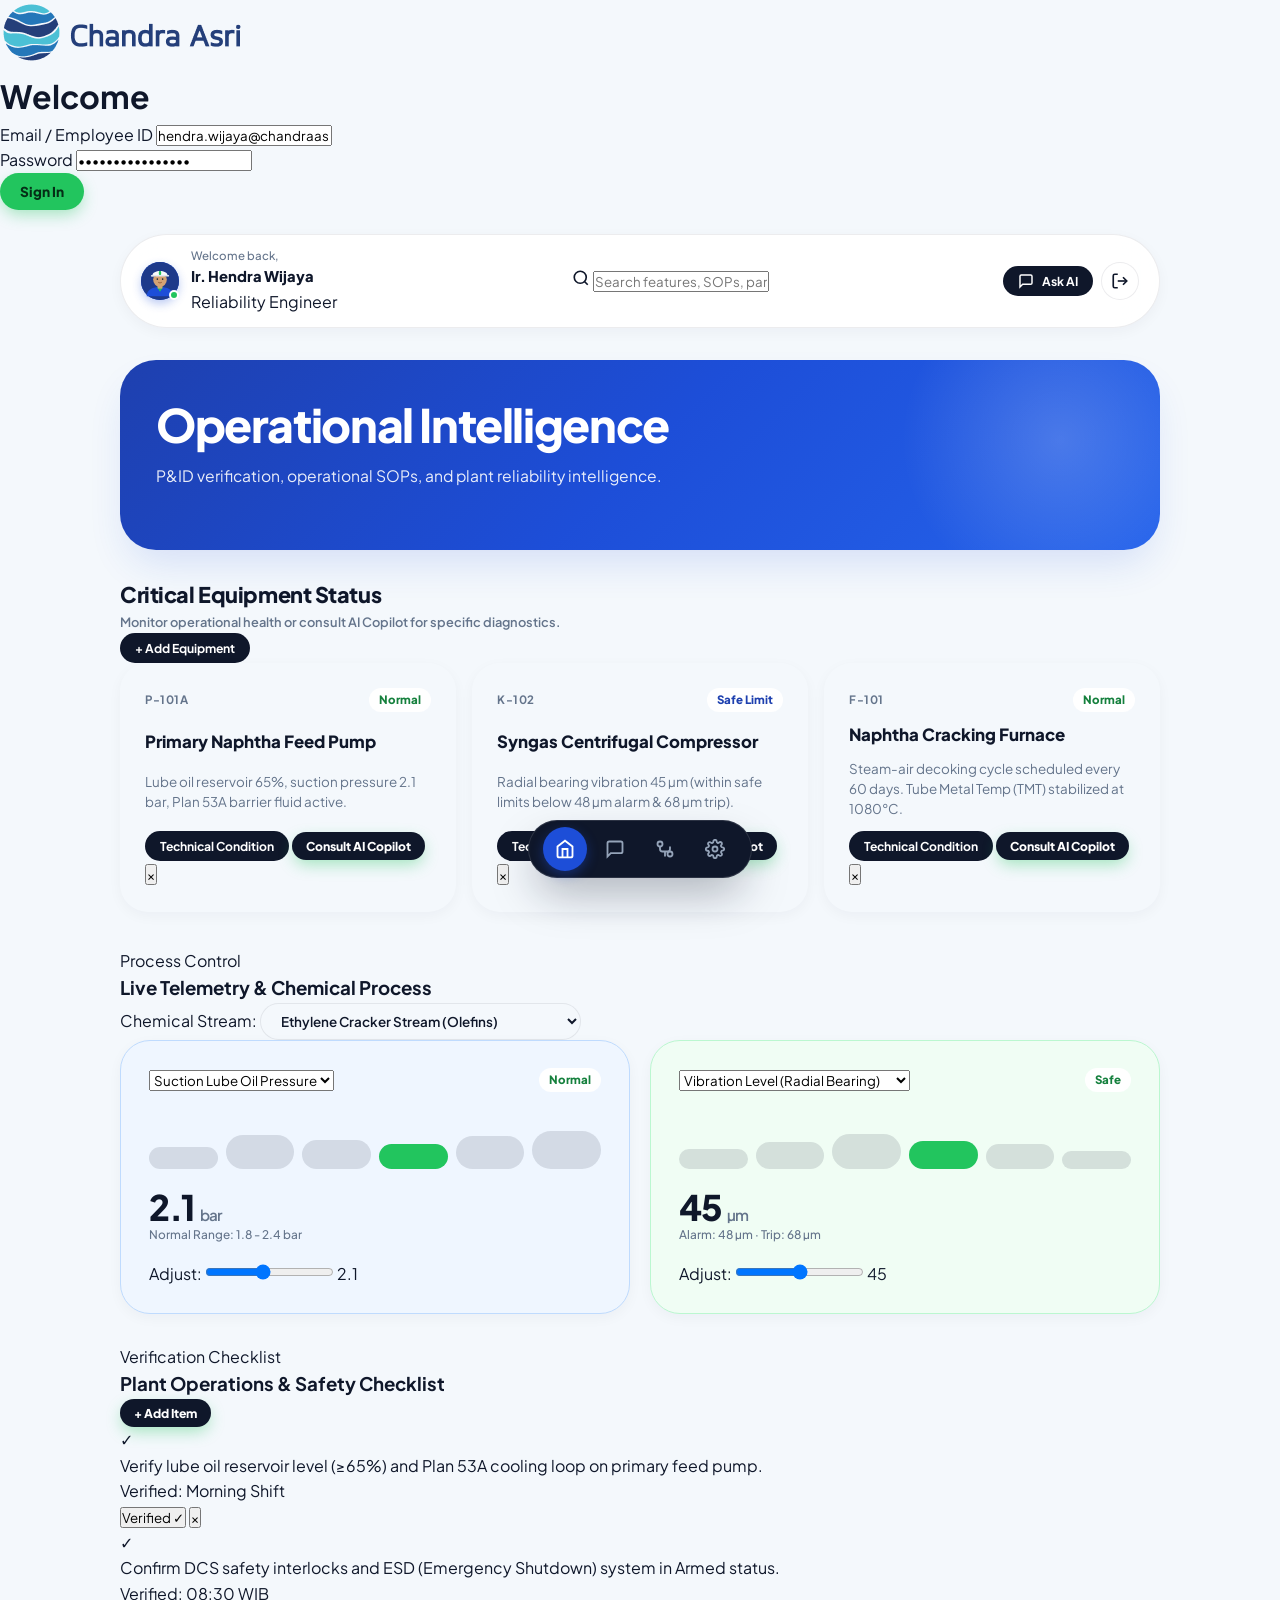
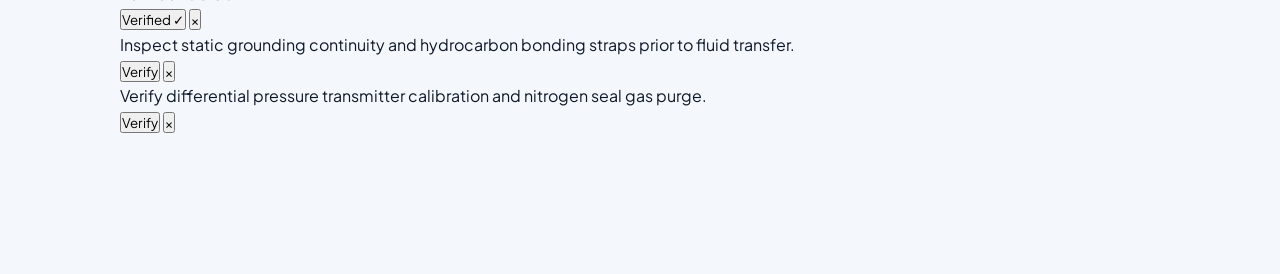
==== frontend/index.html @ 8f0ab144 "fix(ui): remove RAG badge from settings and update label to AI Engine" ====
<!DOCTYPE html>
<html lang="id">
<head>
  <meta charset="UTF-8">
  <meta name="viewport" content="width=device-width, initial-scale=1, viewport-fit=cover">
  <title>Chandra Asri KnowledgeHub — Plant Intelligence</title>
  
  <!-- Modern Clean Typography: Plus Jakarta Sans -->
  <link rel="preconnect" href="https://fonts.googleapis.com">
  <link rel="preconnect" href="https://fonts.gstatic.com" crossorigin>
  <link href="https://fonts.googleapis.com/css2?family=Plus+Jakarta+Sans:wght@300;400;500;600;700;800&display=swap" rel="stylesheet">
  
  <link rel="stylesheet" href="styles.css?v=20261008_v2">
</head>
<body>

  <!-- ==================================================================== -->
  <!-- 1. MINIMALIST LOGIN SCREEN (Putih Bersih dengan Aura Biru di Tengah) -->
  <!-- ==================================================================== -->
  <div id="loginScreen" class="auth-overlay-backdrop">
    <!-- Soft blue aura halo centered precisely behind the login card -->
    <div class="auth-blue-aura-halo" aria-hidden="true"></div>

    <div class="auth-card-minimal">
      
      <!-- Chandra Asri Official Brand Logo -->
      <div class="auth-header-minimal">
        <div class="auth-brand-logo-wrap">
          <img src="logo-chandra-asri.png" alt="Chandra Asri Group" class="auth-brand-logo">
        </div>
        <h1 class="auth-title" id="authTitleText">Welcome</h1>
      </div>

      <!-- Minimal Form -->
      <form id="loginForm" class="auth-form-minimal" onsubmit="handleLoginSubmit(event)">
        <div class="input-group-minimal">
          <label for="loginEmail" id="lblLoginEmail">Email / Employee ID</label>
          <input type="text" id="loginEmail" required value="hendra.wijaya@chandraasri.com" placeholder="name@chandraasri.com">
        </div>

        <div class="input-group-minimal">
          <label for="loginPassword" id="lblLoginPassword">Password</label>
          <input type="password" id="loginPassword" required value="ChandraAsri2026!" placeholder="••••••••">
        </div>

        <div class="auth-btn-single-row">
          <button type="submit" id="loginSubmitBtn" class="pill-btn accent-green auth-btn-single">
            <span id="lblLoginSubmitBtn">Sign In</span>
          </button>
        </div>
      </form>

    </div>
  </div>

  <!-- ==================================================================== -->
  <!-- 2. MAIN APPLICATION SHELL                                            -->
  <!-- ==================================================================== -->
  <div class="app-shell" id="appShell">

    <!-- Top App Bar (Sama panjang dengan konten, berisi Profil, Feature Search, & Logout) -->
    <header class="app-header">
      
      <!-- Sisi Kiri: Profil Pengguna (Bisa diklik untuk buka Settings) -->
      <div class="user-greeting-pill" id="profileHeaderTrigger" onclick="switchTab('settings')" title="Klik untuk mengedit profil di Settings">
        <div class="avatar-wrap" id="headerAvatarWrap">
          <img id="headerAvatarImg" src="" alt="Profile Avatar" class="header-avatar-img">
          <span class="online-indicator" title="Online"></span>
        </div>
        <div class="greeting-text">
          <span class="greeting-sub-small" id="headerGreetingSub">Welcome back,</span>
          <span class="greeting-name" id="headerUserName">Ir. Hendra Wijaya</span>
          <span class="greeting-role-tag" id="headerUserRole">Reliability Engineer</span>
        </div>
      </div>

      <!-- Sisi Tengah: Search Bar Fitur (Berfungsi untuk mencari fitur dan navigasi) -->
      <div class="header-feature-search-wrap">
        <div class="feature-search-input-box">
          <svg class="search-icon-svg" width="18" height="18" viewBox="0 0 24 24" fill="none" stroke="currentColor" stroke-width="2.2">
            <circle cx="11" cy="11" r="8"></circle><line x1="21" y1="21" x2="16.65" y2="16.65"></line>
          </svg>
          <input type="text" id="featureSearchInput" placeholder="Search features, SOPs, parameters, or asset tags..." autocomplete="off" oninput="handleFeatureSearch(this.value)">
          <button type="button" class="search-clear-btn" id="searchClearBtn" onclick="clearFeatureSearch()" style="display:none">&times;</button>
        </div>
        <!-- Dropdown Hasil Pencarian Fitur -->
        <div id="featureSearchResults" class="feature-search-dropdown" style="display: none;"></div>
      </div>

      <!-- Sisi Kanan: Quick Actions -->
      <div class="header-actions">
        <button class="pill-btn outline-dark micro-pill" onclick="switchTab('ai-copilot')" title="Open AI Copilot">
          <svg width="16" height="16" viewBox="0 0 24 24" fill="none" stroke="currentColor" stroke-width="2.2"><path d="M21 15a2 2 0 0 1-2 2H7l-4 4V5a2 2 0 0 1 2-2h14a2 2 0 0 1 2 2z"></path></svg>
          <span>Ask AI</span>
        </button>
        <button class="icon-circle-btn" id="headerLogoutBtn" title="Logout" onclick="handleUserLogout()">
          <svg width="18" height="18" viewBox="0 0 24 24" fill="none" stroke="currentColor" stroke-width="2.2"><path d="M9 21H5a2 2 0 0 1-2-2V5a2 2 0 0 1 2-2h4"></path><polyline points="16 17 21 12 16 7"></polyline><line x1="21" y1="12" x2="9" y2="12"></line></svg>
        </button>
      </div>

    </header>

    <!-- Main Content Area -->
    <main class="main-content">

      <!-- ================================================================ -->
      <!-- TAB 1: DASHBOARD (Clean Aesthetic, Fleksibel & Dinamis)           -->
      <!-- ================================================================ -->
      <section id="dashboard" class="screen active">
        
        <!-- Hero Banner Clean -->
        <div class="hero-blue-card">
          <h1 class="hero-headline" id="dashHeroHeadline">
            Operational Intelligence
          </h1>
          <p class="hero-caption" id="dashHeroCaption">
            P&amp;ID verification, operational SOPs, and plant reliability intelligence.
          </p>
        </div>

        <!-- 1. Critical Equipment Status (Bisa Dicek Kondisi, Ditambah, & Diubah) -->
        <div class="stacked-deck-section" id="criticalEquipmentSection">
          <div class="deck-header-row">
            <div>
              <h2 class="section-title" id="lblCriticalEquipTitle">Critical Equipment Status</h2>
              <p class="section-sub" id="lblCriticalEquipSub">Monitor operational health or consult AI Copilot for specific diagnostics.</p>
            </div>
            <button type="button" class="pill-btn outline-dark micro-pill" onclick="openAddEquipmentModal()">
              <span id="lblAddEquipBtn">+ Add Equipment</span>
            </button>
          </div>

          <!-- Dynamic Container for Equipment Cards -->
          <div class="stacked-cards-container" id="equipmentCardsContainer">
            <!-- Rendered dynamically by app.js -->
          </div>
        </div>

        <!-- 2. Telemetry Bento: Terkoneksi dengan Chemical Process & Bisa Diadjust -->
        <div class="telemetry-wrapper-card" id="telemetrySection">
          <div class="telemetry-top-bar">
            <div class="telemetry-title-block">
              <span class="telemetry-tag-pill" id="lblProcessControlTag">Process Control</span>
              <h3 class="telemetry-heading" id="lblTelemetryHeading">Live Telemetry &amp; Chemical Process</h3>
            </div>

            <!-- Chemical Process Stream Selector -->
            <div class="chemical-selector-wrap">
              <label for="chemicalStreamSelect" id="lblChemicalStreamSelect">Chemical Stream:</label>
              <select id="chemicalStreamSelect" class="styled-select-blue" onchange="changeChemicalStream(this.value)">
                <option value="ethylene" selected>Ethylene Cracker Stream (Olefins)</option>
                <option value="propylene">Propylene Polymerization Unit</option>
                <option value="pygas">Pyrolysis Gasoline (PyGas Hydrotreating)</option>
                <option value="butadiene">Mixed C4 / Butadiene Extraction</option>
              </select>
            </div>
          </div>

          <div class="two-bento-grid">
            <!-- Bento Box 1: Suction Lube / Parameter 1 (Bisa Diubah & Diadjust) -->
            <div class="bento-box bento-blue">
              <div class="bbox-header">
                <div class="bbox-title-wrap">
                  <select id="paramSelect1" class="param-switcher-select" onchange="switchTelemetryParam(1, this.value)">
                    <option value="suction_lube" selected>Suction Lube Oil Pressure</option>
                    <option value="feed_pressure">Feed Naphtha Pressure</option>
                    <option value="reactor_temp">Reactor Bed Temp</option>
                  </select>
                </div>
                <span class="status-pill green" id="paramStatus1">Normal</span>
              </div>

              <!-- Animated Micro Bar Chart -->
              <div class="mini-bar-chart" id="barChart1">
                <div class="mbar" style="height: 40%"></div>
                <div class="mbar" style="height: 60%"></div>
                <div class="mbar" style="height: 52%"></div>
                <div class="mbar active-green" id="activeBar1" style="height: 75%"></div>
                <div class="mbar" style="height: 58%"></div>
                <div class="mbar" style="height: 68%"></div>
              </div>

              <div class="bbox-bottom">
                <div class="bbox-val" id="paramValDisplay1">2.1 <span class="bbox-unit" id="paramUnit1">bar</span></div>
                <span class="bbox-note" id="paramNote1">Normal Tolerance: 1.8 - 2.4 bar</span>
              </div>

              <!-- Adjust Control Slider -->
              <div class="telemetry-adjust-row">
                <span class="adjust-label">Adjust:</span>
                <input type="range" id="paramSlider1" min="1.0" max="3.5" step="0.1" value="2.1" oninput="adjustTelemetryValue(1, this.value)">
                <span class="slider-val" id="sliderVal1">2.1</span>
              </div>
            </div>

            <!-- Bento Box 2: Vibration Level / Parameter 2 (Bisa Diubah & Diadjust) -->
            <div class="bento-box bento-green">
              <div class="bbox-header">
                <div class="bbox-title-wrap">
                  <select id="paramSelect2" class="param-switcher-select" onchange="switchTelemetryParam(2, this.value)">
                    <option value="vibration" selected>Vibration Level (Radial Bearing)</option>
                    <option value="delta_p">Column Differential Pressure (&Delta;P)</option>
                    <option value="bearing_temp">Thrust Bearing Temperature</option>
                  </select>
                </div>
                <span class="status-pill green" id="paramStatus2">Safe</span>
              </div>

              <!-- Animated Micro Bar Chart -->
              <div class="mini-bar-chart" id="barChart2">
                <div class="mbar" style="height: 35%"></div>
                <div class="mbar" style="height: 48%"></div>
                <div class="mbar" style="height: 62%"></div>
                <div class="mbar active-green" id="activeBar2" style="height: 66%"></div>
                <div class="mbar" style="height: 45%"></div>
                <div class="mbar" style="height: 32%"></div>
              </div>

              <div class="bbox-bottom">
                <div class="bbox-val" id="paramValDisplay2">45 <span class="bbox-unit" id="paramUnit2">&mu;m</span></div>
                <span class="bbox-note" id="paramNote2">Alarm: 48 &mu;m &middot; Trip: 68 &mu;m</span>
              </div>

              <!-- Adjust Control Slider -->
              <div class="telemetry-adjust-row">
                <span class="adjust-label">Adjust:</span>
                <input type="range" id="paramSlider2" min="10" max="80" step="1" value="45" oninput="adjustTelemetryValue(2, this.value)">
                <span class="slider-val" id="sliderVal2">45</span>
              </div>
            </div>
          </div>
        </div>

        <!-- 3. Checklist Verifikasi Operasi (Daftar yang Bisa Ditambah, Dikurangi, & Dicentang) -->
        <div class="checklist-module-card" id="checklistSection">
          <div class="cmc-header-row">
            <div>
              <span class="cmc-tag" id="lblChecklistTag">Verification Checklist</span>
              <h3 class="cmc-title" id="lblChecklistTitle">Plant Operations &amp; Safety Checklist</h3>
            </div>
            <button type="button" class="pill-btn accent-green micro-pill" onclick="openAddChecklistModal()">
              <span id="lblAddChecklistBtn">+ Add Item</span>
            </button>
          </div>

          <!-- Dynamic Checklist Items List -->
          <div class="checklist-items-table" id="checklistContainer">
            <!-- Rendered dynamically by app.js -->
          </div>
        </div>

      </section>

      <!-- ================================================================ -->
      <!-- TAB 2: UNIFIED COPILOT & DOCUMENT REPOSITORY (Upload & Ask AI)   -->
      <!-- ================================================================ -->
      <section id="ai-copilot" class="screen">
        
        <div class="unified-workspace-container">
          
          <!-- LEFT: UPLOAD & DOCUMENT LIST -->
          <div class="unified-docs-sidebar">
            <div class="sidebar-head">
              <div class="sidebar-title-row">
                <svg width="18" height="18" viewBox="0 0 24 24" fill="none" stroke="currentColor" stroke-width="2.2"><path d="M14 2H6a2 2 0 0 0-2 2v16a2 2 0 0 0 2 2h12a2 2 0 0 0 2-2V8z"></path><polyline points="14 2 14 8 20 8"></polyline></svg>
                <h3 id="lblDocsSidebarTitle">Technical Documents</h3>
              </div>
              <span class="docs-count-chip" id="docsSidebarCountBadge">0 Documents</span>
            </div>

            <!-- Upload Dropzone -->
            <div class="creative-dropzone-blue" id="docDropzone">
              <input type="file" id="docFileInput" style="display: none" accept=".pdf,.docx,.txt,.md,.csv,.pptx,.xlsx,.jpg,.jpeg,.png,.zip">
              <div class="dropzone-icon-circle">
                <svg width="20" height="20" viewBox="0 0 24 24" fill="none" stroke="currentColor" stroke-width="2.4"><path d="M21 15v4a2 2 0 0 1-2 2H5a2 2 0 0 1-2-2v-4"></path><polyline points="17 8 12 3 7 8"></polyline><line x1="12" y1="3" x2="12" y2="15"></line></svg>
              </div>
              <h4 id="lblUploadHeading">Upload Document</h4>
              <p>PDF, DOCX, TXT, CSV, XLSX</p>
              <button type="button" class="pill-btn outline-dark" id="selectFileBtn">Browse Files</button>
              <div id="uploadStatusBanner" style="display:none;margin-top:10px;font-size:0.82rem;padding:8px 12px;border-radius:10px;font-weight:600;"></div>
            </div>

            <!-- Filter Search -->
            <div class="docs-search-wrap">
              <input type="text" id="unifiedDocsSearchInput" placeholder="Search stored documents..." oninput="filterUnifiedDocsList()">
            </div>

            <!-- Document List -->
            <div class="unified-docs-list" id="unifiedDocsList">
              <div class="docs-loading-text" id="lblDocsLoadingText">Loading documents from repository...</div>
            </div>
          </div>

          <!-- RIGHT: AI COPILOT CHAT -->
          <div class="unified-chat-main">
            
            <div class="copilot-controls-row">
              <div class="asset-selector-group">
                <label for="assetTagSelect" id="lblEquipSelectTag">Equipment:</label>
                <select id="assetTagSelect" class="styled-select-blue">
                  <option value="" selected id="optNoEquip">No Equipment (Document Only Analysis)</option>
                  <option value="P-101A">P-101A &middot; Naphtha Feed Pump</option>
                  <option value="K-102">K-102 &middot; Syngas Compressor</option>
                  <option value="F-101">F-101 &middot; Cracking Furnace</option>
                  <option value="C-201">C-201 &middot; Splitter Column</option>
                  <option value="EX-304">EX-304 &middot; Heat Exchanger</option>
                  <option value="R-101">R-101 &middot; Reactor Vessel</option>
                  <option value="GEN-PLANT">General &middot; Plant Documentation</option>
                </select>
              </div>

              <!-- Tag grounding dipindahkan ke atas bar chat sebagai bar kecil abu-abu -->
            </div>

            <!-- Chat Stream -->
            <div class="chat-log-spacious" id="chatLog">
              <div class="chat-row bot-row">
                <div class="chat-bubble bot-bubble-spacious">
                  <div class="bot-header-meta">
                    <span class="bot-avatar-chip">Hootie Frutti AI</span>
                  </div>
                  <div class="bot-text-body" id="welcomeBotMsg">
                    Hello <b><span class="dynamic-user-name">Ir. Hendra Wijaya</span></b>. <b>Hootie Frutti AI</b> is ready to analyze engineering documentation, operational spreadsheets, and technical procedures with high precision. Select a grounded document on the left or enter any technical inquiry below.
                  </div>
                </div>
              </div>
            </div>

            <!-- Simbol Loading Kecil Minimalis (Tanpa teks dan tanpa warna-warni) -->
            <div id="criticalAiLoader" class="minimal-clean-loader" style="display:none">
              <div class="mini-spinner-dot"></div>
              <span id="criticalStageText" style="display:none"></span>
            </div>

            <!-- Quick Inquiries Bar -->
            <div class="quick-prompts-bar">
              <span class="qp-label">Quick:</span>
              <button type="button" class="quick-prompt-pill" onclick="executeQuickPrompt('P-101A', 'Verify startup sequence and Plan 53A pressure limits for Naphtha pump P-101A')">
                SOP Startup P-101A
              </button>
              <button type="button" class="quick-prompt-pill" onclick="executeQuickPrompt('K-102', 'What are the vibration limits for syngas compressor K-102 and mitigation steps?')">
                Vibration Limits K-102
              </button>
              <button type="button" class="quick-prompt-pill" onclick="executeQuickPrompt('F-101', 'Explain the decoking cycle schedule and tube temperature limits for furnace F-101')">
                Hotspot F-101
              </button>
              <button type="button" class="quick-prompt-pill" onclick="executeQuickPrompt('C-201', 'What is the standard procedure for high delta P surges on column C-201?')">
                Delta P C-201
              </button>
              <button type="button" class="quick-prompt-pill" id="latestDocQuickBtn" style="display:none" onclick="analyzeLatestUploadedDoc()">
                Latest Document
              </button>
            </div>

            <!-- Area Kirim Pesan dengan Bar Dokumen Abu-abu Kecil dan Tombol + di bar input -->
            <div class="copilot-input-zone">
              <!-- Bar kecil abu-abu nama dokumen (hanya tampil jika ada dokumen yang dipilih) -->
              <div class="active-grounding-tag" id="activeGroundingTag" style="display:none">
                <span id="activeGroundingText"></span>
                <button type="button" id="clearGroundingBtn" class="clear-grounding-pill" style="display:none" onclick="resetActiveGrounding()">&times;</button>
              </div>

              <!-- Compose Bar -->
              <form id="chatForm" class="copilot-compose-box">
                <!-- Dropdown + Tombol Fitur / Opsi Analisis di dalam bar -->
                <div class="copilot-plus-wrapper">
                  <button type="button" id="copilotPlusBtn" class="copilot-plus-btn" title="Options" onclick="toggleCopilotOptionsMenu(event)">
                    <svg width="18" height="18" viewBox="0 0 24 24" fill="none" stroke="currentColor" stroke-width="2.6" stroke-linecap="round"><line x1="12" y1="5" x2="12" y2="19"></line><line x1="5" y1="12" x2="19" y2="12"></line></svg>
                  </button>
                  <div id="copilotOptionsMenu" class="copilot-options-popup" style="display:none">
                    <label class="ai-popup-checkbox-label" title="Automatically mask personal data, IDs, phones, and bank accounts">
                      <input type="checkbox" id="checkSensitiveToggle" checked>
                      <span class="chk-text" id="lblCheckSensitive">Sensitive Data Protection</span>
                    </label>
                    <label class="ai-popup-checkbox-label" title="Deeply scan and synthesize entire document contents">
                      <input type="checkbox" id="deepAnalysisToggle" checked>
                      <span class="chk-text" id="lblDeepAnalysis">Deep Document Analysis</span>
                    </label>
                  </div>
                </div>

                <input type="text" id="chatInput" placeholder="Ask Hootie Frutti AI anything..." autocomplete="off">
                <button type="submit" id="sendChatBtn" class="pill-btn accent-green">
                  <span>Send</span>
                </button>
              </form>
            </div>

          </div>

        </div>

      </section>

      <!-- ================================================================ -->
      <!-- TAB 3: DATA FLOW (Interactive Visual Flowchart & Explanation)    -->
      <!-- ================================================================ -->
      <section id="data-flow" class="screen">
        <div class="section-clean-head">
          <h2 class="section-title" id="lblDataFlowTitle">Data Flow Pipeline</h2>
          <p class="section-sub" id="lblDataFlowSub">Real-time plant telemetry processing and RAG document grounding workflow.</p>
        </div>

        <!-- Interactive Flowchart Visual Canvas -->
        <div class="flowchart-visual-wrapper">
          
          <div class="flowchart-steps-grid">
            
            <!-- Step 1 -->
            <div class="flowchart-step-card active" onclick="showFlowchartDetail(1)">
              <div class="fsc-badge">01</div>
              <div class="fsc-icon">
                <svg width="22" height="22" viewBox="0 0 24 24" fill="none" stroke="currentColor" stroke-width="2.2"><path d="M14 2H6a2 2 0 0 0-2 2v16a2 2 0 0 0 2 2h12a2 2 0 0 0 2-2V8z"></path><polyline points="14 2 14 8 20 8"></polyline><line x1="12" y1="18" x2="12" y2="12"></line><line x1="9" y1="15" x2="15" y2="15"></line></svg>
              </div>
              <h4 class="fsc-title" id="fscTitle1">Multi-Source Ingestion</h4>
              <p class="fsc-desc" id="fscDesc1">Real-time DCS sensor telemetry, P&amp;ID sheets, SOPs, PDF, DOCX, and CSV.</p>
              <span class="fsc-status-pill" id="fscBadge1">Active Input</span>
            </div>

            <div class="flow-connector-arrow">
              <svg width="24" height="24" viewBox="0 0 24 24" fill="none" stroke="currentColor" stroke-width="2.4"><line x1="5" y1="12" x2="19" y2="12"></line><polyline points="12 5 19 12 12 19"></polyline></svg>
            </div>

            <!-- Step 2 -->
            <div class="flowchart-step-card" onclick="showFlowchartDetail(2)">
              <div class="fsc-badge">02</div>
              <div class="fsc-icon">
                <svg width="22" height="22" viewBox="0 0 24 24" fill="none" stroke="currentColor" stroke-width="2.2"><rect x="3" y="3" width="7" height="7"></rect><rect x="14" y="3" width="7" height="7"></rect><rect x="14" y="14" width="7" height="7"></rect><rect x="3" y="14" width="7" height="7"></rect></svg>
              </div>
              <h4 class="fsc-title" id="fscTitle2">Smart Chunking &amp; Index</h4>
              <p class="fsc-desc" id="fscDesc2">Semantic 500-token chunk extraction with 80-token overlap and vector store.</p>
              <span class="fsc-status-pill" id="fscBadge2">Local Embed</span>
            </div>

            <div class="flow-connector-arrow">
              <svg width="24" height="24" viewBox="0 0 24 24" fill="none" stroke="currentColor" stroke-width="2.4"><line x1="5" y1="12" x2="19" y2="12"></line><polyline points="12 5 19 12 12 19"></polyline></svg>
            </div>

            <!-- Step 3 -->
            <div class="flowchart-step-card" onclick="showFlowchartDetail(3)">
              <div class="fsc-badge">03</div>
              <div class="fsc-icon">
                <svg width="22" height="22" viewBox="0 0 24 24" fill="none" stroke="currentColor" stroke-width="2.2"><circle cx="11" cy="11" r="8"></circle><line x1="21" y1="21" x2="16.65" y2="16.65"></line></svg>
              </div>
              <h4 class="fsc-title" id="fscTitle3">Contextual Retrieval</h4>
              <p class="fsc-desc" id="fscDesc3">Hybrid BM25 + cosine similarity operator with asset equipment tag filter.</p>
              <span class="fsc-status-pill" id="fscBadge3">Top Chunks</span>
            </div>

            <div class="flow-connector-arrow">
              <svg width="24" height="24" viewBox="0 0 24 24" fill="none" stroke="currentColor" stroke-width="2.4"><line x1="5" y1="12" x2="19" y2="12"></line><polyline points="12 5 19 12 12 19"></polyline></svg>
            </div>

            <!-- Step 4 -->
            <div class="flowchart-step-card" onclick="showFlowchartDetail(4)">
              <div class="fsc-badge">04</div>
              <div class="fsc-icon">
                <svg width="22" height="22" viewBox="0 0 24 24" fill="none" stroke="currentColor" stroke-width="2.2"><path d="M21 16V8a2 2 0 0 0-1-1.73l-7-4a2 2 0 0 0-2 0l-7 4A2 2 0 0 0 3 8v8a2 2 0 0 0 1 1.73l7 4a2 2 0 0 0 2 0l7-4A2 2 0 0 0 21 16z"></path><polyline points="3.27 6.96 12 12.01 20.73 6.96"></polyline><line x1="12" y1="22.08" x2="12" y2="12"></line></svg>
              </div>
              <h4 class="fsc-title" id="fscTitle4">AI Synthesis &amp; Citation</h4>
              <p class="fsc-desc" id="fscDesc4">Petrochemical safety compliant technical solutions with original document page citations.</p>
              <span class="fsc-status-pill" id="fscBadge4">Structured Output</span>
            </div>

          </div>

          <!-- Flowchart Stage Explanation Box -->
          <div class="flowchart-explanation-box" id="flowchartExplanation">
            <h3 id="flowchartStageTitle">Stage 1: Multi-Source Ingestion</h3>
            <p id="flowchartStageContent">
              The system ingests real-time telemetry from Cilegon Plant DCS (suction pressure, reboiler temperature, turbine vibration) alongside technical documents uploaded by plant engineers (PDF, DOCX, TXT, CSV, and XLSX). Every document is indexed and checksum-validated for reliable operational retrieval.
            </p>
          </div>

        </div>
      </section>

      <!-- ================================================================ -->
      <!-- TAB 4: SETTINGS & PROFILE EDITOR                                 -->
      <!-- ================================================================ -->
      <section id="settings" class="screen">
        
        <!-- Settings Header Banner (Sama persis panjangnya dengan Top App Bar) -->
        <div class="hero-blue-card compact-hero">
          <div class="hero-top-meta">
            <span class="telemetry-tag-pill" id="lblSettingsBadge">Preferences &amp; Engine</span>
            <span class="status-pill green" id="geminiEngineStatusBadge">Neural Engine Active</span>
          </div>
          <h1 class="hero-headline" id="lblSettingsTitle">Employee Profile &amp; Preferences</h1>
          <p class="hero-caption" id="lblSettingsSub">Manage your operational identity, plant unit, interface language, and Google Gemini AI key configuration.</p>
        </div>

        <div class="settings-profile-container">
          <div class="settings-bento-grid">
            
            <!-- Bento Box 1: Employee Identity & Avatar -->
            <div class="settings-card">
              <div class="settings-card-head">
                <div class="settings-card-title" id="lblIdentityHeading">User Profile &amp; Avatar</div>
                <span class="settings-badge" id="lblRoleBadge">Engineering Staff</span>
              </div>

              <!-- Avatar Selection -->
              <div class="form-group-item">
                <label id="lblChoosePfp">Choose Profile Avatar (PFP):</label>
                <div class="avatar-selection-gallery" id="avatarGallery">
                  <div class="avatar-option-item active" data-avatar-id="avatar-1" onclick="selectAvatarPreset('avatar-1')">
                    <div class="avatar-thumb" id="thumbPreset1"></div>
                    <span>Engineer</span>
                  </div>
                  <div class="avatar-option-item" data-avatar-id="avatar-2" onclick="selectAvatarPreset('avatar-2')">
                    <div class="avatar-thumb" id="thumbPreset2"></div>
                    <span>Operations</span>
                  </div>
                  <div class="avatar-option-item" data-avatar-id="avatar-3" onclick="selectAvatarPreset('avatar-3')">
                    <div class="avatar-thumb" id="thumbPreset3"></div>
                    <span>Specialist</span>
                  </div>
                  <div class="avatar-option-item" data-avatar-id="avatar-4" onclick="selectAvatarPreset('avatar-4')">
                    <div class="avatar-thumb" id="thumbPreset4"></div>
                    <span>Manager</span>
                  </div>
                </div>

                <div class="custom-avatar-upload-row">
                  <input type="file" id="customAvatarInput" accept="image/*" style="display:none" onchange="handleCustomAvatarUpload(event)">
                  <button type="button" class="pill-btn outline-dark micro-pill" onclick="document.getElementById('customAvatarInput').click()">
                    <span id="lblUploadCustomPfp">Upload Custom Photo</span>
                  </button>
                </div>
              </div>

              <!-- Profile Form Inputs -->
              <div class="settings-form-grid">
                <div class="form-group-item">
                  <label for="profileNameInput" id="lblProfileName">Full Name</label>
                  <input type="text" id="profileNameInput" class="styled-input" value="Ir. Hendra Wijaya">
                </div>

                <div class="form-group-item">
                  <label for="profileRoleInput" id="lblProfileRole">Job Title / Role</label>
                  <input type="text" id="profileRoleInput" class="styled-input" value="Reliability Engineer">
                </div>

                <div class="form-group-item">
                  <label for="profileIdInput" id="lblProfileId">Employee ID</label>
                  <input type="text" id="profileIdInput" class="styled-input" value="CAP-ENG-8492">
                </div>

                <div class="form-group-item">
                  <label for="profilePlantSelect" id="lblProfilePlant">Plant Complex</label>
                  <select id="profilePlantSelect" class="styled-select-blue">
                    <option value="cilegon" selected>Cilegon Olefins Complex</option>
                    <option value="polyethylene">Cilegon Polyethylene Unit</option>
                    <option value="polypropylene">Cilegon Polypropylene Unit</option>
                    <option value="ca_edc">Chlor-Alkali &amp; EDC Complex</option>
                  </select>
                </div>
              </div>
            </div>

            <!-- Bento Box 2: System, Language & AI Reasoning Engine -->
            <div class="settings-card">
              <div class="settings-card-head">
                <div class="settings-card-title" id="lblSystemAiHeading">System &amp; AI Engine</div>
              </div>

              <!-- Interface Language Switcher -->
              <div class="form-group-item">
                <label id="lblLangSectionTitle">Interface Language</label>
                <div class="language-segmented-bar" role="radiogroup" aria-label="Language Selection">
                  <button type="button" id="langBtnEn" class="lang-toggle-btn active" onclick="setDashboardLanguage('en')">
                    <span class="lang-flag">🇺🇸</span>
                    <span class="lang-text">English (Default)</span>
                  </button>
                  <button type="button" id="langBtnId" class="lang-toggle-btn" onclick="setDashboardLanguage('id')">
                    <span class="lang-flag">🇮🇩</span>
                    <span class="lang-text">Bahasa Indonesia</span>
                  </button>
                </div>
              </div>

              <!-- AI Reasoning Engine Info (Server Managed, No Input Box) -->
              <div class="form-group-item" style="margin-top: 6px;">
                <label id="lblGeminiApiKeyTitle">AI Engine</label>
                <div class="engine-status-card-clean">
                  <div class="esc-header">
                    <div class="esc-model-title">
                      <svg width="18" height="18" viewBox="0 0 24 24" fill="none" stroke="currentColor" stroke-width="2.2" style="color:var(--blue-primary);"><path d="M12 2L2 7l10 5 10-5-10-5zM2 17l10 5 10-5M2 12l10 5 10-5"></path></svg>
                      <span style="font-weight: 800; color: var(--text-main);">Google Gemini 3.8 Flash</span>
                    </div>
                    <span id="geminiConnectionStatus" class="status-pill green">Connected &amp; Active</span>
                  </div>
                  <p id="lblGeminiHint" style="font-size: 0.8rem; color: var(--text-muted); margin-top: 6px; line-height: 1.45;">
                    API Key terkonfigurasi secara aman di sisi server (.env). Model penalaran aktif untuk analisis mendalam tanpa halusinasi.
                  </p>
                </div>
              </div>

              <!-- Actions Row -->
              <div class="settings-actions-row" style="margin-top: auto; padding-top: 16px;">
                <button type="button" class="pill-btn accent-green" id="saveProfileBtn" onclick="saveUserProfile()" style="width:100%; justify-content:center;">
                  <span id="lblSaveSettingsBtn">Save Profile &amp; Preferences</span>
                </button>
              </div>
            </div>

          </div>
        </div>
      </section>

    </main>

    <!-- Floating Bottom Dock Navigation (4 buttons: Home, Ask AI, Data Flow, Settings) -->
    <nav class="floating-bottom-dock" aria-label="Bottom Navigation">
      <!-- 1. Home / Dashboard -->
      <button class="dock-btn active" data-tab="dashboard" title="Dashboard" onclick="switchTab('dashboard')">
        <svg width="20" height="20" viewBox="0 0 24 24" fill="none" stroke="currentColor" stroke-width="2.2"><path d="M3 9l9-7 9 7v11a2 2 0 0 1-2 2H5a2 2 0 0 1-2-2z"></path><polyline points="9 22 9 12 15 12 15 22"></polyline></svg>
      </button>

      <!-- 2. Hootie Frutti AI & Upload Dokumen (Chat) -->
      <button class="dock-btn" data-tab="ai-copilot" title="Ask AI &amp; Documents" onclick="switchTab('ai-copilot')">
        <svg width="20" height="20" viewBox="0 0 24 24" fill="none" stroke="currentColor" stroke-width="2.2"><path d="M21 15a2 2 0 0 1-2 2H7l-4 4V5a2 2 0 0 1 2-2h14a2 2 0 0 1 2 2z"></path></svg>
      </button>

      <!-- 3. Data Flow (Flowchart) -->
      <button class="dock-btn" data-tab="data-flow" title="Data Flow Pipeline" onclick="switchTab('data-flow')">
        <svg width="20" height="20" viewBox="0 0 24 24" fill="none" stroke="currentColor" stroke-width="2.2"><circle cx="6" cy="6" r="3"></circle><circle cx="18" cy="18" r="3"></circle><path d="M6 9v3a3 3 0 0 0 3 3h6a3 3 0 0 0 3-3V9"></path><line x1="12" y1="15" x2="12" y2="21"></line></svg>
      </button>

      <!-- 4. Profile / Settings -->
      <button class="dock-btn" data-tab="settings" title="Profile &amp; Settings" onclick="switchTab('settings')">
        <svg width="20" height="20" viewBox="0 0 24 24" fill="none" stroke="currentColor" stroke-width="2.2"><circle cx="12" cy="12" r="3"></circle><path d="M19.4 15a1.65 1.65 0 0 0 .33 1.82l.06.06a2 2 0 0 1 0 2.83 2 2 0 0 1-2.83 0l-.06-.06a1.65 1.65 0 0 0-1.82-.33 1.65 1.65 0 0 0-1 1.51V21a2 2 0 0 1-2 2 2 2 0 0 1-2-2v-.09A1.65 1.65 0 0 0 9 19.4a1.65 1.65 0 0 0-1.82.33l-.06.06a2 2 0 0 1-2.83 0 2 2 0 0 1 0-2.83l.06-.06a1.65 1.65 0 0 0 .33-1.82 1.65 1.65 0 0 0-1.51-1H3a2 2 0 0 1-2-2 2 2 0 0 1 2-2h.09A1.65 1.65 0 0 0 4.6 9a1.65 1.65 0 0 0-.33-1.82l-.06-.06a2 2 0 0 1 0-2.83 2 2 0 0 1 2.83 0l.06.06a1.65 1.65 0 0 0 1.82.33H9a1.65 1.65 0 0 0 1-1.51V3a2 2 0 0 1 2-2 2 2 0 0 1 2 2v.09a1.65 1.65 0 0 0 1 1.51 1.65 1.65 0 0 0 1.82-.33l.06-.06a2 2 0 0 1 2.83 0 2 2 0 0 1 0 2.83l-.06.06a1.65 1.65 0 0 0-.33 1.82V9a1.65 1.65 0 0 0 1.51 1H21a2 2 0 0 1 2 2 2 2 0 0 1-2 2h-.09a1.65 1.65 0 0 0-1.51 1z"></path></svg>
      </button>
    </nav>

  </div>

  <!-- Modal: Detail Kondisi Equipment -->
  <div id="equipmentDetailModal" class="custom-modal-backdrop" style="display:none">
    <div class="custom-modal-card">
      <div class="cm-head">
        <h3 id="modalEquipTitle">Equipment Condition Detail</h3>
        <button type="button" class="modal-close-x" onclick="closeEquipmentDetailModal()">&times;</button>
      </div>
      <div class="cm-body" id="modalEquipBody">
        <!-- Content filled dynamically -->
      </div>
      <div class="cm-footer">
        <button type="button" class="pill-btn outline-dark" onclick="closeEquipmentDetailModal()">Close</button>
        <button type="button" class="pill-btn accent-green" id="modalAskCopilotBtn">
          <span>Consult AI Copilot</span>
        </button>
      </div>
    </div>
  </div>

  <!-- Modal: Tambah Equipment Baru -->
  <div id="addEquipmentModal" class="custom-modal-backdrop" style="display:none">
    <div class="custom-modal-card">
      <div class="cm-head">
        <h3 id="modalAddEquipTitle">Add New Equipment</h3>
        <button type="button" class="modal-close-x" onclick="closeAddEquipmentModal()">&times;</button>
      </div>
      <form onsubmit="handleSaveNewEquipment(event)" class="cm-body cm-form-grid">
        <div class="input-group-minimal">
          <label id="lblNewEquipTag">Tag ID (e.g., P-202B):</label>
          <input type="text" id="newEquipTag" required placeholder="P-202B">
        </div>
        <div class="input-group-minimal">
          <label id="lblNewEquipName">Equipment Name:</label>
          <input type="text" id="newEquipName" required placeholder="Secondary Feed Pump">
        </div>
        <div class="input-group-minimal">
          <label id="lblNewEquipStatus">Condition Status:</label>
          <select id="newEquipStatus" class="styled-select-blue">
            <option value="Normal">Normal</option>
            <option value="Safe Limit">Safe Limit</option>
            <option value="Warning">Warning</option>
            <option value="Critical">Critical</option>
          </select>
        </div>
        <div class="input-group-minimal">
          <label id="lblNewEquipDesc">Description / Key Parameters:</label>
          <input type="text" id="newEquipDesc" required placeholder="Pressure 3.2 bar, Temp 45C, Lube 70%">
        </div>
        <div class="cm-footer">
          <button type="button" class="pill-btn outline-dark" onclick="closeAddEquipmentModal()">Cancel</button>
          <button type="submit" class="pill-btn accent-green" id="lblSaveNewEquipBtn">Save Equipment</button>
        </div>
      </form>
    </div>
  </div>

  <!-- Modal: Tambah Item Checklist Baru -->
  <div id="addChecklistModal" class="custom-modal-backdrop" style="display:none">
    <div class="custom-modal-card">
      <div class="cm-head">
        <h3 id="modalAddChecklistTitle">Add Operational Checklist Item</h3>
        <button type="button" class="modal-close-x" onclick="closeAddChecklistModal()">&times;</button>
      </div>
      <form onsubmit="handleSaveNewChecklistItem(event)" class="cm-body">
        <div class="input-group-minimal">
          <label id="lblNewChecklistText">Verification Item Description:</label>
          <textarea id="newChecklistText" rows="3" required placeholder="e.g., Ensure Plan 53A barrier fluid reservoir level is verified..." class="styled-textarea"></textarea>
        </div>
        <div class="cm-footer">
          <button type="button" class="pill-btn outline-dark" onclick="closeAddChecklistModal()">Cancel</button>
          <button type="submit" class="pill-btn accent-green" id="lblSaveNewChecklistBtn">Add to Checklist</button>
        </div>
      </form>
    </div>
  </div>

  <!-- Toast Container -->
  <div id="toastContainer" class="toast-floating-container"></div>

  <script src="app.js?v=20261008_v2"></script>
</body>
</html>
---- frontend/styles.css ----
/* ==================================================================== */
/* CHANDRA ASRI KNOWLEDGEHUB — DOMINANT BLUE WITH FRESH GREEN ACCENTS  */
/* Spacious, Minimalist Bento, Creative Stacked Cards & Zero Emojis    */
/* ==================================================================== */

:root {
  /* Dominant Blue Palette */
  --blue-primary: #1D4ED8;       /* Royal Blue */
  --blue-dark: #0F172A;          /* Deep Obsidian Navy */
  --blue-navy: #1E3A8A;          /* Chandra Asri Deep Blue */
  --blue-card: #2563EB;          /* Vibrant Blue */
  --blue-tint-bg: #EFF6FF;       /* Soft Light Blue Card */
  --blue-tint-border: #BFDBFE;   /* Light Blue Border */
  --blue-text: #1E40AF;

  /* Fresh Green Accent (Tasteful & Balanced) */
  --green-accent: #22C55E;       /* Emerald / Lime Accent */
  --green-hover: #16A34A;
  --green-soft: #F0FDF4;         /* Soft Mint Card */
  --green-border: #BBF7D0;       /* Mint Border */
  --green-text: #15803D;

  /* Canvas & Neutral Tones */
  --canvas: #F4F8FC;             /* Light Cool Blue-White Canvas */
  --surface: #FFFFFF;
  --surface-trans: rgba(255, 255, 255, 0.92);

  --text-main: #0F172A;          /* Dark Crisp Ink */
  --text-muted: #64748B;         /* Slate Muted */
  --text-subtle: #94A3B8;        /* Subtle Meta */

  --border-soft: rgba(15, 23, 42, 0.08);
  --border-card: rgba(15, 23, 42, 0.06);
  --border-focus: rgba(29, 78, 216, 0.3);

  /* Unified Font */
  --font-base: 'Plus Jakarta Sans', system-ui, -apple-system, sans-serif;

  /* Shadows */
  --shadow-sm: 0 4px 14px rgba(15, 23, 42, 0.04);
  --shadow-md: 0 14px 30px -8px rgba(15, 23, 42, 0.08);
  --shadow-lg: 0 20px 40px -10px rgba(29, 78, 216, 0.16);
  --shadow-dock: 0 20px 45px -8px rgba(15, 23, 42, 0.35);

  box-sizing: border-box;
}

/* Reset */
*, *::before, *::after {
  box-sizing: border-box;
  margin: 0;
  padding: 0;
  font-family: var(--font-base);
}

body {
  background-color: var(--canvas);
  color: var(--text-main);
  min-height: 100vh;
  line-height: 1.6;
  overflow-x: hidden;
  position: relative;
  -webkit-font-smoothing: antialiased;
}

/* Ambient Blue & Green Glows */
.ambient-glows {
  position: fixed;
  inset: 0;
  pointer-events: none;
  z-index: 0;
  overflow: hidden;
}

.glow-orb {
  position: absolute;
  border-radius: 50%;
  filter: blur(100px);
  opacity: 0.35;
}

.orb-blue-1 {
  width: 500px;
  height: 500px;
  top: -120px;
  right: -80px;
  background: #3B82F6;
}

.orb-blue-2 {
  width: 450px;
  height: 450px;
  bottom: 10%;
  left: -100px;
  background: #1D4ED8;
  opacity: 0.25;
}

.orb-green {
  width: 380px;
  height: 380px;
  top: 45%;
  right: 10%;
  background: var(--green-accent);
  opacity: 0.2;
}

/* App Shell Structure */
.app-shell {
  position: relative;
  z-index: 1;
  max-width: 1080px;
  margin: 0 auto;
  padding: 24px 20px 140px;
}

/* ==================================================================== */
/* TOP APP BAR / HEADER                                                 */
/* ==================================================================== */
.app-header {
  display: flex;
  align-items: center;
  justify-content: space-between;
  gap: 16px;
  padding: 12px 20px;
  background: var(--surface-trans);
  backdrop-filter: blur(20px);
  -webkit-backdrop-filter: blur(20px);
  border: 1.5px solid var(--border-soft);
  border-radius: 999px;
  box-shadow: var(--shadow-sm);
  margin-bottom: 32px;
}

.user-greeting-pill {
  display: flex;
  align-items: center;
  gap: 12px;
}

.avatar-wrap {
  width: 38px;
  height: 38px;
  border-radius: 50%;
  background: var(--blue-primary);
  color: #fff;
  display: flex;
  align-items: center;
  justify-content: center;
  position: relative;
  font-weight: 800;
  font-size: 0.78rem;
  letter-spacing: 0.05em;
  box-shadow: 0 4px 10px rgba(29, 78, 216, 0.3);
}

.online-indicator {
  position: absolute;
  bottom: 0;
  right: 0;
  width: 10px;
  height: 10px;
  border-radius: 50%;
  background: var(--green-accent);
  border: 2px solid #fff;
}

.greeting-text {
  display: flex;
  flex-direction: column;
}

.greeting-sub-small {
  font-size: 0.72rem;
  font-weight: 500;
  color: var(--text-muted);
}

.greeting-name {
  font-size: 0.92rem;
  font-weight: 800;
  color: var(--text-main);
  letter-spacing: -0.01em;
}

/* Nav Pills */
.top-nav-pills {
  display: flex;
  align-items: center;
  gap: 6px;
}

.nav-pill {
  background: transparent;
  border: none;
  font-size: 0.84rem;
  font-weight: 600;
  color: var(--text-muted);
  padding: 8px 16px;
  border-radius: 999px;
  cursor: pointer;
  transition: all 0.2s ease;
}

.nav-pill:hover {
  color: var(--blue-primary);
  background: rgba(29, 78, 216, 0.06);
}

.nav-pill.active {
  background: var(--blue-dark);
  color: #fff;
  font-weight: 700;
  box-shadow: 0 4px 12px rgba(15, 23, 42, 0.15);
}

/* Header Action Buttons */
.header-actions {
  display: flex;
  align-items: center;
  gap: 8px;
}

.icon-circle-btn {
  width: 38px;
  height: 38px;
  border-radius: 50%;
  background: var(--surface);
  border: 1.5px solid var(--border-soft);
  color: var(--text-main);
  display: flex;
  align-items: center;
  justify-content: center;
  cursor: pointer;
  position: relative;
  transition: all 0.2s ease;
}

.icon-circle-btn:hover {
  border-color: var(--blue-primary);
  transform: translateY(-2px);
}

.icon-circle-btn.has-badge .notif-dot {
  position: absolute;
  top: 8px;
  right: 8px;
  width: 7px;
  height: 7px;
  border-radius: 50%;
  background: var(--green-accent);
}

/* Pill Button Styles */
.pill-btn {
  font-size: 0.85rem;
  font-weight: 700;
  padding: 10px 20px;
  border-radius: 999px;
  border: none;
  cursor: pointer;
  display: inline-flex;
  align-items: center;
  justify-content: center;
  gap: 8px;
  transition: all 0.2s cubic-bezier(0.16, 1, 0.3, 1);
}

.pill-btn.accent-green {
  background: var(--green-accent);
  color: #052E16;
  font-weight: 800;
  box-shadow: 0 6px 16px -2px rgba(34, 197, 94, 0.4);
}

.pill-btn.accent-green:hover {
  background: #16A34A;
  color: #fff;
  transform: translateY(-2px);
  box-shadow: 0 8px 20px -2px rgba(34, 197, 94, 0.5);
}

.pill-btn.accent-green-large {
  background: var(--green-accent);
  color: #052E16;
  font-size: 0.95rem;
  font-weight: 800;
  padding: 13px 26px;
  box-shadow: 0 8px 20px -2px rgba(34, 197, 94, 0.45);
}

.pill-btn.accent-green-large:hover {
  background: #16A34A;
  color: #fff;
  transform: translateY(-2px);
}

.pill-btn.outline-light {
  background: rgba(255, 255, 255, 0.15);
  border: 1.5px solid rgba(255, 255, 255, 0.35);
  color: #fff;
  padding: 12px 24px;
}

.pill-btn.outline-light:hover {
  background: rgba(255, 255, 255, 0.25);
  transform: translateY(-2px);
}

.pill-btn.outline-dark {
  background: var(--surface);
  border: 1.5px solid var(--border-soft);
  color: var(--text-main);
}

.pill-btn.outline-dark:hover {
  border-color: var(--blue-primary);
  color: var(--blue-primary);
}

.pill-btn.micro-pill {
  padding: 6px 14px;
  font-size: 0.76rem;
  background: var(--blue-dark);
  color: #fff;
}

.pill-btn.micro-pill:hover {
  background: var(--blue-primary);
}

/* ==================================================================== */
/* HERO BLUE BANNER (Dominant Royal Blue from Image 1)                  */
/* ==================================================================== */
.hero-blue-card {
  background: linear-gradient(135deg, #1E40AF 0%, #1D4ED8 50%, #2563EB 100%);
  border-radius: 36px;
  padding: 38px 36px;
  color: #fff;
  box-shadow: var(--shadow-lg);
  margin-bottom: 28px;
  position: relative;
  overflow: hidden;
}

.hero-blue-card.compact-hero {
  padding: 28px 32px;
  margin-bottom: 24px;
}

.hero-blue-card::after {
  content: "";
  position: absolute;
  width: 320px;
  height: 320px;
  border-radius: 50%;
  top: -80px;
  right: -60px;
  background: radial-gradient(circle, rgba(255, 255, 255, 0.18) 0%, transparent 70%);
  pointer-events: none;
}

.hero-top-meta {
  display: flex;
  align-items: center;
  justify-content: space-between;
  gap: 12px;
  margin-bottom: 16px;
  flex-wrap: wrap;
}

.shift-chip {
  font-size: 0.76rem;
  font-weight: 700;
  text-transform: uppercase;
  letter-spacing: 0.06em;
  background: rgba(255, 255, 255, 0.16);
  padding: 5px 14px;
  border-radius: 999px;
  backdrop-filter: blur(8px);
}

/* Speech Bubble Tag (Creative Shape from Image 1) */
.speech-bubble-tag {
  background: var(--green-accent);
  color: #052E16;
  font-size: 0.76rem;
  font-weight: 800;
  padding: 6px 16px;
  border-radius: 999px;
  box-shadow: 0 4px 12px rgba(34, 197, 94, 0.35);
  letter-spacing: 0.02em;
}

.hero-headline {
  font-size: clamp(2rem, 3.6vw, 2.9rem);
  font-weight: 800;
  letter-spacing: -0.03em;
  line-height: 1.15;
  margin-bottom: 12px;
  max-width: 720px;
}

.hero-caption {
  font-size: 0.98rem;
  font-weight: 400;
  opacity: 0.9;
  line-height: 1.6;
  max-width: 660px;
  margin-bottom: 24px;
}

.hero-actions-row {
  display: flex;
  align-items: center;
  gap: 12px;
  flex-wrap: wrap;
}

/* Plant Unit Selector */
.plant-unit-selector {
  display: flex;
  align-items: center;
  gap: 12px;
  margin-bottom: 30px;
  flex-wrap: wrap;
}

.selector-title {
  font-size: 0.82rem;
  font-weight: 700;
  color: var(--text-muted);
  text-transform: uppercase;
  letter-spacing: 0.05em;
}

.unit-pills-row {
  display: flex;
  gap: 8px;
  flex-wrap: wrap;
}

.unit-pill {
  font-size: 0.82rem;
  font-weight: 600;
  padding: 8px 18px;
  border-radius: 999px;
  border: 1.5px solid var(--border-soft);
  background: var(--surface);
  color: var(--text-muted);
  cursor: pointer;
  transition: all 0.2s ease;
}

.unit-pill:hover {
  color: var(--blue-primary);
  border-color: var(--blue-primary);
}

.unit-pill.active {
  background: var(--blue-dark);
  color: #fff;
  border-color: var(--blue-dark);
  font-weight: 700;
}

/* ==================================================================== */
/* LAYERED STACKED CARDS SECTION (Creative Shape from Image 1)         */
/* ==================================================================== */
.stacked-deck-section {
  margin-bottom: 36px;
}

.deck-header {
  display: flex;
  align-items: baseline;
  justify-content: space-between;
  margin-bottom: 16px;
}

.section-title {
  font-size: 1.35rem;
  font-weight: 800;
  letter-spacing: -0.02em;
  color: var(--text-main);
}

.section-sub {
  font-size: 0.8rem;
  font-weight: 600;
  color: var(--text-muted);
}

.stacked-cards-container {
  display: grid;
  grid-template-columns: repeat(3, 1fr);
  gap: 16px;
}

.deck-card {
  border-radius: 28px;
  padding: 24px;
  border: 1.5px solid transparent;
  display: flex;
  flex-direction: column;
  justify-content: space-between;
  gap: 12px;
  cursor: pointer;
  box-shadow: var(--shadow-sm);
  transition: all 0.25s cubic-bezier(0.16, 1, 0.3, 1);
}

.deck-card:hover {
  transform: translateY(-4px);
  box-shadow: var(--shadow-md);
}

.deck-card-green {
  background: var(--green-soft);
  border-color: var(--green-border);
}

.deck-card-blue {
  background: var(--blue-tint-bg);
  border-color: var(--blue-tint-border);
}

.deck-card-purple {
  background: #FAF5FF;
  border-color: #E9D5FF;
}

.deck-card-top {
  display: flex;
  align-items: center;
  justify-content: space-between;
}

.deck-tag {
  font-size: 0.72rem;
  font-weight: 700;
  text-transform: uppercase;
  letter-spacing: 0.05em;
  color: var(--text-muted);
}

.deck-badge {
  font-size: 0.72rem;
  font-weight: 800;
  padding: 3px 10px;
  border-radius: 999px;
  background: var(--surface);
}

.deck-badge.normal { color: var(--green-text); }
.deck-badge.safe { color: var(--blue-text); }
.deck-badge.optimal { color: #7C3AED; }

.deck-title {
  font-size: 1.05rem;
  font-weight: 800;
  color: var(--text-main);
  line-height: 1.35;
}

.deck-desc {
  font-size: 0.84rem;
  color: var(--text-muted);
  line-height: 1.5;
}

.deck-footer {
  display: flex;
  align-items: center;
  justify-content: space-between;
  font-size: 0.74rem;
  font-weight: 700;
  color: var(--text-muted);
  padding-top: 10px;
  border-top: 1px solid rgba(15, 23, 42, 0.06);
}

.deck-arrow {
  font-size: 1rem;
  color: var(--text-main);
}

/* ==================================================================== */
/* TWO BENTO SIDE-BY-SIDE CARDS (Spacious Image 2 Style)               */
/* ==================================================================== */
.two-bento-grid {
  display: grid;
  grid-template-columns: 1fr 1fr;
  gap: 20px;
  margin-bottom: 30px;
}

.bento-box {
  background: var(--surface);
  border-radius: 30px;
  padding: 26px 28px;
  border: 1.5px solid var(--border-soft);
  box-shadow: var(--shadow-sm);
  display: flex;
  flex-direction: column;
  justify-content: space-between;
  gap: 16px;
  transition: all 0.25s ease;
}

.bento-box:hover {
  transform: translateY(-3px);
  box-shadow: var(--shadow-md);
}

.bento-box.bento-blue {
  background: var(--blue-tint-bg);
  border-color: var(--blue-tint-border);
}

.bento-box.bento-green {
  background: var(--green-soft);
  border-color: var(--green-border);
}

.bbox-header {
  display: flex;
  align-items: center;
  justify-content: space-between;
}

.bbox-title {
  font-size: 0.92rem;
  font-weight: 700;
  color: var(--text-main);
}

.status-pill {
  font-size: 0.72rem;
  font-weight: 800;
  padding: 3px 10px;
  border-radius: 999px;
  background: var(--surface);
}

.status-pill.green {
  color: var(--green-text);
}

.mini-bar-chart {
  display: flex;
  align-items: flex-end;
  gap: 8px;
  height: 64px;
  padding: 4px 0;
}

.mbar {
  flex: 1;
  background: rgba(15, 23, 42, 0.12);
  border-radius: 999px;
  transition: height 0.4s ease;
}

.mbar.active-green {
  background: var(--green-accent);
}

.bbox-bottom {
  display: flex;
  flex-direction: column;
  gap: 2px;
}

.bbox-val {
  font-size: 2.2rem;
  font-weight: 800;
  letter-spacing: -0.03em;
  color: var(--text-main);
  line-height: 1;
}

.bbox-unit {
  font-size: 0.95rem;
  font-weight: 600;
  color: var(--text-muted);
}

.bbox-note {
  font-size: 0.74rem;
  font-weight: 500;
  color: var(--text-muted);
}

/* ==================================================================== */
/* SUMMARY HIGHLIGHT CARD (Mint / Green Accent from Image 2)            */
/* ==================================================================== */
.summary-highlight-card {
  background: var(--green-soft);
  border: 1.5px solid var(--green-border);
  border-radius: 32px;
  padding: 32px 34px;
  margin-bottom: 30px;
  box-shadow: var(--shadow-sm);
  display: flex;
  flex-direction: column;
  gap: 22px;
}

.shc-header {
  display: flex;
  flex-direction: column;
  gap: 4px;
}

.shc-pre {
  font-size: 0.76rem;
  font-weight: 700;
  text-transform: uppercase;
  letter-spacing: 0.05em;
  color: var(--green-text);
}

.shc-main {
  font-size: 2.3rem;
  font-weight: 800;
  letter-spacing: -0.03em;
  color: #064E3B;
  line-height: 1.1;
}

.shc-text {
  font-size: 0.92rem;
  font-weight: 400;
  color: #065F46;
  max-width: 720px;
  line-height: 1.55;
}

.shc-metrics-row {
  display: grid;
  grid-template-columns: repeat(3, 1fr);
  gap: 20px;
  padding-top: 18px;
  border-top: 1px solid rgba(6, 78, 59, 0.15);
}

.shc-metric-item {
  display: flex;
  flex-direction: column;
  gap: 3px;
}

.shc-m-label {
  font-size: 0.76rem;
  font-weight: 600;
  color: #047857;
}

.shc-m-val {
  font-size: 1.6rem;
  font-weight: 800;
  letter-spacing: -0.02em;
  color: #064E3B;
  line-height: 1.2;
}

.shc-m-sub {
  font-size: 0.74rem;
  color: #059669;
}

/* ==================================================================== */
/* PRE-STARTUP VERIFICATION CARD                                        */
/* ==================================================================== */
.pre-verification-card {
  background: var(--surface);
  border: 1.5px solid var(--border-soft);
  border-radius: 30px;
  padding: 26px 30px;
  box-shadow: var(--shadow-sm);
  margin-bottom: 30px;
  display: flex;
  flex-direction: column;
  gap: 14px;
}

.pvc-meta {
  display: flex;
  align-items: center;
  justify-content: space-between;
}

.pvc-tag {
  font-size: 0.74rem;
  font-weight: 700;
  text-transform: uppercase;
  letter-spacing: 0.05em;
  color: var(--text-muted);
}

.pvc-step {
  font-size: 0.74rem;
  font-weight: 600;
  color: var(--text-subtle);
}

.pvc-title {
  font-size: 1.05rem;
  font-weight: 700;
  color: var(--text-main);
  line-height: 1.5;
}

.pvc-buttons {
  display: flex;
  gap: 12px;
}

/* ==================================================================== */
/* ORGANIC NON-STIFF FLOWCHART (TAB 2: DATA & AUTH FLOW)                */
/* ==================================================================== */
.flowchart-spacious-panel {
  background: var(--surface);
  border: 1.5px solid var(--border-soft);
  border-radius: 36px;
  padding: 34px 28px;
  box-shadow: var(--shadow-sm);
  margin-bottom: 30px;
}

.flow-svg-canvas-wrap {
  position: relative;
  width: 100%;
  min-height: 320px;
  margin-bottom: 24px;
}

.organic-flow-svg {
  position: absolute;
  inset: 0;
  width: 100%;
  height: 100%;
  z-index: 1;
  pointer-events: none;
}

.flow-path-shadow {
  fill: none;
  stroke: rgba(15, 23, 42, 0.05);
  stroke-width: 10;
  stroke-linecap: round;
}

.flow-path-active {
  fill: none;
  stroke: url(#flowLineGrad);
  stroke-width: 4.5;
  stroke-linecap: round;
  stroke-dasharray: 10 10;
  animation: flowDash 15s linear infinite;
}

@keyframes flowDash {
  from { stroke-dashoffset: 300; }
  to { stroke-dashoffset: 0; }
}

.flow-nodes-wrapper {
  position: relative;
  z-index: 2;
  display: grid;
  grid-template-columns: repeat(auto-fit, minmax(170px, 1fr));
  gap: 14px;
  padding-top: 14px;
}

.organic-node-card {
  border-radius: 26px;
  padding: 22px 18px;
  display: flex;
  flex-direction: column;
  gap: 8px;
  box-shadow: var(--shadow-sm);
  cursor: pointer;
  transition: all 0.25s cubic-bezier(0.16, 1, 0.3, 1);
  position: relative;
  border: 1.5px solid transparent;
}

.organic-node-card:hover, .organic-node-card.active-node {
  transform: translateY(-6px) scale(1.02);
  box-shadow: var(--shadow-md);
}

.organic-node-card.tilt-left { transform: rotate(-2deg); }
.organic-node-card.tilt-right { transform: rotate(2deg); }
.organic-node-card.tilt-none { transform: rotate(0deg); }

.node-card-blue {
  background: var(--blue-tint-bg);
  border-color: var(--blue-tint-border);
}

.node-card-green {
  background: var(--green-soft);
  border-color: var(--green-border);
}

.node-number-pill {
  width: 28px;
  height: 28px;
  border-radius: 50%;
  background: var(--blue-dark);
  color: #fff;
  font-size: 0.76rem;
  font-weight: 800;
  display: flex;
  align-items: center;
  justify-content: center;
  margin-bottom: 2px;
}

.node-title {
  font-size: 0.95rem;
  font-weight: 800;
  color: var(--text-main);
  line-height: 1.25;
}

.node-body {
  font-size: 0.76rem;
  font-weight: 500;
  color: var(--text-muted);
  line-height: 1.45;
}

.node-pills {
  display: flex;
  flex-wrap: wrap;
  gap: 4px;
  margin-top: 6px;
}

.node-pills span {
  font-size: 0.65rem;
  font-weight: 700;
  background: rgba(255, 255, 255, 0.85);
  padding: 2px 8px;
  border-radius: 999px;
  color: var(--text-main);
}

.node-detail-drawer {
  background: var(--canvas);
  border-radius: 26px;
  padding: 24px;
  border: 1.5px solid var(--border-soft);
}

.drawer-header {
  display: flex;
  align-items: center;
  justify-content: space-between;
  gap: 16px;
  margin-bottom: 10px;
  flex-wrap: wrap;
}

.drawer-pill-badge {
  font-size: 0.72rem;
  font-weight: 700;
  text-transform: uppercase;
  color: var(--blue-primary);
  background: var(--surface);
  padding: 3px 12px;
  border-radius: 999px;
  display: inline-block;
  margin-bottom: 4px;
}

.drawer-header h3 {
  font-size: 1.15rem;
  font-weight: 800;
  color: var(--text-main);
}

.drawer-desc {
  font-size: 0.86rem;
  color: var(--text-muted);
  line-height: 1.6;
  margin-bottom: 12px;
}

.interactive-terminal-box {
  background: #0B132B;
  color: #A5F3FC;
  border-radius: 16px;
  padding: 16px;
  font-size: 0.78rem;
  line-height: 1.65;
  min-height: 70px;
  white-space: pre-wrap;
  word-break: break-word;
}

.term-comment {
  color: #64748B;
}

/* ==================================================================== */
/* AI COPILOT WORKSPACE (FIXED & FULLY FUNCTIONAL)                      */
/* ==================================================================== */
.copilot-workspace-panel {
  background: var(--surface);
  border: 1.5px solid var(--border-soft);
  border-radius: 36px;
  padding: 28px;
  box-shadow: var(--shadow-sm);
  display: flex;
  flex-direction: column;
  gap: 20px;
}

.live-status-chip {
  background: rgba(255, 255, 255, 0.16);
  color: #fff;
  font-size: 0.78rem;
  font-weight: 700;
  padding: 5px 14px;
  border-radius: 999px;
  display: inline-flex;
  align-items: center;
  gap: 8px;
  backdrop-filter: blur(8px);
}

.status-indicator-dot {
  width: 8px;
  height: 8px;
  border-radius: 50%;
  background: var(--green-accent);
  box-shadow: 0 0 10px var(--green-accent);
}

.copilot-controls-row {
  display: flex;
  align-items: center;
  justify-content: space-between;
  gap: 16px;
  padding-bottom: 16px;
  border-bottom: 1.5px solid var(--border-soft);
  flex-wrap: wrap;
}

.asset-selector-group {
  display: flex;
  align-items: center;
  gap: 10px;
  font-size: 0.85rem;
  font-weight: 700;
}

.styled-select-blue {
  font-size: 0.84rem;
  font-weight: 600;
  padding: 8px 16px;
  border-radius: 999px;
  border: 1.5px solid var(--border-soft);
  background: var(--canvas);
  color: var(--text-main);
  outline: none;
}

.grounding-badge {
  font-size: 0.78rem;
  font-weight: 700;
  color: var(--green-text);
  background: var(--green-soft);
  padding: 4px 12px;
  border-radius: 999px;
}

.chat-log-spacious {
  min-height: 400px;
  max-height: 540px;
  overflow-y: auto;
  display: flex;
  flex-direction: column;
  gap: 18px;
  padding: 8px 4px;
}

.chat-row {
  display: flex;
  width: 100%;
}

.chat-row.user-row {
  justify-content: flex-end;
}

.chat-bubble {
  max-width: 80%;
  border-radius: 24px;
  padding: 18px 22px;
  box-shadow: var(--shadow-sm);
}

.user-bubble-blue {
  background: var(--blue-primary);
  color: #fff;
  border-bottom-right-radius: 6px;
  max-width: 78%;
  border-radius: 22px;
  padding: 16px 20px;
}

.chat-bubble-tag {
  font-size: 0.72rem;
  font-weight: 600;
  opacity: 0.75;
  margin-bottom: 4px;
}

.chat-bubble-text {
  font-size: 0.92rem;
  line-height: 1.5;
}

.bot-bubble-spacious {
  background: var(--canvas);
  border: 1.5px solid var(--border-soft);
  color: var(--text-main);
  border-bottom-left-radius: 6px;
  max-width: 82%;
  border-radius: 22px;
  padding: 18px 22px;
}

.bot-header-meta {
  display: flex;
  align-items: center;
  gap: 8px;
  margin-bottom: 10px;
}

.bot-avatar-chip {
  font-size: 0.72rem;
  font-weight: 800;
  color: #fff;
  background: var(--blue-dark);
  padding: 2px 9px;
  border-radius: 999px;
}

.verified-pill {
  font-size: 0.72rem;
  font-weight: 700;
  color: var(--green-text);
  background: var(--green-soft);
  padding: 2px 9px;
  border-radius: 999px;
}

.bot-text-body {
  font-size: 0.91rem;
  line-height: 1.65;
}

.bot-citations-box {
  margin-top: 14px;
  padding-top: 12px;
  border-top: 1px dashed var(--border-soft);
}

.citations-header-title {
  font-size: 0.76rem;
  font-weight: 800;
  color: var(--text-muted);
  margin-bottom: 8px;
}

.citation-cards-row {
  display: grid;
  grid-template-columns: repeat(auto-fit, minmax(220px, 1fr));
  gap: 10px;
}

.citation-chip-card {
  background: var(--surface);
  border-radius: 14px;
  padding: 10px 14px;
  border: 1px solid var(--border-soft);
}

.cit-source {
  font-size: 0.78rem;
  font-weight: 700;
  color: var(--text-main);
  white-space: nowrap;
  overflow: hidden;
  text-overflow: ellipsis;
}

.cit-tags {
  display: flex;
  gap: 6px;
  font-size: 0.68rem;
  color: var(--text-muted);
  margin: 4px 0;
}

.conf-tag {
  color: var(--green-text);
  font-weight: 700;
}

.cit-snippet {
  font-size: 0.72rem;
  color: var(--text-muted);
  line-height: 1.4;
}

.quick-prompts-bar {
  display: flex;
  align-items: center;
  gap: 8px;
  overflow-x: auto;
  padding-bottom: 4px;
}

.qp-label {
  font-size: 0.76rem;
  font-weight: 700;
  color: var(--text-muted);
  white-space: nowrap;
}

.quick-prompt-pill {
  font-size: 0.78rem;
  font-weight: 600;
  padding: 7px 16px;
  border-radius: 999px;
  border: 1.5px solid var(--border-soft);
  background: var(--surface);
  color: var(--text-main);
  cursor: pointer;
  white-space: nowrap;
  transition: all 0.15s ease;
}

.quick-prompt-pill:hover {
  background: var(--green-soft);
  border-color: var(--green-border);
  color: var(--green-text);
}

.copilot-compose-box {
  display: flex;
  gap: 10px;
  background: var(--canvas);
  border: 1.5px solid var(--border-soft);
  border-radius: 999px;
  padding: 6px 8px 6px 20px;
}

.copilot-compose-box input {
  flex: 1;
  background: transparent;
  border: none;
  font-size: 0.92rem;
  color: var(--text-main);
  outline: none;
}

/* ==================================================================== */
/* ASSETS, DOCS, RCFA TABLES & CARDS                                    */
/* ==================================================================== */
.creative-dropzone-blue {
  background: var(--surface);
  border: 1.5px dashed var(--blue-primary);
  border-radius: 30px;
  padding: 32px 24px;
  text-align: center;
  display: flex;
  flex-direction: column;
  align-items: center;
  gap: 8px;
  margin-bottom: 24px;
}

.creative-dropzone-blue h3 {
  font-size: 1.15rem;
  font-weight: 800;
  color: var(--text-main);
}

.creative-dropzone-blue p {
  font-size: 0.85rem;
  color: var(--text-muted);
  max-width: 460px;
  margin-bottom: 8px;
}

.search-filter-card {
  margin-bottom: 20px;
}

.styled-search-input-blue {
  width: 100%;
  font-size: 0.9rem;
  padding: 13px 22px;
  border-radius: 999px;
  border: 1.5px solid var(--border-soft);
  background: var(--surface);
  color: var(--text-main);
  box-shadow: var(--shadow-sm);
  outline: none;
}

.styled-search-input-blue:focus {
  border-color: var(--blue-primary);
  box-shadow: 0 0 0 3px rgba(29, 78, 216, 0.15);
}

.table-creative-card {
  background: var(--surface);
  border-radius: 28px;
  padding: 14px;
  border: 1.5px solid var(--border-soft);
  box-shadow: var(--shadow-sm);
  overflow-x: auto;
}

.modern-table {
  width: 100%;
  border-collapse: collapse;
  text-align: left;
  font-size: 0.88rem;
}

.modern-table th {
  padding: 14px 18px;
  font-size: 0.74rem;
  font-weight: 800;
  text-transform: uppercase;
  letter-spacing: 0.05em;
  color: var(--text-muted);
  border-bottom: 1.5px solid var(--border-soft);
}

.modern-table td {
  padding: 16px 18px;
  border-bottom: 1px solid var(--border-soft);
  vertical-align: middle;
}

.tag-badge {
  font-size: 0.74rem;
  font-weight: 800;
  padding: 3px 10px;
  border-radius: 6px;
  display: inline-block;
}

.tag-badge.blue { background: var(--blue-tint-bg); color: var(--blue-text); }
.tag-badge.green { background: var(--green-soft); color: var(--green-text); }

.status-chip {
  font-size: 0.72rem;
  font-weight: 700;
  padding: 3px 10px;
  border-radius: 999px;
}

.status-chip.ok { background: var(--green-soft); color: var(--green-text); }
.status-chip.wait { background: #FEF3C7; color: #B45309; }

/* Failure Records Grid */
.failure-records-grid {
  display: grid;
  grid-template-columns: repeat(auto-fit, minmax(300px, 1fr));
  gap: 18px;
}

.failure-card-item {
  border-radius: 28px;
  padding: 24px;
  border: 1.5px solid var(--border-soft);
  box-shadow: var(--shadow-sm);
  display: flex;
  flex-direction: column;
  gap: 12px;
}

.failure-card-item.card-blue-soft {
  background: var(--blue-tint-bg);
  border-color: var(--blue-tint-border);
}

.failure-card-item.card-green-soft {
  background: var(--green-soft);
  border-color: var(--green-border);
}

.fc-header {
  display: flex;
  align-items: center;
  justify-content: space-between;
}

.fc-severity {
  font-size: 0.72rem;
  font-weight: 800;
  padding: 3px 10px;
  border-radius: 999px;
  background: var(--surface);
}

.fc-severity.crit { color: #BE123C; }
.fc-severity.wait { color: #B45309; }
.fc-severity.ok { color: var(--green-text); }

.fc-title {
  font-size: 1.05rem;
  font-weight: 800;
  color: var(--text-main);
  line-height: 1.35;
}

.fc-meta-row {
  display: flex;
  gap: 16px;
  font-size: 0.76rem;
  color: var(--text-muted);
}

.fc-root-cause, .fc-fix {
  font-size: 0.8rem;
  line-height: 1.5;
  color: var(--text-main);
}

/* ==================================================================== */
/* SETTINGS SCREEN                                                      */
/* ==================================================================== */
.settings-creative-card {
  background: var(--surface);
  border: 1.5px solid var(--border-soft);
  border-radius: 34px;
  padding: 30px;
  box-shadow: var(--shadow-sm);
  max-width: 660px;
  display: flex;
  flex-direction: column;
  gap: 20px;
}

.form-group-item {
  display: flex;
  flex-direction: column;
  gap: 6px;
}

.form-group-item label {
  font-size: 0.86rem;
  font-weight: 700;
  color: var(--text-main);
}

.styled-input {
  font-size: 0.88rem;
  padding: 12px 18px;
  border-radius: 14px;
  border: 1.5px solid var(--border-soft);
  background: var(--canvas);
  color: var(--text-main);
  outline: none;
}

.form-hint {
  font-size: 0.74rem;
  color: var(--text-muted);
}

.cute-toggle-pills {
  display: flex;
  gap: 6px;
  flex-wrap: wrap;
}

.toggle-pill {
  font-size: 0.82rem;
  font-weight: 600;
  padding: 8px 16px;
  border-radius: 999px;
  border: 1.5px solid var(--border-soft);
  background: var(--canvas);
  color: var(--text-muted);
  cursor: pointer;
}

.toggle-pill.active {
  background: var(--blue-dark);
  color: #fff;
  border-color: var(--blue-dark);
  font-weight: 700;
}

.styled-range {
  accent-color: var(--blue-primary);
  width: 100%;
}

.range-labels {
  display: flex;
  justify-content: space-between;
  font-size: 0.76rem;
  color: var(--text-muted);
}

/* ==================================================================== */
/* SUBTLE FOOTER                                                        */
/* ==================================================================== */
.app-subtle-footer {
  display: flex;
  align-items: center;
  justify-content: center;
  gap: 10px;
  margin-top: 48px;
  padding: 18px 10px;
  font-size: 0.75rem;
  color: var(--text-subtle);
  border-top: 1px dashed var(--border-soft);
  text-align: center;
  flex-wrap: wrap;
}

.subtle-divider {
  color: var(--text-subtle);
  opacity: 0.5;
}

.subtle-link-btn {
  background: transparent;
  border: none;
  font-size: 0.75rem;
  font-weight: 600;
  color: var(--text-muted);
  cursor: pointer;
  text-decoration: underline;
  text-decoration-color: transparent;
  transition: all 0.2s ease;
  padding: 2px 4px;
}

.subtle-link-btn:hover {
  color: var(--blue-primary);
  text-decoration-color: var(--blue-primary);
}

/* ==================================================================== */
/* MINIMALIST FLOATING BOTTOM DOCK                                      */
/* ==================================================================== */
.floating-bottom-dock {
  position: fixed;
  bottom: 22px;
  left: 50%;
  transform: translateX(-50%);
  background: var(--blue-dark);
  border: 1.5px solid rgba(255, 255, 255, 0.12);
  border-radius: 999px;
  padding: 6px 14px;
  display: flex;
  align-items: center;
  gap: 6px;
  box-shadow: var(--shadow-dock);
  z-index: 999;
}

.dock-btn {
  background: transparent;
  border: none;
  color: #94A3B8;
  width: 44px;
  height: 44px;
  border-radius: 50%;
  display: flex;
  align-items: center;
  justify-content: center;
  cursor: pointer;
  transition: all 0.2s cubic-bezier(0.16, 1, 0.3, 1);
}

.dock-btn:hover {
  color: #fff;
  background: rgba(255, 255, 255, 0.1);
}

.dock-btn.active {
  color: #fff;
  background: var(--blue-primary);
  box-shadow: 0 4px 12px rgba(29, 78, 216, 0.4);
}

.dock-center-pill {
  width: 46px;
  height: 46px;
  border-radius: 50%;
  background: var(--green-accent);
  border: none;
  color: #052E16;
  display: flex;
  align-items: center;
  justify-content: center;
  cursor: pointer;
  transition: all 0.2s ease;
  margin: 0 4px;
  box-shadow: 0 4px 14px rgba(34, 197, 94, 0.4);
}

.dock-center-pill:hover {
  transform: scale(1.08);
  background: #16A34A;
  color: #fff;
}

/* Tab Screens visibility */
.screen {
  display: none;
  animation: fadeInScreen 0.25s cubic-bezier(0.16, 1, 0.3, 1);
}

.screen.active {
  display: block;
}

@keyframes fadeInScreen {
  from { opacity: 0; transform: translateY(8px); }
  to { opacity: 1; transform: translateY(0); }
}

/* Responsive Adaptations */
@media (max-width: 900px) {
  .top-nav-pills {
    display: none;
  }
  .stacked-cards-container {
    grid-template-columns: 1fr;
  }
  .two-bento-grid {
    grid-template-columns: 1fr;
  }
  .shc-metrics-row {
    grid-template-columns: 1fr;
  }
}

/* Modal Overlay & Consent Gate */
.modal-overlay {
  position: fixed;
  top: 0;
  left: 0;
  right: 0;
  bottom: 0;
  background: rgba(15, 23, 42, 0.6);
  backdrop-filter: blur(8px);
  z-index: 9999;
  display: flex;
  align-items: center;
  justify-content: center;
  padding: 20px;
}

.modal-card {
  background: var(--surface);
  border: 1px solid var(--border-soft);
  border-radius: 28px;
  max-width: 540px;
  width: 100%;
  padding: 32px;
  box-shadow: 0 25px 50px -12px rgba(0, 0, 0, 0.25);
  display: flex;
  flex-direction: column;
  gap: 20px;
  animation: modalPop 0.2s cubic-bezier(0.16, 1, 0.3, 1);
}

@keyframes modalPop {
  from { opacity: 0; transform: scale(0.95) translateY(10px); }
  to { opacity: 1; transform: scale(1) translateY(0); }
}

.modal-badge-shield {
  display: inline-block;
  font-size: 0.75rem;
  font-weight: 700;
  text-transform: uppercase;
  color: #1E40AF;
  background: #DBEAFE;
  padding: 4px 12px;
  border-radius: 999px;
  margin-bottom: 8px;
}

.modal-header h2 {
  font-size: 1.25rem;
  font-weight: 800;
  color: var(--text-main);
  margin: 0;
}

.modal-lead-text {
  font-size: 0.9rem;
  color: var(--text-muted);
  line-height: 1.5;
  margin-bottom: 12px;
}

.pii-alert-box {
  background: #FEF3C7;
  border: 1px solid #FCD34D;
  border-radius: 16px;
  padding: 14px 18px;
  color: #92400E;
  font-size: 0.88rem;
  display: flex;
  flex-direction: column;
  gap: 6px;
}

.modal-options-list {
  display: flex;
  flex-direction: column;
  gap: 10px;
  margin-top: 14px;
}

.consent-option-item {
  display: flex;
  align-items: center;
  gap: 10px;
  font-size: 0.88rem;
  font-weight: 500;
  color: var(--text-main);
  cursor: pointer;
}

.modal-footer {
  display: flex;
  justify-content: flex-end;
  gap: 12px;
  margin-top: 8px;
}

.creative-dropzone-blue.drag-over {
  background: #EFF6FF !important;
  border-color: #2563EB !important;
  transform: scale(1.01);
}
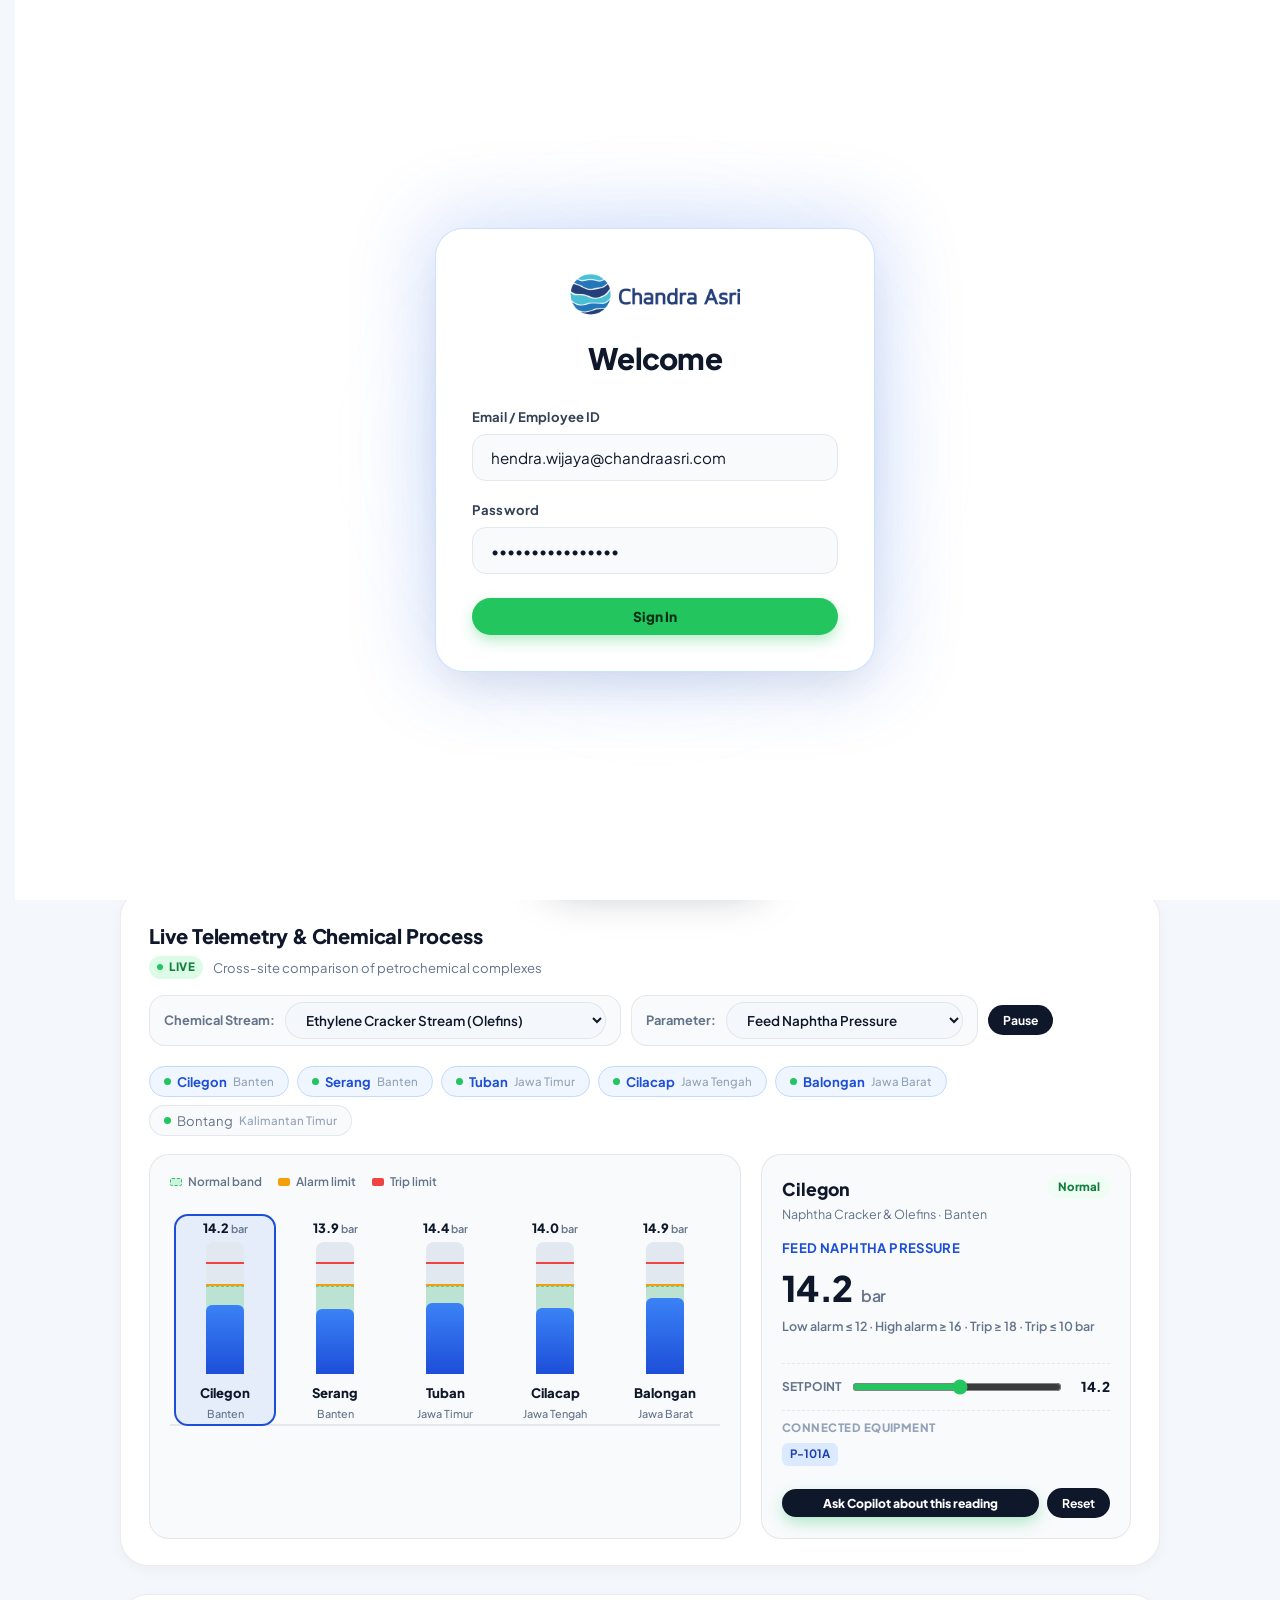
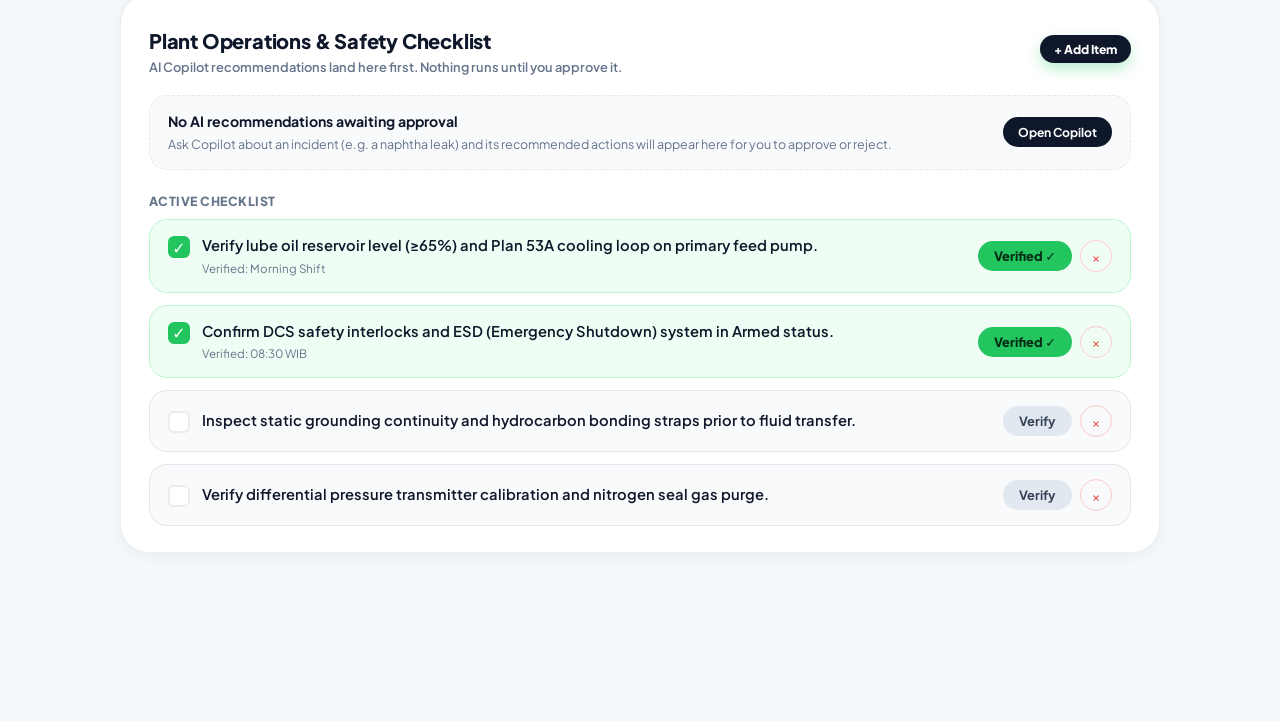
==== commit ddea1ab9: "feat: connect critical equipment, multi-site live telemetry, AI Copilot, and verified safety checkli" ====
--- a/frontend/index.html
+++ b/frontend/index.html
@@ -118,12 +118,39 @@
           </p>
         </div>
 
-        <!-- 1. Critical Equipment Status (Bisa Dicek Kondisi, Ditambah, & Diubah) -->
+        <!-- Operations Link: Equipment -> Telemetry -> AI Copilot -> Safety Checklist (saling terhubung) -->
+        <nav class="ops-link-strip" id="opsLinkStrip" aria-label="Connected operations flow">
+          <button type="button" class="ops-node" id="opsNodeEquip" onclick="scrollToDashSection('criticalEquipmentSection')">
+            <span class="ops-node-dot blue"></span>
+            <span class="ops-node-label" id="lblOpsEquip">Equipment</span>
+            <span class="ops-node-metric" id="opsMetricEquip">-</span>
+          </button>
+          <span class="ops-link-arrow" aria-hidden="true"></span>
+          <button type="button" class="ops-node" id="opsNodeTele" onclick="scrollToDashSection('telemetrySection')">
+            <span class="ops-node-dot green live-pulse"></span>
+            <span class="ops-node-label" id="lblOpsTele">Live Telemetry</span>
+            <span class="ops-node-metric" id="opsMetricTele">-</span>
+          </button>
+          <span class="ops-link-arrow" aria-hidden="true"></span>
+          <button type="button" class="ops-node" id="opsNodeAi" onclick="switchTab('ai-copilot')">
+            <span class="ops-node-dot violet"></span>
+            <span class="ops-node-label" id="lblOpsAi">AI Copilot</span>
+            <span class="ops-node-metric" id="opsMetricAi">-</span>
+          </button>
+          <span class="ops-link-arrow" aria-hidden="true"></span>
+          <button type="button" class="ops-node" id="opsNodeChk" onclick="scrollToDashSection('checklistSection')">
+            <span class="ops-node-dot amber"></span>
+            <span class="ops-node-label" id="lblOpsChk">Safety Checklist</span>
+            <span class="ops-node-metric" id="opsMetricChk">-</span>
+          </button>
+        </nav>
+
+        <!-- 1. Critical Equipment Status (terhubung ke telemetri live per site) -->
         <div class="stacked-deck-section" id="criticalEquipmentSection">
           <div class="deck-header-row">
             <div>
               <h2 class="section-title" id="lblCriticalEquipTitle">Critical Equipment Status</h2>
-              <p class="section-sub" id="lblCriticalEquipSub">Monitor operational health or consult AI Copilot for specific diagnostics.</p>
+              <p class="section-sub" id="lblCriticalEquipSub">Status follows live telemetry. Abnormal readings can be escalated straight to AI Copilot.</p>
             </div>
             <button type="button" class="pill-btn outline-dark micro-pill" onclick="openAddEquipmentModal()">
               <span id="lblAddEquipBtn">+ Add Equipment</span>
@@ -136,114 +163,83 @@
           </div>
         </div>
 
-        <!-- 2. Telemetry Bento: Terkoneksi dengan Chemical Process & Bisa Diadjust -->
+        <!-- 2. Live Telemetry & Chemical Process: perbandingan antar site petrokimia, bisa diadjust -->
         <div class="telemetry-wrapper-card" id="telemetrySection">
           <div class="telemetry-top-bar">
             <div class="telemetry-title-block">
-              <span class="telemetry-tag-pill" id="lblProcessControlTag">Process Control</span>
               <h3 class="telemetry-heading" id="lblTelemetryHeading">Live Telemetry &amp; Chemical Process</h3>
-            </div>
-
-            <!-- Chemical Process Stream Selector -->
-            <div class="chemical-selector-wrap">
-              <label for="chemicalStreamSelect" id="lblChemicalStreamSelect">Chemical Stream:</label>
-              <select id="chemicalStreamSelect" class="styled-select-blue" onchange="changeChemicalStream(this.value)">
-                <option value="ethylene" selected>Ethylene Cracker Stream (Olefins)</option>
-                <option value="propylene">Propylene Polymerization Unit</option>
-                <option value="pygas">Pyrolysis Gasoline (PyGas Hydrotreating)</option>
-                <option value="butadiene">Mixed C4 / Butadiene Extraction</option>
-              </select>
-            </div>
-          </div>
-
-          <div class="two-bento-grid">
-            <!-- Bento Box 1: Suction Lube / Parameter 1 (Bisa Diubah & Diadjust) -->
-            <div class="bento-box bento-blue">
-              <div class="bbox-header">
-                <div class="bbox-title-wrap">
-                  <select id="paramSelect1" class="param-switcher-select" onchange="switchTelemetryParam(1, this.value)">
-                    <option value="suction_lube" selected>Suction Lube Oil Pressure</option>
-                    <option value="feed_pressure">Feed Naphtha Pressure</option>
-                    <option value="reactor_temp">Reactor Bed Temp</option>
-                  </select>
-                </div>
-                <span class="status-pill green" id="paramStatus1">Normal</span>
-              </div>
-
-              <!-- Animated Micro Bar Chart -->
-              <div class="mini-bar-chart" id="barChart1">
-                <div class="mbar" style="height: 40%"></div>
-                <div class="mbar" style="height: 60%"></div>
-                <div class="mbar" style="height: 52%"></div>
-                <div class="mbar active-green" id="activeBar1" style="height: 75%"></div>
-                <div class="mbar" style="height: 58%"></div>
-                <div class="mbar" style="height: 68%"></div>
-              </div>
-
-              <div class="bbox-bottom">
-                <div class="bbox-val" id="paramValDisplay1">2.1 <span class="bbox-unit" id="paramUnit1">bar</span></div>
-                <span class="bbox-note" id="paramNote1">Normal Tolerance: 1.8 - 2.4 bar</span>
-              </div>
-
-              <!-- Adjust Control Slider -->
-              <div class="telemetry-adjust-row">
-                <span class="adjust-label">Adjust:</span>
-                <input type="range" id="paramSlider1" min="1.0" max="3.5" step="0.1" value="2.1" oninput="adjustTelemetryValue(1, this.value)">
-                <span class="slider-val" id="sliderVal1">2.1</span>
-              </div>
-            </div>
-
-            <!-- Bento Box 2: Vibration Level / Parameter 2 (Bisa Diubah & Diadjust) -->
-            <div class="bento-box bento-green">
-              <div class="bbox-header">
-                <div class="bbox-title-wrap">
-                  <select id="paramSelect2" class="param-switcher-select" onchange="switchTelemetryParam(2, this.value)">
-                    <option value="vibration" selected>Vibration Level (Radial Bearing)</option>
-                    <option value="delta_p">Column Differential Pressure (&Delta;P)</option>
-                    <option value="bearing_temp">Thrust Bearing Temperature</option>
-                  </select>
-                </div>
-                <span class="status-pill green" id="paramStatus2">Safe</span>
-              </div>
-
-              <!-- Animated Micro Bar Chart -->
-              <div class="mini-bar-chart" id="barChart2">
-                <div class="mbar" style="height: 35%"></div>
-                <div class="mbar" style="height: 48%"></div>
-                <div class="mbar" style="height: 62%"></div>
-                <div class="mbar active-green" id="activeBar2" style="height: 66%"></div>
-                <div class="mbar" style="height: 45%"></div>
-                <div class="mbar" style="height: 32%"></div>
-              </div>
-
-              <div class="bbox-bottom">
-                <div class="bbox-val" id="paramValDisplay2">45 <span class="bbox-unit" id="paramUnit2">&mu;m</span></div>
-                <span class="bbox-note" id="paramNote2">Alarm: 48 &mu;m &middot; Trip: 68 &mu;m</span>
-              </div>
-
-              <!-- Adjust Control Slider -->
-              <div class="telemetry-adjust-row">
-                <span class="adjust-label">Adjust:</span>
-                <input type="range" id="paramSlider2" min="10" max="80" step="1" value="45" oninput="adjustTelemetryValue(2, this.value)">
-                <span class="slider-val" id="sliderVal2">45</span>
-              </div>
-            </div>
-          </div>
-        </div>
-
-        <!-- 3. Checklist Verifikasi Operasi (Daftar yang Bisa Ditambah, Dikurangi, & Dicentang) -->
+              <p class="telemetry-subline">
+                <span class="live-indicator" id="telemetryLiveIndicator"><span class="live-dot"></span><span id="lblLiveState">LIVE</span></span>
+                <span id="lblTelemetrySub">Cross-site comparison of petrochemical complexes</span>
+              </p>
+            </div>
+
+            <div class="telemetry-controls">
+              <div class="chemical-selector-wrap">
+                <label for="chemicalStreamSelect" id="lblChemicalStreamSelect">Chemical Stream:</label>
+                <select id="chemicalStreamSelect" class="styled-select-blue" onchange="changeChemicalStream(this.value)">
+                  <option value="ethylene" selected>Ethylene Cracker Stream (Olefins)</option>
+                  <option value="propylene">Propylene Polymerization Unit</option>
+                  <option value="pygas">Pyrolysis Gasoline (PyGas Hydrotreating)</option>
+                  <option value="butadiene">Mixed C4 / Butadiene Extraction</option>
+                </select>
+              </div>
+              <div class="chemical-selector-wrap">
+                <label for="telemetryParamSelect" id="lblParamSelect">Parameter:</label>
+                <select id="telemetryParamSelect" class="styled-select-blue" onchange="changeTelemetryParam(this.value)">
+                  <!-- Rendered dynamically by app.js -->
+                </select>
+              </div>
+              <button type="button" class="pill-btn outline-dark micro-pill" id="toggleLiveBtn" onclick="toggleLiveTelemetry()">
+                <span id="lblToggleLive">Pause</span>
+              </button>
+            </div>
+          </div>
+
+          <!-- Site toggles: pilih site petrokimia yang ditampilkan -->
+          <div class="site-chips-row" id="siteChipsRow">
+            <!-- Rendered dynamically by app.js -->
+          </div>
+
+          <div class="telemetry-grid">
+            <!-- Multi-site bar chart -->
+            <div class="site-chart-card">
+              <div class="site-chart-legend">
+                <span><i class="lg-swatch band"></i><span id="lblLegendNormal">Normal band</span></span>
+                <span><i class="lg-swatch alarm"></i><span id="lblLegendAlarm">Alarm limit</span></span>
+                <span><i class="lg-swatch trip"></i><span id="lblLegendTrip">Trip limit</span></span>
+              </div>
+              <div class="site-bar-chart" id="siteBarChart" role="list">
+                <!-- Rendered dynamically by app.js -->
+              </div>
+            </div>
+
+            <!-- Selected site detail & adjust -->
+            <div class="site-detail-panel" id="siteDetailPanel">
+              <!-- Rendered dynamically by app.js -->
+            </div>
+          </div>
+        </div>
+
+        <!-- 3. Plant Operations & Safety Checklist: menerima saran AI, diverifikasi user dulu -->
         <div class="checklist-module-card" id="checklistSection">
           <div class="cmc-header-row">
             <div>
-              <span class="cmc-tag" id="lblChecklistTag">Verification Checklist</span>
               <h3 class="cmc-title" id="lblChecklistTitle">Plant Operations &amp; Safety Checklist</h3>
+              <p class="section-sub" id="lblChecklistSub">AI Copilot recommendations land here first. Nothing runs until you approve it.</p>
             </div>
             <button type="button" class="pill-btn accent-green micro-pill" onclick="openAddChecklistModal()">
               <span id="lblAddChecklistBtn">+ Add Item</span>
             </button>
           </div>
 
-          <!-- Dynamic Checklist Items List -->
+          <!-- AI Suggestions waiting for user approval -->
+          <div class="ai-pending-zone" id="aiPendingZone">
+            <!-- Rendered dynamically by app.js -->
+          </div>
+
+          <!-- Dynamic Checklist Items List (approved / manual) -->
+          <div class="chk-section-label" id="lblActiveChecklist">Active Checklist</div>
           <div class="checklist-items-table" id="checklistContainer">
             <!-- Rendered dynamically by app.js -->
           </div>
@@ -482,10 +478,6 @@
         
         <!-- Settings Header Banner (Sama persis panjangnya dengan Top App Bar) -->
         <div class="hero-blue-card compact-hero">
-          <div class="hero-top-meta">
-            <span class="telemetry-tag-pill" id="lblSettingsBadge">Preferences &amp; Engine</span>
-            <span class="status-pill green" id="geminiEngineStatusBadge">Neural Engine Active</span>
-          </div>
           <h1 class="hero-headline" id="lblSettingsTitle">Employee Profile &amp; Preferences</h1>
           <p class="hero-caption" id="lblSettingsSub">Manage your operational identity, plant unit, interface language, and Google Gemini AI key configuration.</p>
         </div>
@@ -497,7 +489,6 @@
             <div class="settings-card">
               <div class="settings-card-head">
                 <div class="settings-card-title" id="lblIdentityHeading">User Profile &amp; Avatar</div>
-                <span class="settings-badge" id="lblRoleBadge">Engineering Staff</span>
               </div>
 
               <!-- Avatar Selection -->
@@ -589,7 +580,6 @@
                       <svg width="18" height="18" viewBox="0 0 24 24" fill="none" stroke="currentColor" stroke-width="2.2" style="color:var(--blue-primary);"><path d="M12 2L2 7l10 5 10-5-10-5zM2 17l10 5 10-5M2 12l10 5 10-5"></path></svg>
                       <span style="font-weight: 800; color: var(--text-main);">Google Gemini 3.8 Flash</span>
                     </div>
-                    <span id="geminiConnectionStatus" class="status-pill green">Connected &amp; Active</span>
                   </div>
                   <p id="lblGeminiHint" style="font-size: 0.8rem; color: var(--text-muted); margin-top: 6px; line-height: 1.45;">
                     API Key terkonfigurasi secara aman di sisi server (.env). Model penalaran aktif untuk analisis mendalam tanpa halusinasi.
@@ -672,12 +662,15 @@
           <input type="text" id="newEquipName" required placeholder="Secondary Feed Pump">
         </div>
         <div class="input-group-minimal">
-          <label id="lblNewEquipStatus">Condition Status:</label>
-          <select id="newEquipStatus" class="styled-select-blue">
-            <option value="Normal">Normal</option>
-            <option value="Safe Limit">Safe Limit</option>
-            <option value="Warning">Warning</option>
-            <option value="Critical">Critical</option>
+          <label id="lblNewEquipSite" for="newEquipSite">Plant Site:</label>
+          <select id="newEquipSite" class="styled-select-blue">
+            <!-- Rendered dynamically by app.js -->
+          </select>
+        </div>
+        <div class="input-group-minimal">
+          <label id="lblNewEquipParam" for="newEquipParam">Linked Telemetry Parameter:</label>
+          <select id="newEquipParam" class="styled-select-blue">
+            <!-- Rendered dynamically by app.js -->
           </select>
         </div>
         <div class="input-group-minimal">
--- a/frontend/styles.css
+++ b/frontend/styles.css
@@ -53,6 +53,11 @@
   font-family: var(--font-base);
 }
 
+html {
+  overflow-y: scroll !important;
+  scrollbar-gutter: stable both-edges !important;
+}
+
 body {
   background-color: var(--canvas);
   color: var(--text-main);
@@ -105,32 +110,321 @@
   opacity: 0.2;
 }
 
-/* App Shell Structure */
+/* ==================================================================== */
+/* 0. AUTHENTICATION / MINIMALIST LOGIN SCREEN                          */
+/* Putih Bersih dengan Aura Biru Lembut (Tidak Gelap/Kaku)              */
+/* ==================================================================== */
+/* ==================================================================== */
+/* 0. AUTHENTICATION / MINIMALIST LOGIN SCREEN                          */
+/* Pure White Canvas dengan Aura Biru di Tengah Kotak Saja              */
+/* ==================================================================== */
+.auth-overlay-backdrop {
+  position: fixed;
+  inset: 0;
+  z-index: 99999;
+  display: flex;
+  align-items: center;
+  justify-content: center;
+  background: #FFFFFF !important;
+  padding: 24px;
+  transition: opacity 0.3s ease, visibility 0.3s ease;
+  overflow: hidden;
+}
+
+/* Aura biru lembut tepat di tengah mengelilingi kotak bar card login */
+.auth-blue-aura-halo {
+  position: absolute;
+  top: 50%;
+  left: 50%;
+  transform: translate(-50%, -50%);
+  width: 520px;
+  height: 520px;
+  background: radial-gradient(circle, rgba(37, 99, 235, 0.22) 0%, rgba(59, 130, 246, 0.10) 40%, rgba(219, 234, 254, 0.04) 65%, transparent 75%);
+  border-radius: 50%;
+  pointer-events: none;
+  filter: blur(40px);
+  z-index: 1;
+}
+
+.auth-card-minimal {
+  position: relative;
+  z-index: 2;
+  width: 100%;
+  max-width: 440px;
+  background: #FFFFFF;
+  border-radius: 28px;
+  padding: 42px 36px 36px;
+  box-shadow: 0 0 75px 15px rgba(37, 99, 235, 0.18), 0 20px 45px -10px rgba(15, 23, 42, 0.08);
+  border: 1.5px solid rgba(191, 219, 254, 0.8);
+  animation: authCardEntrance 0.35s cubic-bezier(0.16, 1, 0.3, 1) forwards;
+  text-align: center;
+}
+
+@keyframes authCardEntrance {
+  from {
+    opacity: 0;
+    transform: scale(0.96) translateY(12px);
+  }
+  to {
+    opacity: 1;
+    transform: scale(1) translateY(0);
+  }
+}
+
+.auth-header-minimal {
+  margin-bottom: 24px;
+}
+
+.auth-brand-logo-wrap {
+  display: flex;
+  justify-content: center;
+  align-items: center;
+  margin-bottom: 18px;
+}
+
+.auth-brand-logo {
+  max-width: 175px;
+  height: auto;
+  max-height: 56px;
+  object-fit: contain;
+  display: block;
+}
+
+.auth-title {
+  font-size: 1.85rem;
+  font-weight: 800;
+  color: #0F172A;
+  letter-spacing: -0.025em;
+  margin-bottom: 0;
+}
+
+.auth-form-minimal {
+  display: flex;
+  flex-direction: column;
+  gap: 18px;
+  text-align: left;
+}
+
+.input-group-minimal {
+  display: flex;
+  flex-direction: column;
+  gap: 7px;
+}
+
+.input-group-minimal label {
+  font-size: 0.82rem;
+  font-weight: 700;
+  color: #334155;
+  letter-spacing: 0.01em;
+}
+
+.input-group-minimal input, .styled-textarea {
+  width: 100%;
+  padding: 13px 18px;
+  border-radius: 14px;
+  border: 1.5px solid #E2E8F0;
+  background: #F8FAFC;
+  font-size: 0.95rem;
+  font-family: var(--font-base);
+  color: #0F172A;
+  transition: all 0.2s ease;
+  outline: none;
+}
+
+.input-group-minimal input:focus, .styled-textarea:focus {
+  border-color: #2563EB;
+  background: #FFFFFF;
+  box-shadow: 0 0 0 4px rgba(37, 99, 235, 0.12);
+}
+
+.auth-btn-single-row {
+  margin-top: 6px;
+}
+
+.auth-btn-single {
+  width: 100%;
+  padding: 14px 20px;
+  background: var(--green-accent);
+  color: #052E16;
+  border: none;
+  font-weight: 800;
+  border-radius: 999px;
+  cursor: pointer;
+  box-shadow: 0 8px 18px -2px rgba(34, 197, 94, 0.38);
+  transition: all 0.2s ease;
+  font-size: 1rem;
+}
+
+.auth-btn-single:hover {
+  background: #16A34A;
+  color: #FFFFFF;
+  transform: translateY(-2px);
+  box-shadow: 0 10px 24px -2px rgba(34, 197, 94, 0.52);
+}
+
+/* ==================================================================== */
+/* SCREEN VISIBILITY (TAB SWITCHING)                                   */
+/* ==================================================================== */
+.screen {
+  display: none;
+  animation: screenFadeIn 0.3s cubic-bezier(0.16, 1, 0.3, 1) forwards;
+}
+
+.screen.active {
+  display: block;
+}
+
+@keyframes screenFadeIn {
+  from {
+    opacity: 0;
+    transform: translateY(8px);
+  }
+  to {
+    opacity: 1;
+    transform: translateY(0);
+  }
+}
+
+/* App Shell Structure - Konsisten & Rapi */
 .app-shell {
   position: relative;
   z-index: 1;
   max-width: 1080px;
+  width: 100%;
   margin: 0 auto;
   padding: 24px 20px 140px;
 }
 
 /* ==================================================================== */
-/* TOP APP BAR / HEADER                                                 */
+/* TOP APP BAR / HEADER (Sama Panjang dengan Konten & Simetris)          */
 /* ==================================================================== */
 .app-header {
   display: flex;
   align-items: center;
   justify-content: space-between;
   gap: 16px;
-  padding: 12px 20px;
+  width: 100%;
+  max-width: 1080px;
+  padding: 10px 18px;
   background: var(--surface-trans);
   backdrop-filter: blur(20px);
   -webkit-backdrop-filter: blur(20px);
   border: 1.5px solid var(--border-soft);
   border-radius: 999px;
   box-shadow: var(--shadow-sm);
-  margin-bottom: 32px;
-}
+  margin-bottom: 28px;
+}
+
+/* Feature Search Bar in Header */
+.header-feature-search-wrap {
+  flex: 1;
+  max-width: 480px;
+  position: relative;
+  margin: 0 8px;
+}
+
+.feature-search-input-box {
+  display: flex;
+  align-items: center;
+  background: #F1F5F9;
+  border: 1.5px solid transparent;
+  border-radius: 999px;
+  padding: 6px 14px;
+  gap: 8px;
+  transition: all 0.2s ease;
+}
+
+.feature-search-input-box:focus-within {
+  background: #FFFFFF;
+  border-color: var(--blue-primary);
+  box-shadow: 0 0 0 3px rgba(37, 99, 235, 0.12);
+}
+
+.search-icon-svg {
+  color: var(--text-muted);
+  flex-shrink: 0;
+}
+
+.feature-search-input-box input {
+  width: 100%;
+  background: transparent;
+  border: none;
+  font-size: 0.85rem;
+  font-family: var(--font-base);
+  color: var(--text-main);
+  outline: none;
+}
+
+.search-clear-btn {
+  background: transparent;
+  border: none;
+  font-size: 1.1rem;
+  color: var(--text-muted);
+  cursor: pointer;
+  padding: 0 4px;
+}
+
+/* Feature Search Dropdown Suggestions */
+.feature-search-dropdown {
+  position: absolute;
+  top: calc(100% + 8px);
+  left: 0;
+  right: 0;
+  background: #FFFFFF;
+  border: 1.5px solid var(--border-soft);
+  border-radius: 18px;
+  box-shadow: 0 16px 36px -4px rgba(15, 23, 42, 0.15);
+  max-height: 320px;
+  overflow-y: auto;
+  z-index: 1000;
+  padding: 8px;
+  animation: modalPop 0.2s ease;
+}
+
+.feature-search-item {
+  display: flex;
+  align-items: center;
+  gap: 12px;
+  padding: 10px 14px;
+  border-radius: 12px;
+  cursor: pointer;
+  transition: all 0.15s ease;
+}
+
+.feature-search-item:hover {
+  background: #EFF6FF;
+  transform: translateX(2px);
+}
+
+.fsi-icon {
+  width: 32px;
+  height: 32px;
+  border-radius: 8px;
+  background: #EFF6FF;
+  color: var(--blue-primary);
+  display: flex;
+  align-items: center;
+  justify-content: center;
+  flex-shrink: 0;
+}
+
+.fsi-info {
+  display: flex;
+  flex-direction: column;
+}
+
+.fsi-title {
+  font-size: 0.86rem;
+  font-weight: 700;
+  color: var(--text-main);
+}
+
+.fsi-desc {
+  font-size: 0.74rem;
+  color: var(--text-muted);
+}
+
+
 
 .user-greeting-pill {
   display: flex;
@@ -645,6 +939,17 @@
 
 .status-pill.green {
   color: var(--green-text);
+  background: #F0FDF4;
+}
+
+.status-pill.blue {
+  color: var(--blue-primary);
+  background: #EFF6FF;
+}
+
+.hero-blue-card .status-pill {
+  background: rgba(255, 255, 255, 0.95);
+  box-shadow: 0 2px 8px rgba(0, 0, 0, 0.1);
 }
 
 .mini-bar-chart {
@@ -1155,12 +1460,7 @@
 }
 
 .verified-pill {
-  font-size: 0.72rem;
-  font-weight: 700;
-  color: var(--green-text);
-  background: var(--green-soft);
-  padding: 2px 9px;
-  border-radius: 999px;
+  display: none !important;
 }
 
 .bot-text-body {
@@ -1256,22 +1556,166 @@
   color: var(--green-text);
 }
 
+/* ==================================================================== */
+/* MINIMAL CLEAN LOADER (Simbol loading kecil tanpa tulisan & warna)     */
+/* ==================================================================== */
+.minimal-clean-loader {
+  display: flex;
+  align-items: center;
+  gap: 8px;
+  padding: 6px 12px;
+  animation: fadeIn 0.2s ease-out;
+}
+
+.mini-spinner-dot {
+  width: 18px;
+  height: 18px;
+  border: 2.2px solid #E2E8F0;
+  border-top-color: #64748B;
+  border-radius: 50%;
+  animation: miniSpin 0.7s linear infinite;
+  box-sizing: border-box;
+}
+
+@keyframes miniSpin {
+  to { transform: rotate(360deg); }
+}
+
+/* ==================================================================== */
+/* COPILOT INPUT ZONE & TOMBOL + OPSI ANALISIS                          */
+/* ==================================================================== */
+.copilot-input-zone {
+  display: flex;
+  flex-direction: column;
+  gap: 8px;
+  margin-top: 4px;
+}
+
 .copilot-compose-box {
   display: flex;
+  align-items: center;
   gap: 10px;
   background: var(--canvas);
   border: 1.5px solid var(--border-soft);
   border-radius: 999px;
-  padding: 6px 8px 6px 20px;
-}
-
-.copilot-compose-box input {
+  padding: 6px 8px 6px 10px;
+  box-shadow: 0 2px 8px -2px rgba(15, 23, 42, 0.05);
+  transition: border-color 0.2s ease, box-shadow 0.2s ease;
+  position: relative;
+}
+
+.copilot-compose-box:focus-within {
+  border-color: var(--blue-primary);
+  box-shadow: 0 0 0 3px rgba(37, 99, 235, 0.12);
+  background: #FFFFFF;
+}
+
+.copilot-plus-wrapper {
+  position: relative;
+  display: flex;
+  align-items: center;
+}
+
+.copilot-plus-btn {
+  width: 32px;
+  height: 32px;
+  border-radius: 50%;
+  background: #EFF6FF;
+  border: 1.5px solid rgba(59, 130, 246, 0.2);
+  color: var(--blue-primary);
+  display: flex;
+  align-items: center;
+  justify-content: center;
+  cursor: pointer;
+  padding: 0;
+  transition: all 0.2s cubic-bezier(0.16, 1, 0.3, 1);
+  flex-shrink: 0;
+}
+
+.copilot-plus-btn:hover {
+  background: var(--blue-primary);
+  color: #FFFFFF;
+  border-color: var(--blue-primary);
+  transform: scale(1.06);
+}
+
+.copilot-plus-btn.active-open {
+  transform: rotate(45deg);
+  background: #FEE2E2;
+  color: #DC2626;
+  border-color: rgba(220, 38, 38, 0.3);
+}
+
+.copilot-options-popup {
+  position: absolute;
+  bottom: calc(100% + 14px);
+  left: 0;
+  background: #FFFFFF;
+  border: 1.5px solid var(--border-soft);
+  border-radius: 18px;
+  padding: 10px;
+  display: flex;
+  flex-direction: column;
+  gap: 4px;
+  box-shadow: 0 14px 35px -6px rgba(15, 23, 42, 0.16), 0 4px 10px -2px rgba(0, 0, 0, 0.06);
+  z-index: 999;
+  min-width: 230px;
+  animation: modalPop 0.2s cubic-bezier(0.16, 1, 0.3, 1);
+}
+
+.ai-popup-checkbox-label {
+  display: grid !important;
+  grid-template-columns: 18px 1fr !important;
+  align-items: center !important;
+  column-gap: 10px !important;
+  cursor: pointer;
+  padding: 8px 12px;
+  border-radius: 10px;
+  transition: all 0.15s ease;
+  width: 100%;
+  box-sizing: border-box;
+  margin: 0;
+  user-select: none;
+}
+
+.ai-popup-checkbox-label:hover {
+  background: #F1F5F9;
+  color: var(--blue-primary);
+}
+
+.ai-popup-checkbox-label input[type="checkbox"] {
+  appearance: auto !important;
+  -webkit-appearance: auto !important;
+  accent-color: var(--green-accent) !important;
+  width: 16px !important;
+  height: 16px !important;
+  min-width: 16px !important;
+  max-width: 16px !important;
+  flex: none !important;
+  margin: 0 !important;
+  padding: 0 !important;
+  cursor: pointer;
+  justify-self: center;
+  align-self: center;
+}
+
+.ai-popup-checkbox-label .chk-text {
+  font-size: 0.8rem;
+  font-weight: 600;
+  color: var(--text-main);
+  line-height: 1.2;
+  white-space: nowrap;
+}
+
+.copilot-compose-box > input,
+.copilot-compose-box input#chatInput {
   flex: 1;
   background: transparent;
   border: none;
   font-size: 0.92rem;
   color: var(--text-main);
   outline: none;
+  padding-left: 4px;
 }
 
 /* ==================================================================== */
@@ -1564,44 +2008,59 @@
 /* MINIMALIST FLOATING BOTTOM DOCK                                      */
 /* ==================================================================== */
 .floating-bottom-dock {
-  position: fixed;
-  bottom: 22px;
-  left: 50%;
-  transform: translateX(-50%);
+  position: fixed !important;
+  bottom: 24px !important;
+  left: 0 !important;
+  right: 0 !important;
+  margin-left: auto !important;
+  margin-right: auto !important;
+  width: max-content !important;
+  max-width: calc(100vw - 32px) !important;
+  transform: none !important;
   background: var(--blue-dark);
-  border: 1.5px solid rgba(255, 255, 255, 0.12);
+  border: 1.5px solid rgba(255, 255, 255, 0.14);
   border-radius: 999px;
   padding: 6px 14px;
   display: flex;
   align-items: center;
-  gap: 6px;
+  gap: 8px;
   box-shadow: var(--shadow-dock);
-  z-index: 999;
+  z-index: 99999;
+  pointer-events: auto;
+  box-sizing: border-box;
 }
 
 .dock-btn {
   background: transparent;
   border: none;
   color: #94A3B8;
-  width: 44px;
-  height: 44px;
+  width: 44px !important;
+  height: 44px !important;
+  min-width: 44px !important;
+  max-width: 44px !important;
   border-radius: 50%;
   display: flex;
   align-items: center;
   justify-content: center;
   cursor: pointer;
-  transition: all 0.2s cubic-bezier(0.16, 1, 0.3, 1);
+  flex-shrink: 0 !important;
+  transition: background 0.18s ease, color 0.18s ease;
+  user-select: none;
+  box-sizing: border-box !important;
+  transform: none !important;
 }
 
 .dock-btn:hover {
   color: #fff;
-  background: rgba(255, 255, 255, 0.1);
+  background: rgba(255, 255, 255, 0.12);
+  transform: none !important;
 }
 
 .dock-btn.active {
   color: #fff;
   background: var(--blue-primary);
   box-shadow: 0 4px 12px rgba(29, 78, 216, 0.4);
+  transform: none !important;
 }
 
 .dock-center-pill {
@@ -1759,3 +2218,2205 @@
   border-color: #2563EB !important;
   transform: scale(1.01);
 }
+
+
+
+
+
+/* ==================================================================== */
+/* 3. INTERACTIVE PROFILE HEADER BAR                                    */
+/* ==================================================================== */
+.user-greeting-pill {
+  cursor: pointer;
+  padding: 6px 16px 6px 8px;
+  border-radius: 999px;
+  background: var(--surface);
+  border: 1.5px solid var(--border-soft);
+  box-shadow: var(--shadow-sm);
+  transition: all 0.2s cubic-bezier(0.16, 1, 0.3, 1);
+  display: flex;
+  align-items: center;
+  gap: 12px;
+}
+
+.user-greeting-pill:hover {
+  border-color: var(--blue-primary);
+  background: #F8FAFC;
+  transform: translateY(-2px);
+  box-shadow: 0 8px 20px rgba(29, 78, 216, 0.12);
+}
+
+.avatar-wrap {
+  width: 44px;
+  height: 44px;
+  border-radius: 50%;
+  position: relative;
+  flex-shrink: 0;
+  box-shadow: 0 4px 10px rgba(0, 0, 0, 0.12);
+  background: #E2E8F0;
+  overflow: visible;
+}
+
+.header-avatar-img {
+  width: 100%;
+  height: 100%;
+  border-radius: 50%;
+  object-fit: cover;
+  display: block;
+}
+
+.greeting-text {
+  display: flex;
+  flex-direction: column;
+}
+
+.greeting-sub-small {
+  font-size: 0.68rem;
+  font-weight: 600;
+  text-transform: uppercase;
+  letter-spacing: 0.06em;
+  color: var(--text-muted);
+  line-height: 1.2;
+}
+
+.greeting-name {
+  font-size: 0.94rem;
+  font-weight: 800;
+  color: var(--text-main);
+  letter-spacing: -0.01em;
+  line-height: 1.2;
+}
+
+.greeting-role-tag {
+  font-size: 0.72rem;
+  font-weight: 600;
+  color: var(--green-text);
+  margin-top: 1px;
+}
+
+/* ==================================================================== */
+/* 4. UNIFIED WORKSPACE (COPILOT & DOCUMENTS SIDE-BY-SIDE)              */
+/* ==================================================================== */
+.unified-workspace-container {
+  display: grid;
+  grid-template-columns: 380px 1fr;
+  gap: 24px;
+  align-items: stretch;
+}
+
+@media (max-width: 1024px) {
+  .unified-workspace-container {
+    grid-template-columns: 1fr;
+  }
+}
+
+.unified-docs-sidebar {
+  background: var(--surface);
+  border: 1px solid var(--border-soft);
+  border-radius: 28px;
+  padding: 24px;
+  box-shadow: var(--shadow-sm);
+  display: flex;
+  flex-direction: column;
+  gap: 14px;
+  height: 720px;
+  max-height: 720px;
+  box-sizing: border-box;
+}
+
+.sidebar-head {
+  display: flex;
+  align-items: center;
+  justify-content: space-between;
+  flex-shrink: 0;
+}
+
+.sidebar-title-row {
+  display: flex;
+  align-items: center;
+  gap: 10px;
+  color: var(--text-main);
+}
+
+.sidebar-title-row h3 {
+  font-size: 1.05rem;
+  font-weight: 800;
+  margin: 0;
+}
+
+.docs-count-chip {
+  font-size: 0.74rem;
+  font-weight: 700;
+  background: #EFF6FF;
+  color: var(--blue-primary);
+  border: 1px solid #BFDBFE;
+  padding: 3px 10px;
+  border-radius: 999px;
+}
+
+.dropzone-icon-circle {
+  width: 38px;
+  height: 38px;
+  border-radius: 50%;
+  background: #DBEAFE;
+  color: #1E40AF;
+  display: flex;
+  align-items: center;
+  justify-content: center;
+  margin: 0 auto 6px;
+}
+
+.creative-dropzone-blue {
+  background: #F8FAFC;
+  border: 2px dashed #BFDBFE;
+  border-radius: 20px;
+  padding: 16px 14px;
+  text-align: center;
+  transition: all 0.2s ease;
+  flex-shrink: 0;
+}
+
+.creative-dropzone-blue:hover {
+  border-color: var(--blue-primary);
+  background: #EFF6FF;
+}
+
+.creative-dropzone-blue h4 {
+  font-size: 0.88rem;
+  font-weight: 800;
+  color: var(--text-main);
+  margin-bottom: 2px;
+}
+
+.creative-dropzone-blue p {
+  font-size: 0.72rem;
+  color: var(--text-muted);
+  margin-bottom: 8px;
+}
+
+.creative-dropzone-blue .pill-btn {
+  padding: 5px 14px;
+  font-size: 0.78rem;
+}
+
+.docs-search-wrap {
+  flex-shrink: 0;
+}
+
+.docs-search-wrap input {
+  width: 100%;
+  background: #F1F5F9;
+  border: 1.5px solid transparent;
+  padding: 9px 14px;
+  border-radius: 12px;
+  font-size: 0.82rem;
+  outline: none;
+  transition: all 0.2s ease;
+  box-sizing: border-box;
+}
+
+.docs-search-wrap input:focus {
+  background: #fff;
+  border-color: var(--blue-primary);
+  box-shadow: 0 0 0 3px rgba(37, 99, 235, 0.1);
+}
+
+.unified-docs-list {
+  display: flex;
+  flex-direction: column;
+  gap: 10px;
+  flex: 1;
+  min-height: 0;
+  overflow-y: auto;
+  padding-right: 4px;
+}
+
+.see-more-docs-wrap {
+  display: flex;
+  justify-content: center;
+  padding: 8px 0 2px 0;
+  flex-shrink: 0;
+}
+
+.see-more-docs-btn {
+  display: inline-flex;
+  align-items: center;
+  gap: 6px;
+  background: #F1F5F9;
+  border: 1px solid var(--border-soft);
+  color: var(--text-main);
+  padding: 7px 16px;
+  border-radius: 999px;
+  font-size: 0.78rem;
+  font-weight: 700;
+  cursor: pointer;
+  transition: all 0.2s ease;
+}
+
+.see-more-docs-btn:hover {
+  background: #DBEAFE;
+  border-color: #93C5FD;
+  color: var(--blue-primary);
+  transform: translateY(-1px);
+}
+
+.unified-doc-card {
+  background: #F8FAFC;
+  border: 1px solid var(--border-soft);
+  border-radius: 16px;
+  padding: 12px 14px;
+  display: flex;
+  flex-direction: column;
+  gap: 8px;
+  transition: all 0.2s ease;
+}
+
+.unified-doc-card:hover {
+  border-color: var(--blue-primary);
+  background: #EFF6FF;
+  transform: translateY(-2px);
+  box-shadow: 0 4px 12px rgba(15, 23, 42, 0.05);
+}
+
+.unified-doc-card.active-grounded {
+  border-color: var(--green-accent);
+  background: #F0FDF4;
+  box-shadow: 0 4px 14px rgba(34, 197, 94, 0.15);
+}
+
+.udc-top-row {
+  display: flex;
+  align-items: center;
+  justify-content: space-between;
+  gap: 8px;
+}
+
+.udc-filename {
+  font-size: 0.84rem;
+  font-weight: 700;
+  color: var(--text-main);
+  white-space: nowrap;
+  overflow: hidden;
+  text-overflow: ellipsis;
+  max-width: 220px;
+}
+
+.udc-meta-row {
+  display: flex;
+  align-items: center;
+  justify-content: space-between;
+  font-size: 0.74rem;
+  color: var(--text-muted);
+}
+
+.udc-chunk-badge {
+  background: #E2E8F0;
+  color: #334155;
+  padding: 2px 8px;
+  border-radius: 6px;
+  font-weight: 600;
+}
+
+.udc-action-btn {
+  font-size: 0.75rem;
+  font-weight: 700;
+  padding: 5px 12px;
+  border-radius: 999px;
+  background: var(--blue-dark);
+  color: #fff;
+  border: none;
+  cursor: pointer;
+  transition: all 0.2s ease;
+}
+
+.udc-action-btn:hover {
+  background: var(--blue-primary);
+  transform: translateY(-1px);
+}
+
+.unified-chat-main {
+  background: var(--surface);
+  border: 1px solid var(--border-soft);
+  border-radius: 28px;
+  padding: 24px;
+  box-shadow: var(--shadow-sm);
+  display: flex;
+  flex-direction: column;
+  gap: 16px;
+  height: 720px;
+  max-height: 720px;
+  box-sizing: border-box;
+}
+
+.unified-chat-main .copilot-controls-row {
+  flex-shrink: 0;
+}
+
+.unified-chat-main .chat-log-spacious {
+  flex: 1;
+  min-height: 0;
+  max-height: none;
+  overflow-y: auto;
+}
+
+.unified-chat-main .unified-chat-bottom-bar {
+  flex-shrink: 0;
+}
+
+.active-grounding-tag {
+  display: inline-flex;
+  align-items: center;
+  gap: 6px;
+  background: #F1F5F9;
+  border: 1px solid #E2E8F0;
+  padding: 3px 10px;
+  border-radius: 999px;
+  font-size: 0.72rem;
+  font-weight: 600;
+  color: #64748B;
+  align-self: flex-start;
+  margin-bottom: 4px;
+}
+
+.grounding-dot {
+  display: none !important;
+}
+
+.clear-grounding-pill {
+  background: #E2E8F0;
+  border: none;
+  font-size: 0.75rem;
+  font-weight: 800;
+  color: #64748B;
+  padding: 0 5px;
+  border-radius: 50%;
+  cursor: pointer;
+  line-height: 1;
+}
+
+.clear-grounding-pill:hover {
+  background: #CBD5E1;
+  color: #1E293B;
+}
+
+/* ==================================================================== */
+/* 5. CRITICAL THINKING AI LOADER HUD                                   */
+/* ==================================================================== */
+.critical-loader-box {
+  background: linear-gradient(135deg, #0F172A 0%, #1E3A8A 100%);
+  border: 1.5px solid rgba(59, 130, 246, 0.4);
+  border-radius: 20px;
+  padding: 20px;
+  color: #fff;
+  margin: 10px 0;
+  box-shadow: 0 10px 30px rgba(15, 23, 42, 0.25);
+  animation: modalPop 0.2s ease;
+}
+
+.critical-loader-head {
+  display: flex;
+  align-items: center;
+  gap: 14px;
+  margin-bottom: 16px;
+}
+
+.critical-hud-spinner {
+  position: relative;
+  width: 36px;
+  height: 36px;
+  flex-shrink: 0;
+}
+
+.spinner-ring {
+  position: absolute;
+  inset: 0;
+  border-radius: 50%;
+  border: 3px solid rgba(34, 197, 94, 0.2);
+  border-top-color: #22C55E;
+  animation: ringSpin 1s infinite linear;
+}
+
+.spinner-dot {
+  position: absolute;
+  top: 50%;
+  left: 50%;
+  transform: translate(-50%, -50%);
+  width: 8px;
+  height: 8px;
+  border-radius: 50%;
+  background: #38BDF8;
+  box-shadow: 0 0 10px #38BDF8;
+}
+
+@keyframes ringSpin {
+  100% { transform: rotate(360deg); }
+}
+
+.critical-loader-title {
+  font-size: 0.95rem;
+  font-weight: 800;
+  color: #F8FAFC;
+}
+
+.critical-loader-stage-text {
+  font-size: 0.8rem;
+  color: #86EFAC;
+  font-weight: 600;
+  margin-top: 2px;
+}
+
+.critical-steps-list {
+  display: flex;
+  flex-direction: column;
+  gap: 8px;
+  padding-left: 6px;
+  border-left: 2px solid rgba(255, 255, 255, 0.12);
+  margin-left: 18px;
+}
+
+.critical-step-row {
+  display: flex;
+  align-items: center;
+  gap: 10px;
+  font-size: 0.8rem;
+  color: #94A3B8;
+  transition: all 0.2s ease;
+}
+
+.critical-step-row.active {
+  color: #F8FAFC;
+  font-weight: 700;
+}
+
+.critical-step-row.done {
+  color: #86EFAC;
+}
+
+.critical-step-row.done .step-check {
+  color: #22C55E;
+}
+
+/* ==================================================================== */
+/* 6. SETTINGS PROFILE EDITOR & AVATARS                                 */
+/* ==================================================================== */
+.settings-grid-split {
+  display: grid;
+  grid-template-columns: 1fr 1fr;
+  gap: 24px;
+}
+
+@media (max-width: 900px) {
+  .settings-grid-split {
+    grid-template-columns: 1fr;
+  }
+}
+
+.settings-card-heading {
+  display: flex;
+  align-items: center;
+  gap: 10px;
+  font-size: 1.1rem;
+  font-weight: 800;
+  color: var(--text-main);
+  margin-bottom: 20px;
+}
+
+.avatar-selection-gallery {
+  display: grid;
+  grid-template-columns: repeat(4, 1fr);
+  gap: 12px;
+  margin-bottom: 12px;
+}
+
+@media (max-width: 600px) {
+  .avatar-selection-gallery {
+    grid-template-columns: repeat(2, 1fr);
+  }
+}
+
+.avatar-option-item {
+  display: flex;
+  flex-direction: column;
+  align-items: center;
+  gap: 6px;
+  background: #F8FAFC;
+  border: 2px solid var(--border-soft);
+  border-radius: 16px;
+  padding: 10px 8px;
+  cursor: pointer;
+  transition: all 0.2s ease;
+  text-align: center;
+}
+
+.avatar-option-item:hover {
+  border-color: var(--blue-primary);
+  background: #EFF6FF;
+}
+
+.avatar-option-item.active {
+  border-color: var(--green-accent);
+  background: #F0FDF4;
+  box-shadow: 0 4px 14px rgba(34, 197, 94, 0.2);
+}
+
+.avatar-thumb {
+  width: 50px;
+  height: 50px;
+  border-radius: 50%;
+  overflow: hidden;
+  background: #E2E8F0;
+  display: flex;
+  align-items: center;
+  justify-content: center;
+}
+
+.avatar-thumb svg, .avatar-thumb img {
+  width: 100%;
+  height: 100%;
+  object-fit: cover;
+}
+
+.avatar-option-item span {
+  font-size: 0.72rem;
+  font-weight: 700;
+  color: var(--text-main);
+}
+
+.custom-avatar-upload-row {
+  display: flex;
+  align-items: center;
+  gap: 12px;
+  margin-top: 8px;
+}
+
+.security-status-card {
+  background: #F8FAFC;
+  border: 1px solid var(--border-soft);
+  border-radius: 20px;
+  padding: 20px;
+}
+
+.ssc-top {
+  display: flex;
+  align-items: center;
+  justify-content: space-between;
+  margin-bottom: 8px;
+}
+
+.ssc-title {
+  font-size: 0.95rem;
+  font-weight: 800;
+  color: var(--text-main);
+}
+
+.ssc-desc {
+  font-size: 0.82rem;
+  color: var(--text-muted);
+  line-height: 1.5;
+  margin-bottom: 12px;
+}
+
+.ssc-date-row {
+  display: flex;
+  align-items: center;
+  gap: 8px;
+  font-size: 0.82rem;
+  color: var(--text-main);
+}
+
+/* ==================================================================== */
+/* 7. TOAST NOTIFICATIONS & CLEANUP                                     */
+/* ==================================================================== */
+.toast-floating-container {
+  position: fixed;
+  top: 24px;
+  right: 24px;
+  z-index: 999999;
+  display: flex;
+  flex-direction: column;
+  gap: 10px;
+  pointer-events: none;
+}
+
+.toast-msg {
+  background: #0F172A;
+  color: #fff;
+  border: 1px solid rgba(255, 255, 255, 0.15);
+  box-shadow: 0 10px 30px rgba(0, 0, 0, 0.35);
+  border-radius: 14px;
+  padding: 12px 20px;
+  font-size: 0.88rem;
+  font-weight: 600;
+  display: flex;
+  align-items: center;
+  gap: 10px;
+  animation: toastSlide 0.3s cubic-bezier(0.16, 1, 0.3, 1);
+  pointer-events: auto;
+}
+
+.toast-msg.success { border-color: #22C55E; }
+.toast-msg.error { border-color: #EF4444; }
+
+@keyframes toastSlide {
+  from { opacity: 0; transform: translateY(-16px); }
+  to { opacity: 1; transform: translateY(0); }
+}
+
+.section-clean-head {
+  margin-bottom: 24px;
+}
+
+.section-clean-head .section-title {
+  font-size: 1.6rem;
+  font-weight: 800;
+  letter-spacing: -0.02em;
+  color: var(--text-main);
+  margin-bottom: 4px;
+}
+
+.section-clean-head .section-sub {
+  font-size: 0.9rem;
+  color: var(--text-muted);
+}
+
+/* ==================================================================== */
+/* 8. CRITICAL EQUIPMENT DECK & ACTIONS                                 */
+/* ==================================================================== */
+.deck-header-row {
+  display: flex;
+  align-items: center;
+  justify-content: space-between;
+  margin-bottom: 20px;
+  flex-wrap: wrap;
+  gap: 12px;
+}
+
+.deck-card {
+  background: var(--surface);
+  border: 1.5px solid var(--border-soft);
+  border-radius: 24px;
+  padding: 24px;
+  box-shadow: var(--shadow-sm);
+  display: flex;
+  flex-direction: column;
+  gap: 14px;
+  transition: all 0.25s cubic-bezier(0.16, 1, 0.3, 1);
+  position: relative;
+  cursor: pointer;
+}
+
+.deck-card:hover {
+  transform: translateY(-3px);
+  border-color: var(--blue-primary);
+  box-shadow: var(--shadow-md);
+}
+
+.deck-card-top {
+  display: flex;
+  align-items: center;
+  justify-content: space-between;
+  gap: 8px;
+}
+
+.deck-tag {
+  font-size: 0.76rem;
+  font-weight: 700;
+  color: var(--blue-primary);
+  background: #EFF6FF;
+  padding: 4px 12px;
+  border-radius: 999px;
+  letter-spacing: 0.02em;
+}
+
+.deck-badge {
+  font-size: 0.72rem;
+  font-weight: 800;
+  padding: 4px 10px;
+  border-radius: 999px;
+  text-transform: uppercase;
+}
+
+.deck-badge.normal, .deck-badge.safe {
+  background: #DCFCE7;
+  color: #166534;
+}
+
+.deck-badge.warning {
+  background: #FEF9C3;
+  color: #854D0E;
+}
+
+.deck-badge.critical {
+  background: #FEE2E2;
+  color: #991B1B;
+}
+
+.deck-title {
+  font-size: 1.15rem;
+  font-weight: 800;
+  color: var(--text-main);
+  letter-spacing: -0.01em;
+}
+
+.deck-desc {
+  font-size: 0.86rem;
+  color: var(--text-muted);
+  line-height: 1.5;
+}
+
+.deck-actions-btn-group {
+  display: flex;
+  align-items: center;
+  gap: 8px;
+  margin-top: auto;
+  padding-top: 10px;
+  border-top: 1px solid var(--border-soft);
+}
+
+.deck-actions-btn-group button {
+  flex: 1;
+}
+
+.deck-del-btn {
+  background: transparent;
+  border: 1px solid #FECACA;
+  color: #EF4444;
+  border-radius: 999px;
+  width: 32px;
+  height: 32px;
+  display: flex;
+  align-items: center;
+  justify-content: center;
+  cursor: pointer;
+  font-size: 0.85rem;
+  transition: all 0.2s ease;
+  flex: none !important;
+}
+
+.deck-del-btn:hover {
+  background: #FEE2E2;
+}
+
+/* ==================================================================== */
+/* 9. TELEMETRY WRAPPER & CHEMICAL CONTROL                             */
+/* ==================================================================== */
+.telemetry-wrapper-card {
+  background: var(--surface);
+  border: 1.5px solid var(--border-soft);
+  border-radius: 28px;
+  padding: 26px 28px;
+  box-shadow: var(--shadow-sm);
+  margin-bottom: 28px;
+}
+
+.telemetry-top-bar {
+  display: flex;
+  align-items: center;
+  justify-content: space-between;
+  margin-bottom: 20px;
+  flex-wrap: wrap;
+  gap: 16px;
+}
+
+.telemetry-tag-pill {
+  font-size: 0.72rem;
+  font-weight: 800;
+  background: #EFF6FF;
+  color: var(--blue-primary);
+  padding: 3px 10px;
+  border-radius: 999px;
+  text-transform: uppercase;
+  letter-spacing: 0.04em;
+}
+
+.telemetry-heading {
+  font-size: 1.25rem;
+  font-weight: 800;
+  color: var(--text-main);
+  letter-spacing: -0.01em;
+  margin-top: 4px;
+}
+
+.chemical-selector-wrap {
+  display: flex;
+  align-items: center;
+  gap: 10px;
+  background: #F8FAFC;
+  border: 1px solid var(--border-soft);
+  padding: 6px 14px;
+  border-radius: 16px;
+}
+
+.chemical-selector-wrap label {
+  font-size: 0.8rem;
+  font-weight: 700;
+  color: var(--text-muted);
+}
+
+.param-switcher-select {
+  background: transparent;
+  border: none;
+  font-size: 0.95rem;
+  font-weight: 800;
+  color: var(--text-main);
+  cursor: pointer;
+  outline: none;
+  padding-right: 6px;
+}
+
+.param-switcher-select:hover {
+  color: var(--blue-primary);
+}
+
+.telemetry-adjust-row {
+  display: flex;
+  align-items: center;
+  gap: 10px;
+  margin-top: 14px;
+  padding-top: 12px;
+  border-top: 1px dashed var(--border-soft);
+}
+
+.adjust-label {
+  font-size: 0.75rem;
+  font-weight: 700;
+  color: var(--text-muted);
+  text-transform: uppercase;
+}
+
+.telemetry-adjust-row input[type="range"] {
+  flex: 1;
+  accent-color: var(--green-accent);
+  cursor: pointer;
+}
+
+.slider-val {
+  font-size: 0.85rem;
+  font-weight: 800;
+  color: var(--text-main);
+  min-width: 38px;
+  text-align: right;
+}
+
+/* ==================================================================== */
+/* 10. DYNAMIC CHECKLIST MODULE                                         */
+/* ==================================================================== */
+.checklist-module-card {
+  background: var(--surface);
+  border: 1.5px solid var(--border-soft);
+  border-radius: 28px;
+  padding: 26px 28px;
+  box-shadow: var(--shadow-sm);
+  margin-bottom: 28px;
+}
+
+.cmc-header-row {
+  display: flex;
+  align-items: center;
+  justify-content: space-between;
+  margin-bottom: 18px;
+  flex-wrap: wrap;
+  gap: 12px;
+}
+
+.cmc-tag {
+  font-size: 0.72rem;
+  font-weight: 800;
+  background: #F0FDF4;
+  color: var(--green-text);
+  padding: 3px 10px;
+  border-radius: 999px;
+  text-transform: uppercase;
+}
+
+.cmc-title {
+  font-size: 1.25rem;
+  font-weight: 800;
+  color: var(--text-main);
+  letter-spacing: -0.01em;
+  margin-top: 4px;
+}
+
+.checklist-items-table {
+  display: flex;
+  flex-direction: column;
+  gap: 12px;
+}
+
+.checklist-item-row {
+  display: flex;
+  align-items: center;
+  justify-content: space-between;
+  background: #F8FAFC;
+  border: 1.5px solid var(--border-soft);
+  border-radius: 18px;
+  padding: 14px 18px;
+  gap: 16px;
+  transition: all 0.2s ease;
+}
+
+.checklist-item-row:hover {
+  border-color: rgba(37, 99, 235, 0.3);
+  background: #EFF6FF;
+}
+
+.checklist-item-row.is-verified {
+  border-color: #BBF7D0;
+  background: #F0FDF4;
+}
+
+.cir-left {
+  display: flex;
+  align-items: flex-start;
+  gap: 12px;
+  flex: 1;
+}
+
+.cir-checkbox-indicator {
+  width: 22px;
+  height: 22px;
+  border-radius: 6px;
+  border: 2px solid var(--border-soft);
+  display: flex;
+  align-items: center;
+  justify-content: center;
+  background: #fff;
+  color: #fff;
+  flex-shrink: 0;
+  margin-top: 2px;
+  transition: all 0.2s ease;
+}
+
+.checklist-item-row.is-verified .cir-checkbox-indicator {
+  background: var(--green-accent);
+  border-color: var(--green-accent);
+}
+
+.cir-text {
+  font-size: 0.92rem;
+  font-weight: 600;
+  color: var(--text-main);
+  line-height: 1.5;
+}
+
+.cir-meta-time {
+  display: block;
+  font-size: 0.72rem;
+  color: var(--text-muted);
+  margin-top: 3px;
+}
+
+.cir-actions {
+  display: flex;
+  align-items: center;
+  gap: 8px;
+  flex-shrink: 0;
+}
+
+.checklist-check-btn {
+  font-size: 0.8rem;
+  font-weight: 700;
+  padding: 7px 16px;
+  border-radius: 999px;
+  border: none;
+  cursor: pointer;
+  transition: all 0.2s ease;
+}
+
+.checklist-check-btn.unverified {
+  background: #E2E8F0;
+  color: #334155;
+}
+
+.checklist-check-btn.unverified:hover {
+  background: var(--green-accent);
+  color: #052E16;
+}
+
+.checklist-check-btn.verified {
+  background: var(--green-accent);
+  color: #052E16;
+  font-weight: 800;
+}
+
+.checklist-delete-btn {
+  background: transparent;
+  border: 1px solid #FECACA;
+  color: #EF4444;
+  width: 32px;
+  height: 32px;
+  border-radius: 50%;
+  display: flex;
+  align-items: center;
+  justify-content: center;
+  cursor: pointer;
+  transition: all 0.2s ease;
+}
+
+.checklist-delete-btn:hover {
+  background: #FEE2E2;
+}
+
+/* ==================================================================== */
+/* 11. DATA FLOW VISUAL FLOWCHART CANVAS                                */
+/* ==================================================================== */
+.flowchart-visual-wrapper {
+  display: flex;
+  flex-direction: column;
+  gap: 24px;
+}
+
+.flowchart-steps-grid {
+  display: grid;
+  grid-template-columns: 1fr auto 1fr auto 1fr auto 1fr;
+  align-items: center;
+  gap: 10px;
+}
+
+@media (max-width: 900px) {
+  .flowchart-steps-grid {
+    grid-template-columns: 1fr;
+    gap: 16px;
+  }
+  .flow-connector-arrow {
+    transform: rotate(90deg);
+    margin: 0 auto;
+  }
+}
+
+.flowchart-step-card {
+  background: var(--surface);
+  border: 1.5px solid var(--border-soft);
+  border-radius: 22px;
+  padding: 22px 18px;
+  box-shadow: var(--shadow-sm);
+  display: flex;
+  flex-direction: column;
+  gap: 10px;
+  position: relative;
+  cursor: pointer;
+  transition: all 0.2s ease;
+}
+
+.flowchart-step-card:hover, .flowchart-step-card.active {
+  border-color: var(--blue-primary);
+  background: #F0F7FF;
+  transform: translateY(-3px);
+  box-shadow: var(--shadow-md);
+}
+
+.fsc-badge {
+  width: 28px;
+  height: 28px;
+  border-radius: 8px;
+  background: #EFF6FF;
+  color: var(--blue-primary);
+  font-weight: 800;
+  font-size: 0.8rem;
+  display: flex;
+  align-items: center;
+  justify-content: center;
+}
+
+.fsc-icon {
+  color: var(--blue-primary);
+}
+
+.fsc-title {
+  font-size: 0.98rem;
+  font-weight: 800;
+  color: var(--text-main);
+  letter-spacing: -0.01em;
+}
+
+.fsc-desc {
+  font-size: 0.78rem;
+  color: var(--text-muted);
+  line-height: 1.45;
+}
+
+.fsc-status-pill {
+  font-size: 0.68rem;
+  font-weight: 800;
+  padding: 3px 8px;
+  border-radius: 999px;
+  background: #DCFCE7;
+  color: #15803D;
+  align-self: flex-start;
+  text-transform: uppercase;
+}
+
+.flow-connector-arrow {
+  color: #94A3B8;
+  display: flex;
+  align-items: center;
+  justify-content: center;
+}
+
+.flowchart-explanation-box {
+  background: var(--surface);
+  border: 1.5px solid var(--border-soft);
+  border-left: 5px solid var(--blue-primary);
+  border-radius: 20px;
+  padding: 22px 26px;
+  box-shadow: var(--shadow-sm);
+}
+
+.flowchart-explanation-box h3 {
+  font-size: 1.15rem;
+  font-weight: 800;
+  color: var(--text-main);
+  margin-bottom: 8px;
+}
+
+.flowchart-explanation-box p {
+  font-size: 0.92rem;
+  color: var(--text-muted);
+  line-height: 1.6;
+}
+
+/* ==================================================================== */
+/* 12. CLEAN PROFILE SETTINGS BENTO GRID (FLUSH WITH APP HEADER)        */
+/* ==================================================================== */
+.settings-profile-container {
+  width: 100%;
+  max-width: 1080px;
+  margin: 0 auto;
+  box-sizing: border-box;
+}
+
+.settings-bento-grid {
+  display: grid;
+  grid-template-columns: 1.15fr 0.85fr;
+  gap: 24px;
+  width: 100%;
+  box-sizing: border-box;
+}
+
+@media (max-width: 900px) {
+  .settings-bento-grid {
+    grid-template-columns: 1fr;
+  }
+}
+
+.settings-card {
+  background: #FFFFFF;
+  border: 1.5px solid var(--border-soft);
+  border-radius: 32px;
+  padding: 32px 36px;
+  box-shadow: var(--shadow-sm);
+  box-sizing: border-box;
+  display: flex;
+  flex-direction: column;
+  gap: 20px;
+  position: relative;
+}
+
+@media (max-width: 768px) {
+  .settings-card {
+    padding: 24px 20px;
+    border-radius: 24px;
+  }
+}
+
+.settings-card-head {
+  display: flex;
+  align-items: center;
+  justify-content: space-between;
+  gap: 12px;
+  padding-bottom: 16px;
+  border-bottom: 1px solid var(--border-card);
+}
+
+.settings-card-title {
+  font-size: 1.05rem;
+  font-weight: 800;
+  color: var(--text-main);
+  letter-spacing: -0.01em;
+}
+
+.settings-badge {
+  font-size: 0.72rem;
+  font-weight: 700;
+  padding: 4px 12px;
+  border-radius: 999px;
+  background: var(--blue-tint-bg);
+  color: var(--blue-primary);
+  border: 1px solid var(--blue-tint-border);
+}
+
+.settings-badge.green {
+  background: var(--green-soft);
+  color: var(--green-text);
+  border-color: var(--green-border);
+}
+
+.settings-form-grid {
+  display: grid;
+  grid-template-columns: 1fr 1fr;
+  gap: 18px;
+  margin-top: 4px;
+}
+
+@media (max-width: 650px) {
+  .settings-form-grid {
+    grid-template-columns: 1fr;
+  }
+}
+
+.settings-actions-row {
+  margin-top: auto;
+  display: flex;
+  justify-content: flex-end;
+}
+
+/* ==================================================================== */
+/* 13. CUSTOM INTERACTIVE MODALS                                        */
+/* ==================================================================== */
+.custom-modal-backdrop {
+  position: fixed;
+  inset: 0;
+  z-index: 999999;
+  background: rgba(15, 23, 42, 0.45);
+  backdrop-filter: blur(8px);
+  -webkit-backdrop-filter: blur(8px);
+  display: flex;
+  align-items: center;
+  justify-content: center;
+  padding: 20px;
+  animation: fadeIn 0.2s ease;
+}
+
+.custom-modal-card {
+  background: #FFFFFF;
+  border-radius: 26px;
+  max-width: 520px;
+  width: 100%;
+  box-shadow: 0 25px 60px -15px rgba(15, 23, 42, 0.25);
+  border: 1.5px solid var(--border-soft);
+  overflow: hidden;
+  animation: modalPop 0.25s cubic-bezier(0.16, 1, 0.3, 1);
+}
+
+.cm-head {
+  display: flex;
+  align-items: center;
+  justify-content: space-between;
+  padding: 20px 24px;
+  border-bottom: 1px solid var(--border-soft);
+}
+
+.cm-head h3 {
+  font-size: 1.15rem;
+  font-weight: 800;
+  color: var(--text-main);
+}
+
+.modal-close-x {
+  background: transparent;
+  border: none;
+  font-size: 1.4rem;
+  color: var(--text-muted);
+  cursor: pointer;
+  line-height: 1;
+}
+
+.cm-body {
+  padding: 24px;
+  display: flex;
+  flex-direction: column;
+  gap: 16px;
+}
+
+.cm-form-grid {
+  display: flex;
+  flex-direction: column;
+  gap: 16px;
+}
+
+.cm-footer {
+  display: flex;
+  align-items: center;
+  justify-content: flex-end;
+  gap: 10px;
+  padding: 16px 24px;
+  background: #F8FAFC;
+  border-top: 1px solid var(--border-soft);
+}
+
+.cm-param-item {
+  display: flex;
+  justify-content: space-between;
+  align-items: center;
+  padding: 10px 14px;
+  background: #F8FAFC;
+  border-radius: 12px;
+  font-size: 0.88rem;
+}
+
+.cm-param-item b {
+  color: var(--text-main);
+}
+
+/* ==================================================================== */
+/* 14. LANGUAGE SWITCHER SEGMENTED CONTROL (Settings)                   */
+/* ==================================================================== */
+.language-switch-group {
+  display: flex;
+  flex-direction: column;
+  gap: 8px;
+}
+
+.language-segmented-bar {
+  display: flex;
+  align-items: center;
+  gap: 8px;
+  background: var(--canvas, #F8FAFC);
+  border: 1.5px solid var(--border-soft, #E2E8F0);
+  border-radius: 16px;
+  padding: 6px;
+  max-width: 480px;
+  width: 100%;
+  box-sizing: border-box;
+  box-shadow: inset 0 1px 3px rgba(15, 23, 42, 0.04);
+}
+
+.lang-toggle-btn {
+  flex: 1;
+  display: flex;
+  align-items: center;
+  justify-content: center;
+  gap: 10px;
+  padding: 11px 18px;
+  border-radius: 12px;
+  border: 1.5px solid transparent;
+  background: transparent;
+  color: var(--text-muted, #64748B);
+  font-size: 0.88rem;
+  font-weight: 600;
+  cursor: pointer;
+  transition: all 0.22s cubic-bezier(0.16, 1, 0.3, 1);
+  user-select: none;
+  box-sizing: border-box;
+}
+
+.lang-toggle-btn:hover {
+  background: rgba(255, 255, 255, 0.7);
+  color: var(--text-main, #0F172A);
+}
+
+.lang-toggle-btn.active {
+  background: #FFFFFF;
+  color: var(--blue-primary, #1D4ED8);
+  border-color: rgba(29, 78, 216, 0.25);
+  font-weight: 700;
+  box-shadow: 0 4px 14px -2px rgba(29, 78, 216, 0.12), 0 2px 5px rgba(0, 0, 0, 0.04);
+}
+
+.lang-flag {
+  font-size: 1.15rem;
+  line-height: 1;
+  display: inline-block;
+  transform: translateY(-0.5px);
+}
+
+.lang-text {
+  font-size: 0.88rem;
+  line-height: 1.2;
+}
+
+@media (max-width: 480px) {
+  .language-segmented-bar {
+    flex-direction: column;
+    max-width: 100%;
+  }
+  .lang-toggle-btn {
+    width: 100%;
+    justify-content: flex-start;
+  }
+}
+
+/* Engine Status Card in Settings */
+.engine-status-card-clean {
+  background: var(--canvas, #F8FAFC);
+  border: 1.5px solid var(--border-soft, #E2E8F0);
+  border-radius: 18px;
+  padding: 16px 20px;
+  display: flex;
+  flex-direction: column;
+  gap: 6px;
+  box-sizing: border-box;
+}
+
+.esc-header {
+  display: flex;
+  align-items: center;
+  justify-content: space-between;
+  gap: 12px;
+}
+
+.esc-model-title {
+  display: flex;
+  align-items: center;
+  gap: 10px;
+  font-size: 0.94rem;
+}
+
+
+
+
+/* ==================================================================== */
+/* 12. CONNECTED OPERATIONS & MULTI-SITE TELEMETRY STYLES               */
+/* ==================================================================== */
+
+/* --- Ops Link Strip (Equipment -> Telemetry -> AI -> Checklist) --- */
+.ops-link-strip {
+  display: flex;
+  align-items: center;
+  justify-content: space-between;
+  background: var(--surface);
+  border: 1.5px solid var(--border-soft);
+  border-radius: 20px;
+  padding: 10px 16px;
+  margin-bottom: 24px;
+  box-shadow: var(--shadow-sm);
+  gap: 8px;
+  overflow-x: auto;
+}
+
+.ops-node {
+  display: inline-flex;
+  align-items: center;
+  gap: 8px;
+  background: transparent;
+  border: 1px solid transparent;
+  border-radius: 999px;
+  padding: 6px 14px;
+  cursor: pointer;
+  font-family: var(--font-base);
+  font-size: 0.84rem;
+  color: var(--text-main);
+  transition: all 0.2s ease;
+  white-space: nowrap;
+}
+
+.ops-node:hover {
+  background: var(--blue-tint-bg);
+  border-color: var(--blue-tint-border);
+}
+
+.ops-node.has-alert {
+  border-color: #FECACA;
+  background: #FEF2F2;
+  color: #991B1B;
+}
+
+.ops-node.has-pending {
+  border-color: #FEF08A;
+  background: #FEFCE8;
+  color: #854D0E;
+}
+
+.ops-node-dot {
+  width: 8px;
+  height: 8px;
+  border-radius: 50%;
+  flex-shrink: 0;
+}
+.ops-node-dot.blue { background: var(--blue-primary); }
+.ops-node-dot.green { background: var(--green-accent); }
+.ops-node-dot.violet { background: #8B5CF6; }
+.ops-node-dot.amber { background: #F59E0B; }
+
+.live-pulse {
+  animation: pulseDot 2s infinite ease-in-out;
+}
+
+@keyframes pulseDot {
+  0% { box-shadow: 0 0 0 0 rgba(34, 197, 94, 0.55); }
+  70% { box-shadow: 0 0 0 7px rgba(34, 197, 94, 0); }
+  100% { box-shadow: 0 0 0 0 rgba(34, 197, 94, 0); }
+}
+
+.ops-node-label {
+  font-weight: 800;
+  letter-spacing: -0.01em;
+}
+
+.ops-node-metric {
+  font-size: 0.76rem;
+  color: var(--text-muted);
+  font-weight: 600;
+  background: rgba(15, 23, 42, 0.04);
+  padding: 2px 8px;
+  border-radius: 999px;
+}
+
+.ops-link-arrow {
+  width: 18px;
+  height: 2px;
+  background: var(--border-soft);
+  position: relative;
+  flex-shrink: 0;
+}
+.ops-link-arrow::after {
+  content: '';
+  position: absolute;
+  right: 0;
+  top: -3px;
+  border: 4px solid transparent;
+  border-left-color: var(--text-subtle);
+}
+
+/* --- Deck Card Additions --- */
+.deck-card.status-warning {
+  border-color: #FCD34D;
+  background: #FFFDF5;
+}
+.deck-card.status-critical {
+  border-color: #FCA5A5;
+  background: #FFF8F8;
+}
+
+.deck-site-line {
+  display: flex;
+  align-items: center;
+  gap: 6px;
+  font-size: 0.78rem;
+  font-weight: 600;
+  color: var(--text-muted);
+}
+.deck-site-line svg {
+  color: var(--blue-primary);
+  flex-shrink: 0;
+}
+
+.deck-live-row {
+  display: inline-flex;
+  align-items: center;
+  gap: 8px;
+  font-size: 0.8rem;
+  font-weight: 700;
+  color: var(--text-main);
+  background: #F1F5F9;
+  border-radius: 10px;
+  padding: 5px 10px;
+  width: fit-content;
+}
+.deck-live-row .live-dot {
+  width: 7px;
+  height: 7px;
+  border-radius: 50%;
+  background: var(--green-accent);
+  box-shadow: 0 0 6px rgba(34, 197, 94, 0.7);
+}
+.deck-live-row.is-offline .live-dot {
+  background: var(--text-subtle);
+  box-shadow: none;
+}
+
+.deck-alert-btn {
+  display: flex;
+  align-items: center;
+  gap: 8px;
+  background: #FEE2E2;
+  border: 1px solid #FCA5A5;
+  color: #991B1B;
+  border-radius: 12px;
+  padding: 8px 12px;
+  font-size: 0.78rem;
+  font-weight: 800;
+  cursor: pointer;
+  transition: all 0.2s ease;
+  font-family: var(--font-base);
+}
+.deck-alert-btn:hover {
+  background: #FCA5A5;
+  color: #7F1D1D;
+}
+.deck-alert-btn svg {
+  color: #DC2626;
+  flex-shrink: 0;
+}
+
+/* --- Telemetry Controls & Subline --- */
+.telemetry-subline {
+  display: flex;
+  align-items: center;
+  gap: 10px;
+  font-size: 0.82rem;
+  color: var(--text-muted);
+  margin-top: 4px;
+}
+
+.live-indicator {
+  display: inline-flex;
+  align-items: center;
+  gap: 6px;
+  font-size: 0.72rem;
+  font-weight: 800;
+  letter-spacing: 0.05em;
+  color: var(--green-text);
+  background: #DCFCE7;
+  padding: 2px 8px;
+  border-radius: 999px;
+}
+.live-indicator .live-dot {
+  width: 6px;
+  height: 6px;
+  border-radius: 50%;
+  background: var(--green-accent);
+}
+.live-indicator.paused {
+  color: #64748B;
+  background: #E2E8F0;
+}
+.live-indicator.paused .live-dot {
+  background: #94A3B8;
+}
+
+.telemetry-controls {
+  display: flex;
+  align-items: center;
+  gap: 10px;
+  flex-wrap: wrap;
+}
+
+/* --- Multi-site Chips --- */
+.site-chips-row {
+  display: flex;
+  align-items: center;
+  gap: 8px;
+  margin-bottom: 18px;
+  flex-wrap: wrap;
+}
+
+.site-chip {
+  display: inline-flex;
+  align-items: center;
+  gap: 6px;
+  background: #F8FAFC;
+  border: 1px solid var(--border-soft);
+  border-radius: 999px;
+  padding: 6px 14px;
+  font-family: var(--font-base);
+  font-size: 0.82rem;
+  cursor: pointer;
+  color: var(--text-muted);
+  transition: all 0.2s ease;
+}
+.site-chip:hover {
+  border-color: var(--blue-primary);
+  color: var(--text-main);
+}
+.site-chip.on {
+  background: #EFF6FF;
+  border-color: var(--blue-tint-border);
+  color: var(--blue-primary);
+  font-weight: 700;
+}
+.site-chip .chip-dot {
+  width: 7px;
+  height: 7px;
+  border-radius: 50%;
+  background: var(--green-accent);
+}
+.site-chip .chip-dot.st-warning { background: #F59E0B; }
+.site-chip .chip-dot.st-critical { background: #EF4444; }
+.site-chip .chip-region {
+  font-size: 0.72rem;
+  color: var(--text-subtle);
+  font-weight: 500;
+}
+
+/* --- Telemetry Grid & Cross-site Bar Chart --- */
+.telemetry-grid {
+  display: grid;
+  grid-template-columns: 1.6fr 1fr;
+  gap: 20px;
+  align-items: stretch;
+}
+
+.site-chart-card {
+  background: #F8FAFC;
+  border: 1.5px solid var(--border-soft);
+  border-radius: 20px;
+  padding: 18px 20px;
+  display: flex;
+  flex-direction: column;
+  gap: 14px;
+}
+
+.site-chart-legend {
+  display: flex;
+  align-items: center;
+  gap: 16px;
+  font-size: 0.74rem;
+  color: var(--text-muted);
+  font-weight: 600;
+  flex-wrap: wrap;
+}
+.site-chart-legend span {
+  display: inline-flex;
+  align-items: center;
+  gap: 6px;
+}
+.lg-swatch {
+  width: 12px;
+  height: 8px;
+  border-radius: 2px;
+  display: inline-block;
+}
+.lg-swatch.band { background: rgba(34, 197, 94, 0.18); border: 1px dashed var(--green-accent); }
+.lg-swatch.alarm { background: #F59E0B; }
+.lg-swatch.trip { background: #EF4444; }
+
+.site-bar-chart {
+  display: flex;
+  align-items: flex-end;
+  justify-content: space-around;
+  gap: 12px;
+  height: 220px;
+  padding: 10px 6px 0 6px;
+  border-bottom: 2px solid var(--border-soft);
+}
+
+.site-chart-empty {
+  display: flex;
+  align-items: center;
+  justify-content: center;
+  height: 100%;
+  color: var(--text-muted);
+  font-size: 0.85rem;
+}
+
+.site-col {
+  flex: 1;
+  display: flex;
+  flex-direction: column;
+  align-items: center;
+  gap: 6px;
+  background: transparent;
+  border: none;
+  cursor: pointer;
+  padding: 4px;
+  border-radius: 12px;
+  transition: all 0.2s ease;
+  font-family: var(--font-base);
+  height: 100%;
+}
+.site-col:hover {
+  background: rgba(37, 99, 235, 0.05);
+}
+.site-col.selected {
+  background: rgba(37, 99, 235, 0.09);
+  outline: 2px solid var(--blue-primary);
+}
+
+.site-val {
+  font-size: 0.8rem;
+  font-weight: 800;
+  color: var(--text-main);
+  white-space: nowrap;
+}
+.site-val small {
+  font-size: 0.68rem;
+  color: var(--text-muted);
+  margin-left: 2px;
+  font-weight: 600;
+}
+.site-val.st-warning { color: #B45309; }
+.site-val.st-critical { color: #B91C1C; }
+
+.site-bar-track {
+  width: 100%;
+  max-width: 38px;
+  flex: 1;
+  background: #E2E8F0;
+  border-radius: 8px 8px 0 0;
+  position: relative;
+  display: flex;
+  align-items: flex-end;
+  overflow: hidden;
+}
+
+.site-band {
+  position: absolute;
+  left: 0;
+  right: 0;
+  background: rgba(34, 197, 94, 0.2);
+  border-top: 1px dashed rgba(34, 197, 94, 0.6);
+  border-bottom: 1px dashed rgba(34, 197, 94, 0.6);
+  pointer-events: none;
+  z-index: 1;
+}
+
+.site-limit {
+  position: absolute;
+  left: 0;
+  right: 0;
+  height: 2px;
+  z-index: 2;
+  pointer-events: none;
+}
+.site-limit.alarm { background: #F59E0B; }
+.site-limit.trip { background: #EF4444; }
+
+.site-bar-fill {
+  width: 100%;
+  background: linear-gradient(180deg, #3B82F6 0%, #1D4ED8 100%);
+  border-radius: 6px 6px 0 0;
+  transition: height 0.35s cubic-bezier(0.16, 1, 0.3, 1), background 0.3s ease;
+  position: relative;
+  z-index: 3;
+}
+.site-bar-fill.st-warning {
+  background: linear-gradient(180deg, #FBBF24 0%, #D97706 100%);
+}
+.site-bar-fill.st-critical {
+  background: linear-gradient(180deg, #F87171 0%, #DC2626 100%);
+}
+
+.site-name {
+  font-size: 0.82rem;
+  font-weight: 800;
+  color: var(--text-main);
+  margin-top: 4px;
+}
+.site-region {
+  font-size: 0.68rem;
+  color: var(--text-muted);
+  font-weight: 500;
+}
+
+/* --- Selected Site Detail Panel --- */
+.site-detail-panel {
+  background: #F8FAFC;
+  border: 1.5px solid var(--border-soft);
+  border-radius: 20px;
+  padding: 20px;
+  display: flex;
+  flex-direction: column;
+  gap: 12px;
+}
+
+.sdp-head {
+  display: flex;
+  align-items: flex-start;
+  justify-content: space-between;
+  gap: 10px;
+}
+.sdp-site {
+  font-size: 1.1rem;
+  font-weight: 800;
+  color: var(--text-main);
+}
+.sdp-complex {
+  font-size: 0.78rem;
+  color: var(--text-muted);
+  margin-top: 2px;
+}
+
+.sdp-param {
+  font-size: 0.82rem;
+  font-weight: 700;
+  color: var(--blue-primary);
+  text-transform: uppercase;
+  letter-spacing: 0.03em;
+}
+
+.sdp-value {
+  font-size: 2.2rem;
+  font-weight: 900;
+  color: var(--text-main);
+  letter-spacing: -0.02em;
+  line-height: 1;
+}
+.sdp-value small {
+  font-size: 1rem;
+  font-weight: 600;
+  color: var(--text-muted);
+  margin-left: 4px;
+}
+
+.sdp-limits {
+  font-size: 0.78rem;
+  color: var(--text-muted);
+  font-weight: 600;
+}
+
+.sdp-linked {
+  display: flex;
+  flex-direction: column;
+  gap: 6px;
+  padding-top: 8px;
+  border-top: 1px dashed var(--border-soft);
+}
+.sdp-linked-label {
+  font-size: 0.72rem;
+  font-weight: 800;
+  text-transform: uppercase;
+  color: var(--text-subtle);
+  letter-spacing: 0.04em;
+}
+.sdp-linked-list {
+  display: flex;
+  align-items: center;
+  gap: 6px;
+  flex-wrap: wrap;
+}
+.sdp-hint {
+  font-size: 0.75rem;
+  color: var(--text-muted);
+  font-style: italic;
+}
+
+.sdp-actions {
+  display: flex;
+  align-items: center;
+  gap: 8px;
+  margin-top: auto;
+  padding-top: 10px;
+}
+.sdp-actions button:first-child {
+  flex: 1;
+}
+
+/* --- Context Chips --- */
+.chk-context-chips {
+  display: inline-flex;
+  align-items: center;
+  gap: 6px;
+  flex-wrap: wrap;
+  margin-top: 4px;
+}
+
+.ctx-chip {
+  font-size: 0.72rem;
+  font-weight: 700;
+  background: #E2E8F0;
+  color: #334155;
+  padding: 2px 8px;
+  border-radius: 6px;
+}
+.ctx-chip.strong {
+  background: #DBEAFE;
+  color: #1E40AF;
+}
+.ctx-chip.ai {
+  background: #F3E8FF;
+  color: #6B21A8;
+}
+
+/* --- Checklist AI Pending Zone --- */
+.ai-pending-zone {
+  display: flex;
+  flex-direction: column;
+  gap: 14px;
+  margin-bottom: 22px;
+}
+
+.ai-pending-empty {
+  display: flex;
+  align-items: center;
+  justify-content: space-between;
+  background: #F8FAFC;
+  border: 1.5px dashed var(--border-soft);
+  border-radius: 18px;
+  padding: 14px 18px;
+  gap: 14px;
+  flex-wrap: wrap;
+}
+.ai-pending-empty b {
+  display: block;
+  font-size: 0.88rem;
+  color: var(--text-main);
+}
+.ai-pending-empty span {
+  display: block;
+  font-size: 0.78rem;
+  color: var(--text-muted);
+  margin-top: 2px;
+}
+
+.ai-batch-card {
+  background: #FAF5FF;
+  border: 1.5px solid #E9D5FF;
+  border-radius: 20px;
+  padding: 18px 20px;
+  display: flex;
+  flex-direction: column;
+  gap: 12px;
+}
+
+.ai-batch-head {
+  display: flex;
+  align-items: flex-start;
+  justify-content: space-between;
+  gap: 12px;
+  flex-wrap: wrap;
+}
+
+.ai-batch-kicker {
+  font-size: 0.72rem;
+  font-weight: 800;
+  text-transform: uppercase;
+  color: #7E22CE;
+  letter-spacing: 0.04em;
+}
+
+.ai-batch-query {
+  font-size: 0.95rem;
+  font-weight: 800;
+  color: var(--text-main);
+  margin: 3px 0;
+}
+
+.ai-batch-actions {
+  display: flex;
+  align-items: center;
+  gap: 8px;
+}
+
+.chk-approve-btn {
+  background: var(--green-accent);
+  color: #052E16;
+  border: none;
+  font-family: var(--font-base);
+  font-size: 0.78rem;
+  font-weight: 800;
+  padding: 6px 14px;
+  border-radius: 999px;
+  cursor: pointer;
+  transition: all 0.2s ease;
+}
+.chk-approve-btn:hover {
+  background: var(--green-hover);
+  color: #fff;
+}
+.chk-approve-btn.small {
+  padding: 4px 10px;
+  font-size: 0.74rem;
+}
+
+.chk-reject-btn {
+  background: transparent;
+  border: 1px solid #CBD5E1;
+  color: #64748B;
+  font-family: var(--font-base);
+  font-size: 0.78rem;
+  font-weight: 700;
+  padding: 6px 14px;
+  border-radius: 999px;
+  cursor: pointer;
+  transition: all 0.2s ease;
+}
+.chk-reject-btn:hover {
+  border-color: #EF4444;
+  color: #EF4444;
+  background: #FEF2F2;
+}
+.chk-reject-btn.small {
+  padding: 4px 10px;
+  font-size: 0.74rem;
+}
+
+.ai-step-list {
+  display: flex;
+  flex-direction: column;
+  gap: 8px;
+  margin: 0;
+  padding: 0;
+  list-style: none;
+}
+
+.ai-step-row {
+  display: flex;
+  align-items: center;
+  justify-content: space-between;
+  background: var(--surface);
+  border: 1px solid #E9D5FF;
+  border-radius: 12px;
+  padding: 10px 14px;
+  gap: 12px;
+}
+
+.ai-step-num {
+  width: 22px;
+  height: 22px;
+  border-radius: 50%;
+  background: #F3E8FF;
+  color: #7E22CE;
+  font-size: 0.74rem;
+  font-weight: 800;
+  display: flex;
+  align-items: center;
+  justify-content: center;
+  flex-shrink: 0;
+}
+
+.ai-step-text {
+  flex: 1;
+  font-size: 0.88rem;
+  font-weight: 600;
+  color: var(--text-main);
+  line-height: 1.45;
+}
+
+.ai-step-actions {
+  display: flex;
+  align-items: center;
+  gap: 6px;
+  flex-shrink: 0;
+}
+
+.chk-section-label {
+  font-size: 0.78rem;
+  font-weight: 800;
+  text-transform: uppercase;
+  letter-spacing: 0.04em;
+  color: var(--text-muted);
+  margin-bottom: 8px;
+}
+
+.chk-empty {
+  text-align: center;
+  padding: 24px;
+  color: var(--text-muted);
+  font-size: 0.88rem;
+}
+
+/* --- Chat Handoff Card in Bot Bubble --- */
+.ai-handoff-box {
+  display: flex;
+  align-items: center;
+  justify-content: space-between;
+  background: #F0FDF4;
+  border: 1.5px solid #BBF7D0;
+  border-radius: 14px;
+  padding: 10px 14px;
+  margin-top: 14px;
+  gap: 12px;
+  flex-wrap: wrap;
+}
+
+.ai-handoff-text {
+  font-size: 0.84rem;
+  color: #14532D;
+  font-weight: 600;
+  line-height: 1.4;
+  flex: 1;
+}
+.ai-handoff-text b {
+  color: #15803D;
+}
+
+/* --- Responsive Adjustments --- */
+@media (max-width: 900px) {
+  .telemetry-grid {
+    grid-template-columns: 1fr;
+  }
+  .ops-link-strip {
+    justify-content: flex-start;
+  }
+}
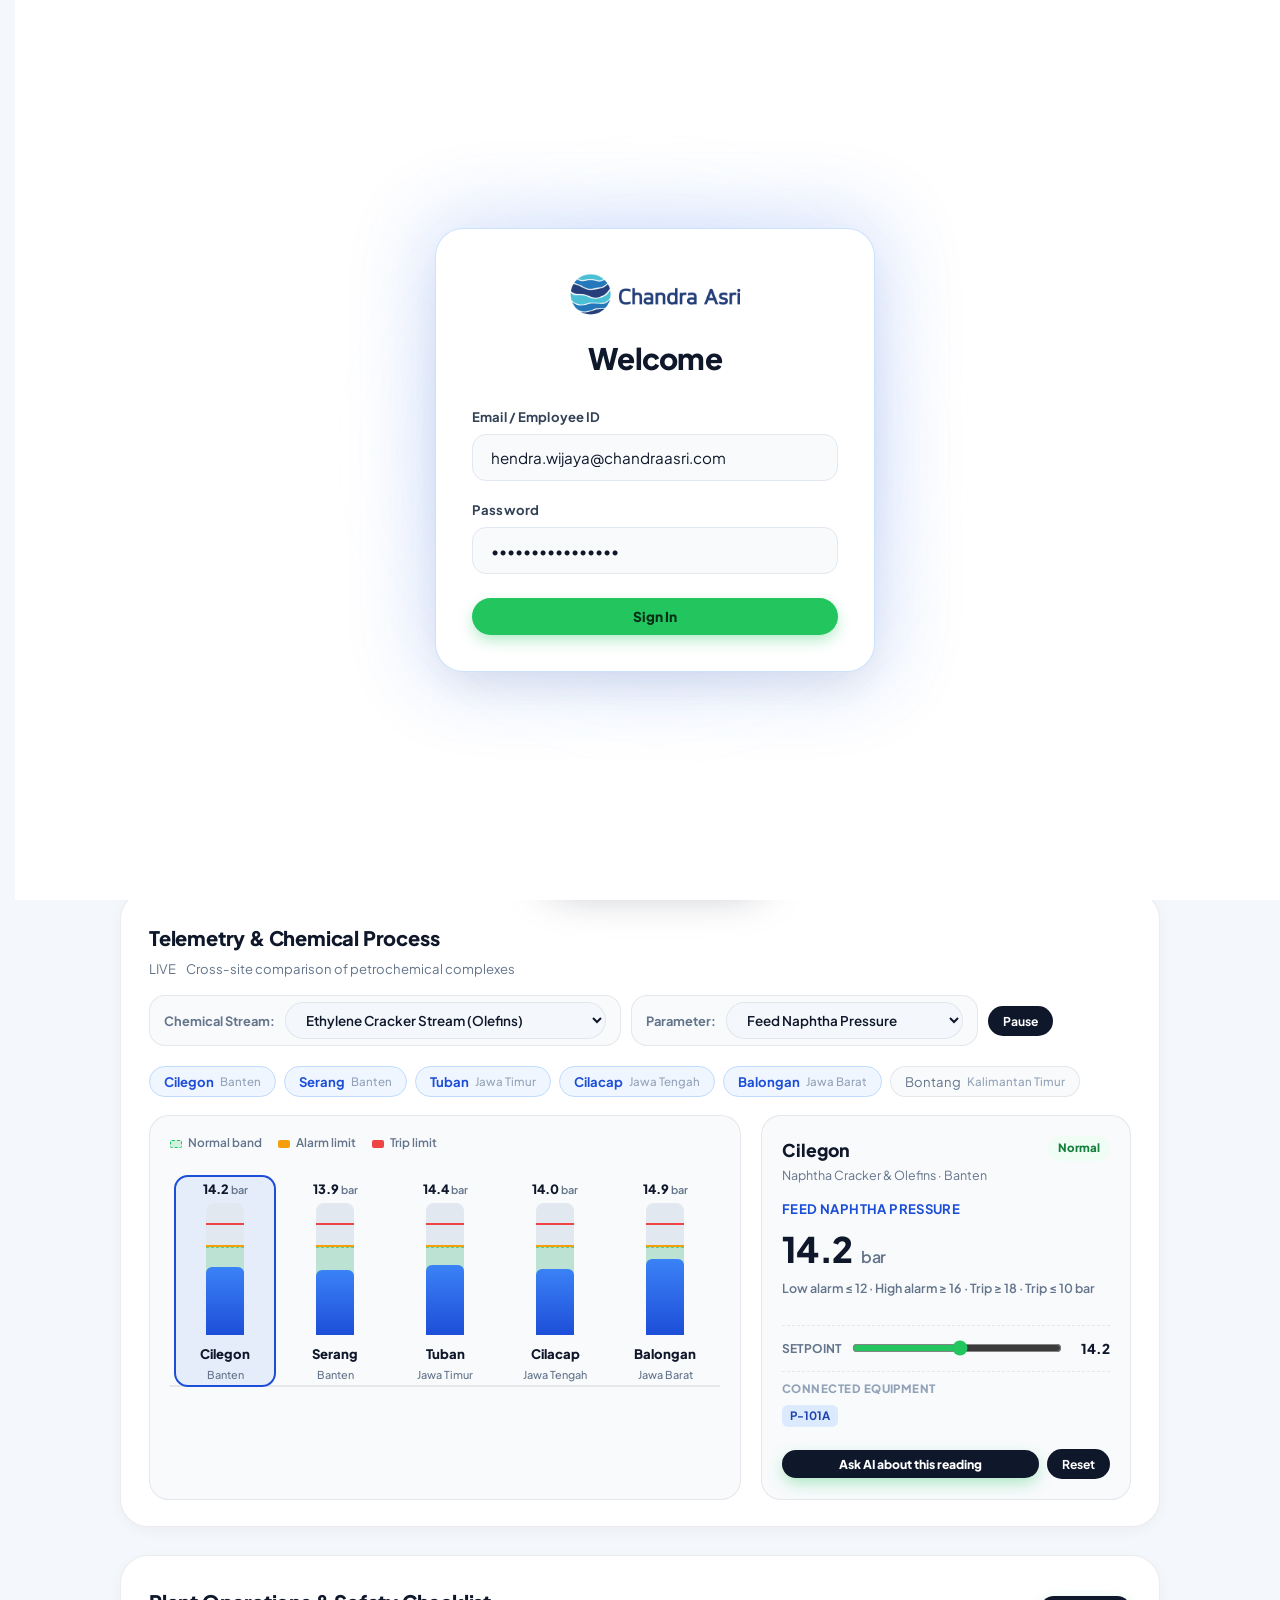
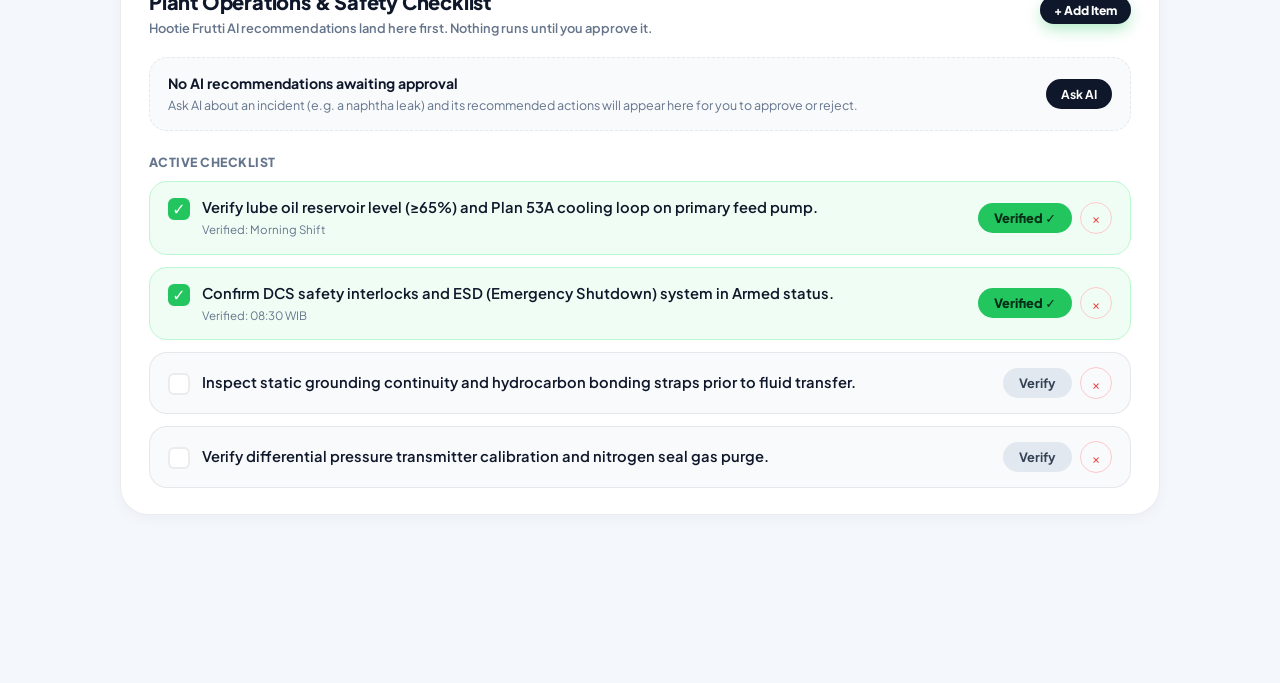
==== commit bc5dfe77: "fix(dashboard): resolve document upload, enforce strict single-doc grounding, clean up UI indicators" ====
--- a/frontend/index.html
+++ b/frontend/index.html
@@ -89,7 +89,7 @@
 
       <!-- Sisi Kanan: Quick Actions -->
       <div class="header-actions">
-        <button class="pill-btn outline-dark micro-pill" onclick="switchTab('ai-copilot')" title="Open AI Copilot">
+        <button class="pill-btn outline-dark micro-pill" onclick="switchTab('ai-copilot')" title="Ask AI">
           <svg width="16" height="16" viewBox="0 0 24 24" fill="none" stroke="currentColor" stroke-width="2.2"><path d="M21 15a2 2 0 0 1-2 2H7l-4 4V5a2 2 0 0 1 2-2h14a2 2 0 0 1 2 2z"></path></svg>
           <span>Ask AI</span>
         </button>
@@ -121,25 +121,21 @@
         <!-- Operations Link: Equipment -> Telemetry -> AI Copilot -> Safety Checklist (saling terhubung) -->
         <nav class="ops-link-strip" id="opsLinkStrip" aria-label="Connected operations flow">
           <button type="button" class="ops-node" id="opsNodeEquip" onclick="scrollToDashSection('criticalEquipmentSection')">
-            <span class="ops-node-dot blue"></span>
             <span class="ops-node-label" id="lblOpsEquip">Equipment</span>
             <span class="ops-node-metric" id="opsMetricEquip">-</span>
           </button>
           <span class="ops-link-arrow" aria-hidden="true"></span>
           <button type="button" class="ops-node" id="opsNodeTele" onclick="scrollToDashSection('telemetrySection')">
-            <span class="ops-node-dot green live-pulse"></span>
-            <span class="ops-node-label" id="lblOpsTele">Live Telemetry</span>
+            <span class="ops-node-label" id="lblOpsTele">Telemetry</span>
             <span class="ops-node-metric" id="opsMetricTele">-</span>
           </button>
           <span class="ops-link-arrow" aria-hidden="true"></span>
           <button type="button" class="ops-node" id="opsNodeAi" onclick="switchTab('ai-copilot')">
-            <span class="ops-node-dot violet"></span>
-            <span class="ops-node-label" id="lblOpsAi">AI Copilot</span>
+            <span class="ops-node-label" id="lblOpsAi">Ask AI</span>
             <span class="ops-node-metric" id="opsMetricAi">-</span>
           </button>
           <span class="ops-link-arrow" aria-hidden="true"></span>
           <button type="button" class="ops-node" id="opsNodeChk" onclick="scrollToDashSection('checklistSection')">
-            <span class="ops-node-dot amber"></span>
             <span class="ops-node-label" id="lblOpsChk">Safety Checklist</span>
             <span class="ops-node-metric" id="opsMetricChk">-</span>
           </button>
@@ -150,7 +146,7 @@
           <div class="deck-header-row">
             <div>
               <h2 class="section-title" id="lblCriticalEquipTitle">Critical Equipment Status</h2>
-              <p class="section-sub" id="lblCriticalEquipSub">Status follows live telemetry. Abnormal readings can be escalated straight to AI Copilot.</p>
+              <p class="section-sub" id="lblCriticalEquipSub">Status follows process telemetry. Abnormal readings can be escalated straight to Ask AI.</p>
             </div>
             <button type="button" class="pill-btn outline-dark micro-pill" onclick="openAddEquipmentModal()">
               <span id="lblAddEquipBtn">+ Add Equipment</span>
@@ -167,9 +163,9 @@
         <div class="telemetry-wrapper-card" id="telemetrySection">
           <div class="telemetry-top-bar">
             <div class="telemetry-title-block">
-              <h3 class="telemetry-heading" id="lblTelemetryHeading">Live Telemetry &amp; Chemical Process</h3>
+              <h3 class="telemetry-heading" id="lblTelemetryHeading">Telemetry &amp; Chemical Process</h3>
               <p class="telemetry-subline">
-                <span class="live-indicator" id="telemetryLiveIndicator"><span class="live-dot"></span><span id="lblLiveState">LIVE</span></span>
+                <span id="lblLiveState">LIVE</span></span>
                 <span id="lblTelemetrySub">Cross-site comparison of petrochemical complexes</span>
               </p>
             </div>
@@ -226,7 +222,7 @@
           <div class="cmc-header-row">
             <div>
               <h3 class="cmc-title" id="lblChecklistTitle">Plant Operations &amp; Safety Checklist</h3>
-              <p class="section-sub" id="lblChecklistSub">AI Copilot recommendations land here first. Nothing runs until you approve it.</p>
+              <p class="section-sub" id="lblChecklistSub">Hootie Frutti AI recommendations land here first. Nothing runs until you approve it.</p>
             </div>
             <button type="button" class="pill-btn accent-green micro-pill" onclick="openAddChecklistModal()">
               <span id="lblAddChecklistBtn">+ Add Item</span>
@@ -639,7 +635,7 @@
       <div class="cm-footer">
         <button type="button" class="pill-btn outline-dark" onclick="closeEquipmentDetailModal()">Close</button>
         <button type="button" class="pill-btn accent-green" id="modalAskCopilotBtn">
-          <span>Consult AI Copilot</span>
+          <span>Consult AI</span>
         </button>
       </div>
     </div>
--- a/frontend/styles.css
+++ b/frontend/styles.css
@@ -820,8 +820,8 @@
 }
 
 .deck-card-purple {
-  background: #FAF5FF;
-  border-color: #E9D5FF;
+  background: var(--blue-tint-bg);
+  border-color: var(--blue-tint-border);
 }
 
 .deck-card-top {
@@ -3706,15 +3706,15 @@
 }
 
 .ops-node.has-alert {
-  border-color: #FECACA;
-  background: #FEF2F2;
-  color: #991B1B;
+  border-color: var(--blue-tint-border);
+  background: var(--blue-tint-bg);
+  color: var(--blue-primary);
 }
 
 .ops-node.has-pending {
-  border-color: #FEF08A;
-  background: #FEFCE8;
-  color: #854D0E;
+  border-color: var(--blue-tint-border);
+  background: var(--blue-tint-bg);
+  color: var(--blue-primary);
 }
 
 .ops-node-dot {
@@ -3745,10 +3745,11 @@
 
 .ops-node-metric {
   font-size: 0.76rem;
-  color: var(--text-muted);
-  font-weight: 600;
-  background: rgba(15, 23, 42, 0.04);
-  padding: 2px 8px;
+  color: #1E40AF;
+  font-weight: 700;
+  background: #EFF6FF;
+  border: 1px solid #DBEAFE;
+  padding: 2px 9px;
   border-radius: 999px;
 }
 
@@ -4204,8 +4205,9 @@
   color: #1E40AF;
 }
 .ctx-chip.ai {
-  background: #F3E8FF;
-  color: #6B21A8;
+  background: #EFF6FF;
+  border: 1px solid #BFDBFE;
+  color: #1D4ED8;
 }
 
 /* --- Checklist AI Pending Zone --- */
@@ -4240,8 +4242,8 @@
 }
 
 .ai-batch-card {
-  background: #FAF5FF;
-  border: 1.5px solid #E9D5FF;
+  background: #EFF6FF;
+  border: 1.5px solid #BFDBFE;
   border-radius: 20px;
   padding: 18px 20px;
   display: flex;
@@ -4261,7 +4263,7 @@
   font-size: 0.72rem;
   font-weight: 800;
   text-transform: uppercase;
-  color: #7E22CE;
+  color: #1D4ED8;
   letter-spacing: 0.04em;
 }
 
@@ -4346,7 +4348,7 @@
   height: 22px;
   border-radius: 50%;
   background: #F3E8FF;
-  color: #7E22CE;
+  color: #1D4ED8;
   font-size: 0.74rem;
   font-weight: 800;
   display: flex;
@@ -4420,3 +4422,8 @@
     justify-content: flex-start;
   }
 }
+
+/* Hide all green dots and live indicator as requested */
+.live-indicator, .live-dot, .live-pulse, .ops-node-dot, .deck-live-row .live-dot, .site-chip .chip-dot {
+  display: none !important;
+}
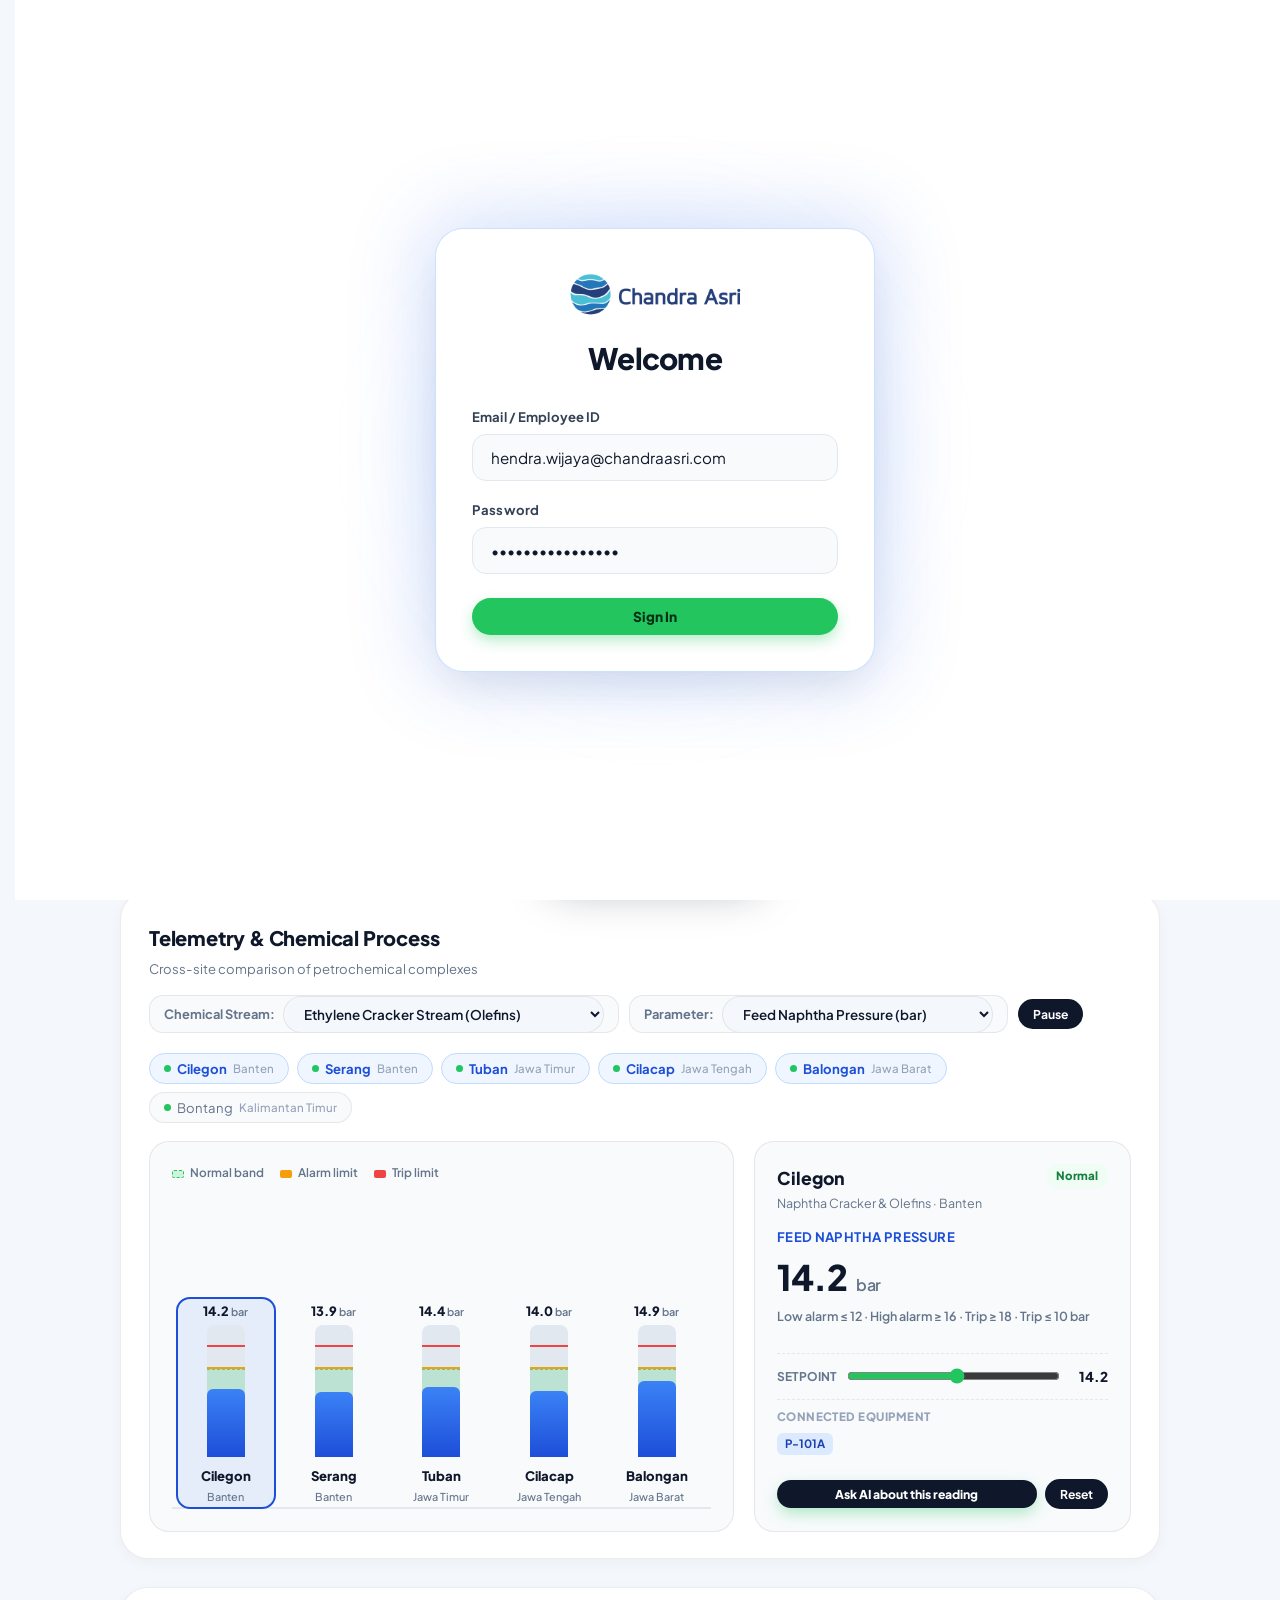
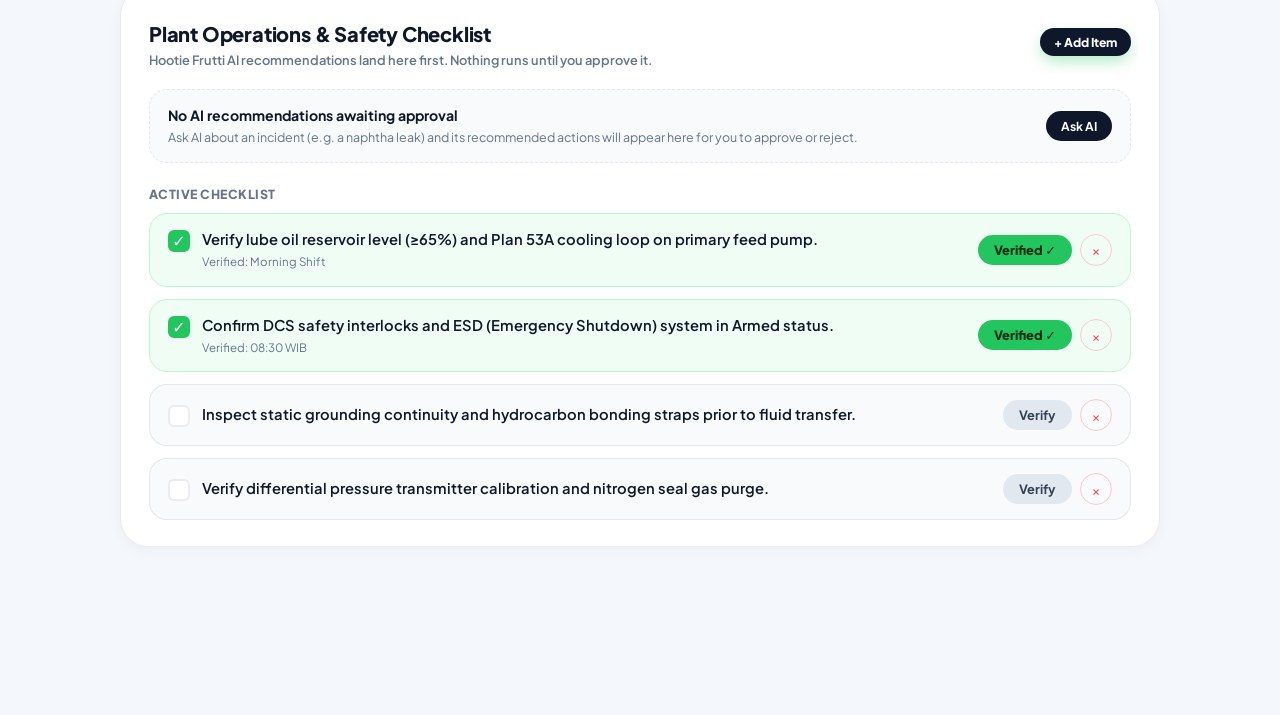
==== commit 41f7d3d4: "feat(telemetry & ui): add mobile responsiveness, correct chemical parameter units (C, bar, um, t/h)," ====
--- a/frontend/index.html
+++ b/frontend/index.html
@@ -2,7 +2,7 @@
 <html lang="id">
 <head>
   <meta charset="UTF-8">
-  <meta name="viewport" content="width=device-width, initial-scale=1, viewport-fit=cover">
+  <meta name="viewport" content="width=device-width, initial-scale=1.0, maximum-scale=1.0, user-scalable=no, viewport-fit=cover">
   <title>Chandra Asri KnowledgeHub — Plant Intelligence</title>
   
   <!-- Modern Clean Typography: Plus Jakarta Sans -->
@@ -165,7 +165,7 @@
             <div class="telemetry-title-block">
               <h3 class="telemetry-heading" id="lblTelemetryHeading">Telemetry &amp; Chemical Process</h3>
               <p class="telemetry-subline">
-                <span id="lblLiveState">LIVE</span></span>
+                
                 <span id="lblTelemetrySub">Cross-site comparison of petrochemical complexes</span>
               </p>
             </div>
--- a/frontend/styles.css
+++ b/frontend/styles.css
@@ -767,9 +767,10 @@
 
 .deck-header {
   display: flex;
-  align-items: baseline;
+  align-items: center;
   justify-content: space-between;
-  margin-bottom: 16px;
+  margin-bottom: 20px;
+  gap: 16px;
 }
 
 .section-title {
@@ -789,6 +790,7 @@
   display: grid;
   grid-template-columns: repeat(3, 1fr);
   gap: 16px;
+  align-items: stretch;
 }
 
 .deck-card {
@@ -802,6 +804,9 @@
   cursor: pointer;
   box-shadow: var(--shadow-sm);
   transition: all 0.25s cubic-bezier(0.16, 1, 0.3, 1);
+
+  height: 100%;
+  box-sizing: border-box;
 }
 
 .deck-card:hover {
@@ -2106,8 +2111,11 @@
     display: none;
   }
   .stacked-cards-container {
-    grid-template-columns: 1fr;
-  }
+  display: grid;
+  grid-template-columns: repeat(3, 1fr);
+  gap: 16px;
+  align-items: stretch;
+}
   .two-bento-grid {
     grid-template-columns: 1fr;
   }
@@ -2903,6 +2911,9 @@
   transition: all 0.25s cubic-bezier(0.16, 1, 0.3, 1);
   position: relative;
   cursor: pointer;
+
+  height: 100%;
+  box-sizing: border-box;
 }
 
 .deck-card:hover {
@@ -3038,13 +3049,15 @@
 }
 
 .chemical-selector-wrap {
-  display: flex;
-  align-items: center;
-  gap: 10px;
+  display: inline-flex;
+  align-items: center;
+  gap: 8px;
   background: #F8FAFC;
   border: 1px solid var(--border-soft);
   padding: 6px 14px;
-  border-radius: 16px;
+  border-radius: 14px;
+  height: 38px;
+  box-sizing: border-box;
 }
 
 .chemical-selector-wrap label {
@@ -3877,7 +3890,7 @@
 }
 
 .telemetry-controls {
-  display: flex;
+  display: inline-flex;
   align-items: center;
   gap: 10px;
   flex-wrap: wrap;
@@ -3933,7 +3946,7 @@
 /* --- Telemetry Grid & Cross-site Bar Chart --- */
 .telemetry-grid {
   display: grid;
-  grid-template-columns: 1.6fr 1fr;
+  grid-template-columns: 1.55fr 1fr;
   gap: 20px;
   align-items: stretch;
 }
@@ -3942,9 +3955,12 @@
   background: #F8FAFC;
   border: 1.5px solid var(--border-soft);
   border-radius: 20px;
-  padding: 18px 20px;
-  display: flex;
-  flex-direction: column;
+  padding: 22px;
+  box-sizing: border-box;
+  display: flex;
+  flex-direction: column;
+  justify-content: space-between;
+  height: 100%;
   gap: 14px;
 }
 
@@ -4095,9 +4111,12 @@
   background: #F8FAFC;
   border: 1.5px solid var(--border-soft);
   border-radius: 20px;
-  padding: 20px;
-  display: flex;
-  flex-direction: column;
+  padding: 22px;
+  box-sizing: border-box;
+  display: flex;
+  flex-direction: column;
+  justify-content: space-between;
+  height: 100%;
   gap: 12px;
 }
 
@@ -4177,7 +4196,7 @@
   align-items: center;
   gap: 8px;
   margin-top: auto;
-  padding-top: 10px;
+  padding-top: 12px;
 }
 .sdp-actions button:first-child {
   flex: 1;
@@ -4413,11 +4432,7 @@
   color: #15803D;
 }
 
-/* --- Responsive Adjustments --- */
-@media (max-width: 900px) {
-  .telemetry-grid {
-    grid-template-columns: 1fr;
-  }
+
   .ops-link-strip {
     justify-content: flex-start;
   }
@@ -4427,3 +4442,144 @@
 .live-indicator, .live-dot, .live-pulse, .ops-node-dot, .deck-live-row .live-dot, .site-chip .chip-dot {
   display: none !important;
 }
+
+/* ==================================================================== */
+/* COMPREHENSIVE RESPONSIVE DESIGN (DESKTOP, TABLET & MOBILE PHONES)    */
+/* ==================================================================== */
+@media (max-width: 1024px) {
+  .stacked-cards-container {
+    grid-template-columns: repeat(2, 1fr);
+  }
+  .telemetry-grid {
+    grid-template-columns: 1fr;
+    gap: 16px;
+  }
+}
+
+@media (max-width: 768px) {
+  .ops-link-strip {
+    overflow-x: auto;
+    flex-wrap: nowrap;
+    -webkit-overflow-scrolling: touch;
+    padding: 8px 12px;
+    gap: 6px;
+  }
+  .ops-node {
+    flex-shrink: 0;
+    padding: 6px 12px;
+    font-size: 0.8rem;
+  }
+  .ops-link-arrow {
+    display: none;
+  }
+  .site-chips-row {
+    overflow-x: auto;
+    flex-wrap: nowrap;
+    -webkit-overflow-scrolling: touch;
+    padding-bottom: 6px;
+  }
+  .site-chip {
+    flex-shrink: 0;
+  }
+}
+
+@media (max-width: 640px) {
+  .app-header {
+    flex-direction: column;
+    align-items: stretch;
+    gap: 12px;
+    padding: 12px 14px;
+  }
+  .header-actions {
+    width: 100%;
+    justify-content: space-between;
+  }
+  .feature-search-wrap {
+    width: 100%;
+    max-width: 100%;
+  }
+  .stacked-cards-container {
+    grid-template-columns: 1fr;
+    gap: 12px;
+  }
+  .deck-header {
+    flex-direction: column;
+    align-items: flex-start;
+    gap: 10px;
+  }
+  .deck-header button {
+    width: 100%;
+  }
+  .telemetry-wrapper-card {
+    padding: 16px 14px;
+    border-radius: 20px;
+  }
+  .telemetry-top-bar {
+    flex-direction: column;
+    align-items: stretch;
+    gap: 12px;
+  }
+  .telemetry-controls {
+    flex-direction: column;
+    align-items: stretch;
+    width: 100%;
+    gap: 8px;
+  }
+  .chemical-selector-wrap {
+    width: 100%;
+    justify-content: space-between;
+  }
+  .chemical-selector-wrap select {
+    max-width: 60%;
+  }
+  .telemetry-controls button.pill-btn {
+    width: 100%;
+  }
+  .site-chart-card {
+    padding: 14px 10px;
+  }
+  .site-bar-chart {
+    height: 180px;
+    gap: 6px;
+    padding: 10px 2px 0 2px;
+    overflow-x: auto;
+    -webkit-overflow-scrolling: touch;
+  }
+  .site-col {
+    min-width: 50px;
+    padding: 2px 1px;
+  }
+  .site-val {
+    font-size: 0.72rem;
+  }
+  .site-val small {
+    font-size: 0.6rem;
+  }
+  .site-name {
+    font-size: 0.72rem;
+  }
+  .site-region {
+    font-size: 0.62rem;
+  }
+  .site-detail-panel {
+    padding: 16px 14px;
+  }
+  .sdp-value {
+    font-size: 1.8rem;
+  }
+  .sdp-actions {
+    flex-direction: column;
+    gap: 8px;
+  }
+  .sdp-actions button {
+    width: 100%;
+  }
+  .checklist-header {
+    flex-direction: column;
+    align-items: flex-start;
+    gap: 10px;
+  }
+  .checklist-header button {
+    width: 100%;
+  }
+}
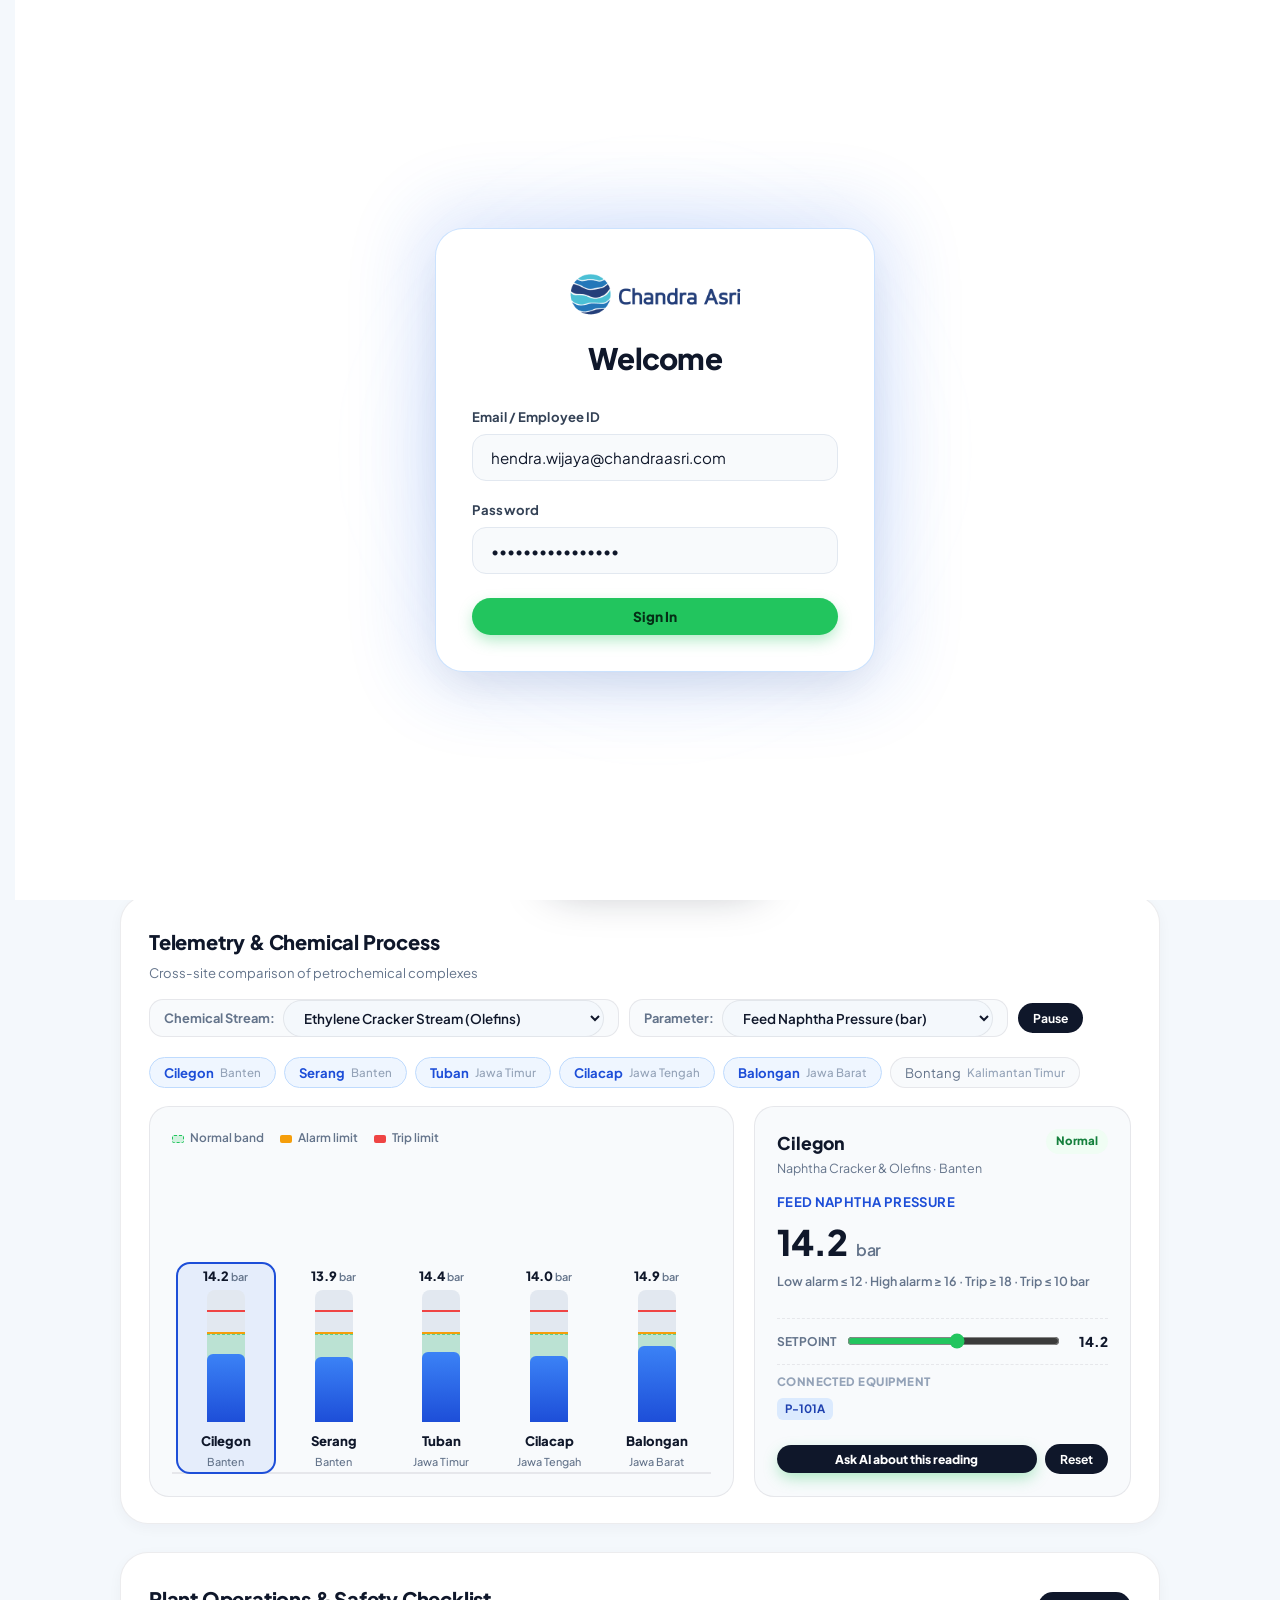
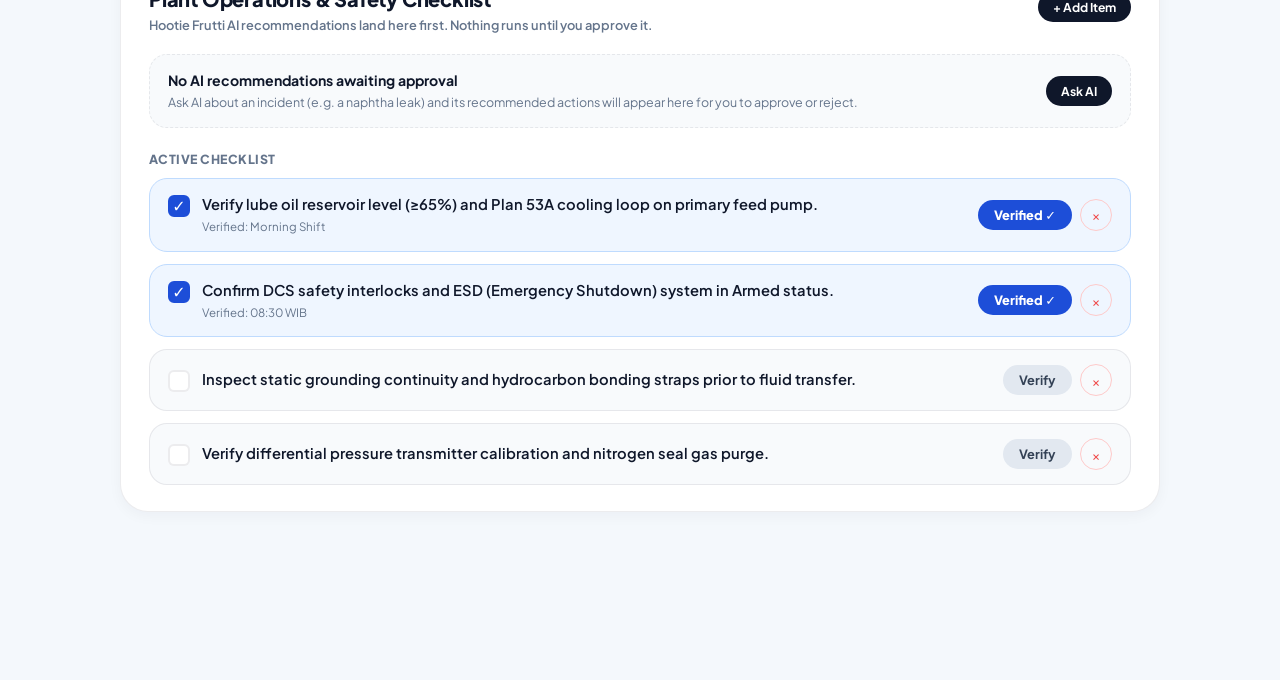
==== commit 1cd5ff08: "fix(ui & ai): equalize safety checklist bar, change purple buttons to blue, convert verified checkli" ====
--- a/frontend/index.html
+++ b/frontend/index.html
@@ -224,7 +224,7 @@
               <h3 class="cmc-title" id="lblChecklistTitle">Plant Operations &amp; Safety Checklist</h3>
               <p class="section-sub" id="lblChecklistSub">Hootie Frutti AI recommendations land here first. Nothing runs until you approve it.</p>
             </div>
-            <button type="button" class="pill-btn accent-green micro-pill" onclick="openAddChecklistModal()">
+            <button type="button" class="pill-btn outline-dark micro-pill" onclick="openAddChecklistModal()">
               <span id="lblAddChecklistBtn">+ Add Item</span>
             </button>
           </div>
@@ -348,6 +348,7 @@
             <div class="copilot-input-zone">
               <!-- Bar kecil abu-abu nama dokumen (hanya tampil jika ada dokumen yang dipilih) -->
               <div class="active-grounding-tag" id="activeGroundingTag" style="display:none">
+                <svg width="13" height="13" viewBox="0 0 24 24" fill="none" stroke="currentColor" stroke-width="2.2" style="flex-shrink:0;color:#64748B;"><path d="M14 2H6a2 2 0 0 0-2 2v16a2 2 0 0 0 2 2h12a2 2 0 0 0 2-2V8z"></path><polyline points="14 2 14 8 20 8"></polyline></svg>
                 <span id="activeGroundingText"></span>
                 <button type="button" id="clearGroundingBtn" class="clear-grounding-pill" style="display:none" onclick="resetActiveGrounding()">&times;</button>
               </div>
--- a/frontend/styles.css
+++ b/frontend/styles.css
@@ -853,7 +853,7 @@
 
 .deck-badge.normal { color: var(--green-text); }
 .deck-badge.safe { color: var(--blue-text); }
-.deck-badge.optimal { color: #7C3AED; }
+.deck-badge.optimal { color: #1D4ED8; }
 
 .deck-title {
   font-size: 1.05rem;
@@ -2574,16 +2574,17 @@
 .active-grounding-tag {
   display: inline-flex;
   align-items: center;
-  gap: 6px;
+  gap: 8px;
   background: #F1F5F9;
-  border: 1px solid #E2E8F0;
-  padding: 3px 10px;
+  border: 1px solid #CBD5E1;
+  padding: 4px 12px;
   border-radius: 999px;
-  font-size: 0.72rem;
-  font-weight: 600;
-  color: #64748B;
+  font-size: 0.74rem;
+  font-weight: 700;
+  color: #475569;
   align-self: flex-start;
-  margin-bottom: 4px;
+  margin-bottom: 8px;
+  box-shadow: 0 1px 3px rgba(0, 0, 0, 0.04);
 }
 
 .grounding-dot {
@@ -3174,8 +3175,8 @@
 }
 
 .checklist-item-row.is-verified {
-  border-color: #BBF7D0;
-  background: #F0FDF4;
+  border-color: #BFDBFE;
+  background: #EFF6FF;
 }
 
 .cir-left {
@@ -3201,8 +3202,8 @@
 }
 
 .checklist-item-row.is-verified .cir-checkbox-indicator {
-  background: var(--green-accent);
-  border-color: var(--green-accent);
+  background: var(--blue-primary);
+  border-color: var(--blue-primary);
 }
 
 .cir-text {
@@ -3242,13 +3243,13 @@
 }
 
 .checklist-check-btn.unverified:hover {
-  background: var(--green-accent);
-  color: #052E16;
+  background: #DBEAFE;
+  color: #1E40AF;
 }
 
 .checklist-check-btn.verified {
-  background: var(--green-accent);
-  color: #052E16;
+  background: var(--blue-primary);
+  color: #fff;
   font-weight: 800;
 }
 
@@ -3698,13 +3699,16 @@
 }
 
 .ops-node {
+  flex: 1 1 0;
+  min-width: 0;
   display: inline-flex;
   align-items: center;
+  justify-content: center;
   gap: 8px;
   background: transparent;
   border: 1px solid transparent;
   border-radius: 999px;
-  padding: 6px 14px;
+  padding: 8px 12px;
   cursor: pointer;
   font-family: var(--font-base);
   font-size: 0.84rem;
@@ -3738,7 +3742,7 @@
 }
 .ops-node-dot.blue { background: var(--blue-primary); }
 .ops-node-dot.green { background: var(--green-accent); }
-.ops-node-dot.violet { background: #8B5CF6; }
+.ops-node-dot.violet { background: var(--blue-primary); }
 .ops-node-dot.amber { background: #F59E0B; }
 
 .live-pulse {
@@ -4300,8 +4304,8 @@
 }
 
 .chk-approve-btn {
-  background: var(--green-accent);
-  color: #052E16;
+  background: var(--blue-primary);
+  color: #fff;
   border: none;
   font-family: var(--font-base);
   font-size: 0.78rem;
@@ -4312,7 +4316,7 @@
   transition: all 0.2s ease;
 }
 .chk-approve-btn:hover {
-  background: var(--green-hover);
+  background: #1E40AF;
   color: #fff;
 }
 .chk-approve-btn.small {
@@ -4356,7 +4360,7 @@
   align-items: center;
   justify-content: space-between;
   background: var(--surface);
-  border: 1px solid #E9D5FF;
+  border: 1px solid #BFDBFE;
   border-radius: 12px;
   padding: 10px 14px;
   gap: 12px;
@@ -4366,7 +4370,8 @@
   width: 22px;
   height: 22px;
   border-radius: 50%;
-  background: #F3E8FF;
+  background: #EFF6FF;
+  border: 1px solid #BFDBFE;
   color: #1D4ED8;
   font-size: 0.74rem;
   font-weight: 800;
@@ -4412,8 +4417,8 @@
   display: flex;
   align-items: center;
   justify-content: space-between;
-  background: #F0FDF4;
-  border: 1.5px solid #BBF7D0;
+  background: #EFF6FF;
+  border: 1.5px solid #BFDBFE;
   border-radius: 14px;
   padding: 10px 14px;
   margin-top: 14px;
@@ -4423,19 +4428,32 @@
 
 .ai-handoff-text {
   font-size: 0.84rem;
-  color: #14532D;
+  color: #1E40AF;
   font-weight: 600;
   line-height: 1.4;
   flex: 1;
 }
 .ai-handoff-text b {
-  color: #15803D;
-}
-
-
-  .ops-link-strip {
-    justify-content: flex-start;
-  }
+  color: #1D4ED8;
+}
+
+/* Chat Prompt Document Tag */
+.chat-bubble-doc-tag {
+  display: inline-flex;
+  align-items: center;
+  gap: 6px;
+  background: #F1F5F9;
+  border: 1px solid #CBD5E1;
+  padding: 3px 10px;
+  border-radius: 999px;
+  font-size: 0.72rem;
+  font-weight: 700;
+  color: #475569;
+  margin-bottom: 8px;
+}
+.chat-bubble-doc-tag svg {
+  flex-shrink: 0;
+  color: #64748B;
 }
 
 /* Hide all green dots and live indicator as requested */
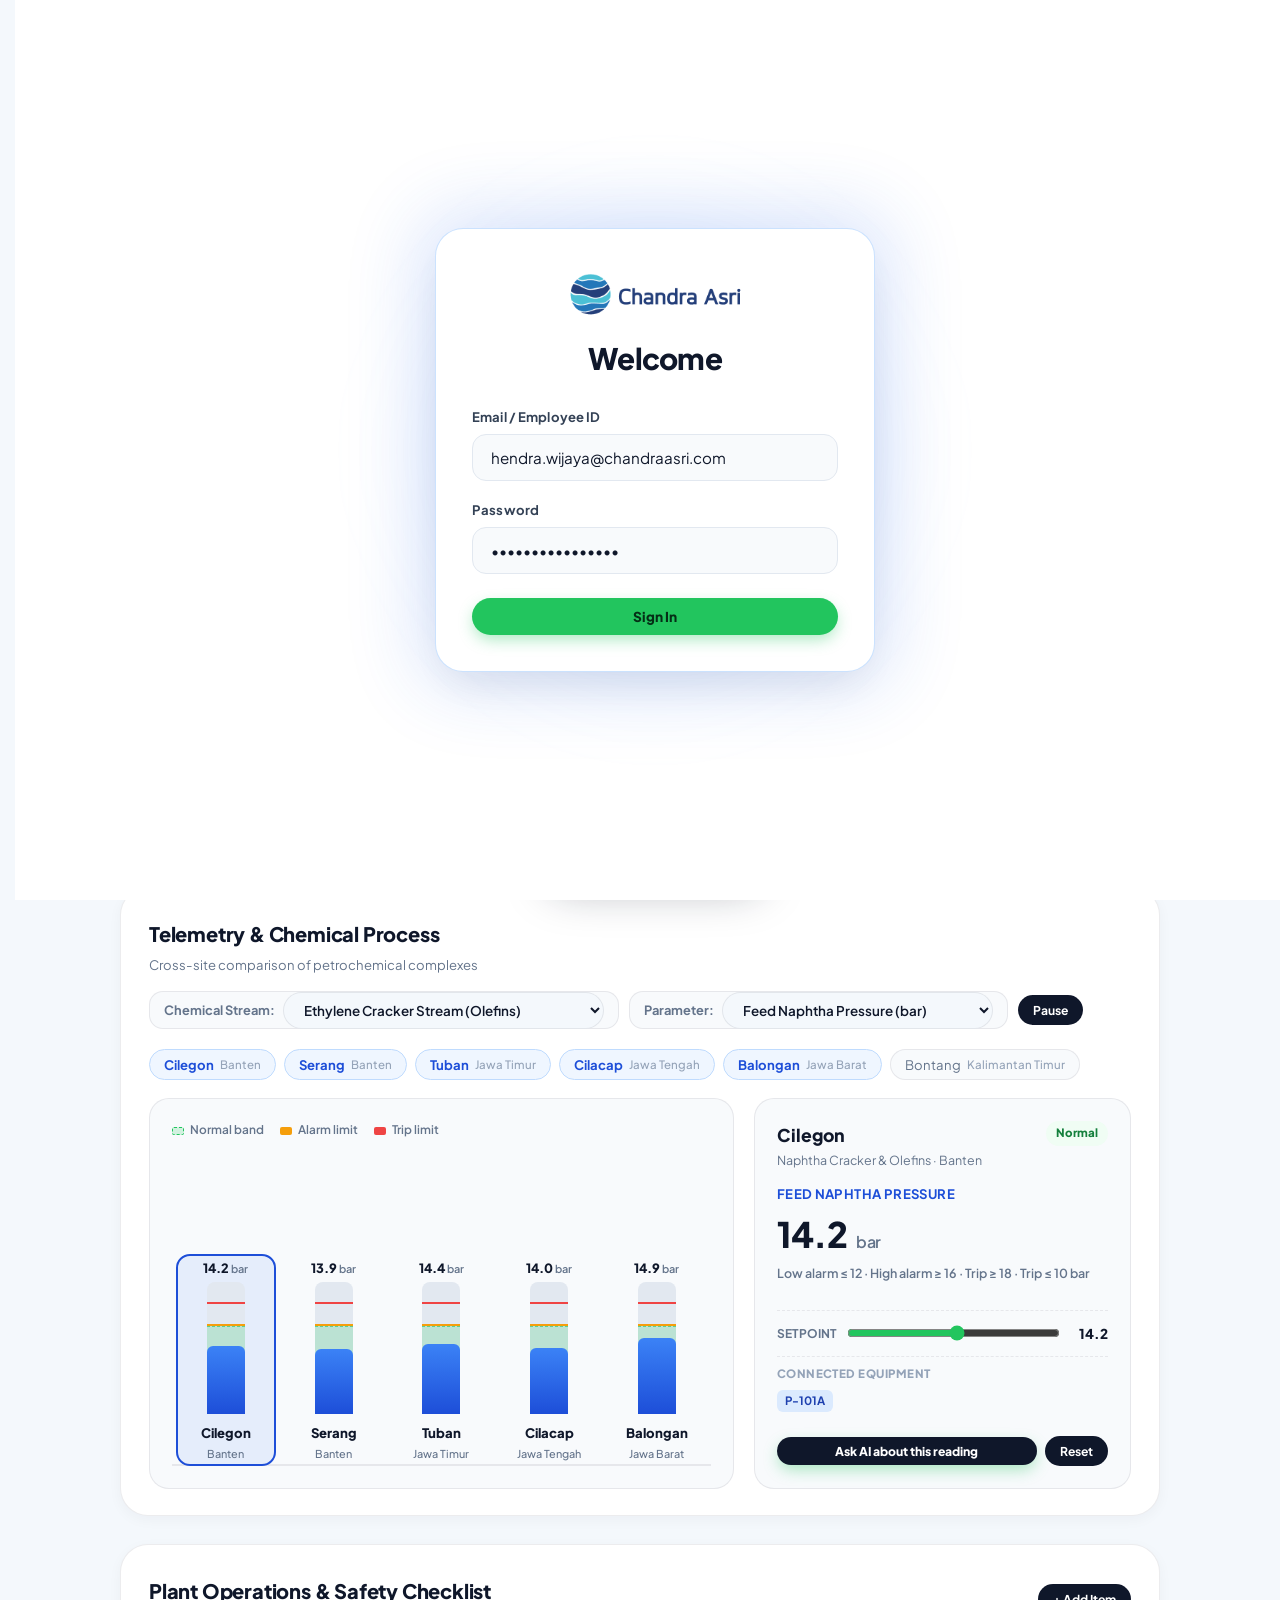
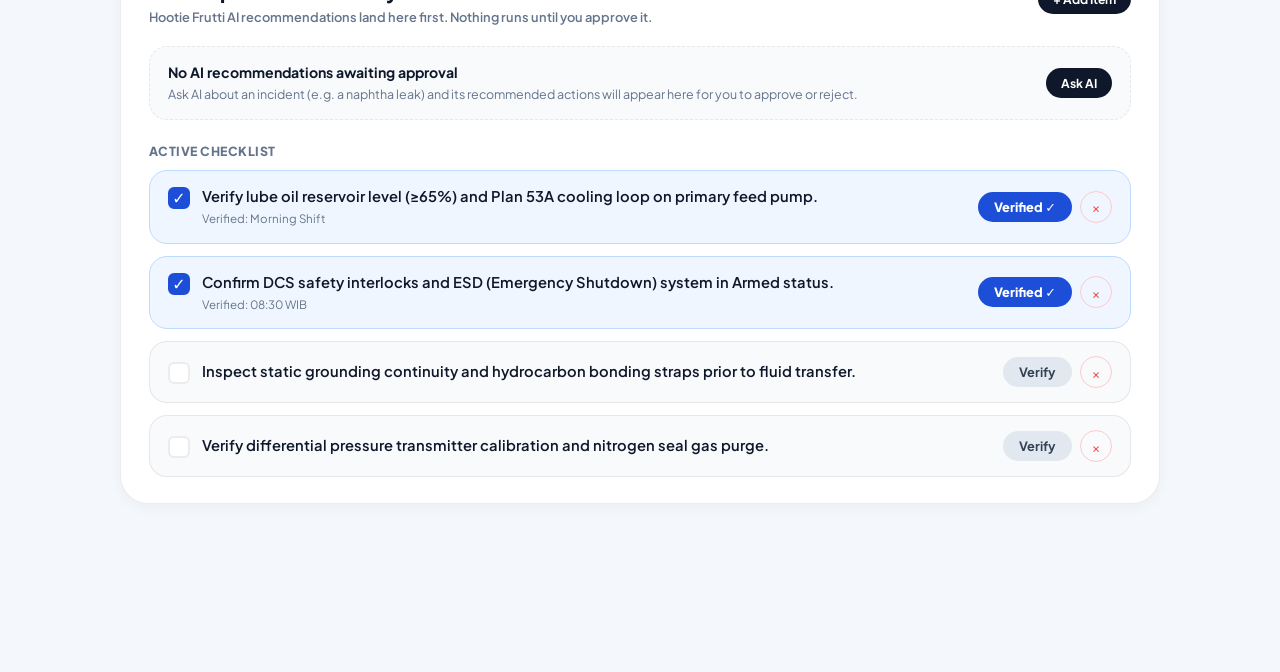
==== commit 072680a5: "fix(ui & mobile): equalize critical equipment card button dimensions, compact mobile dashboard layou" ====
--- a/frontend/index.html
+++ b/frontend/index.html
@@ -476,7 +476,7 @@
         <!-- Settings Header Banner (Sama persis panjangnya dengan Top App Bar) -->
         <div class="hero-blue-card compact-hero">
           <h1 class="hero-headline" id="lblSettingsTitle">Employee Profile &amp; Preferences</h1>
-          <p class="hero-caption" id="lblSettingsSub">Manage your operational identity, plant unit, interface language, and Google Gemini AI key configuration.</p>
+          <p class="hero-caption" id="lblSettingsSub">Manage your operational identity, plant unit, and interface language preferences.</p>
         </div>
 
         <div class="settings-profile-container">
@@ -547,10 +547,10 @@
               </div>
             </div>
 
-            <!-- Bento Box 2: System, Language & AI Reasoning Engine -->
+            <!-- Bento Box 2: Language & Preferences -->
             <div class="settings-card">
               <div class="settings-card-head">
-                <div class="settings-card-title" id="lblSystemAiHeading">System &amp; AI Engine</div>
+                <div class="settings-card-title" id="lblLangCardTitle">Language Preferences</div>
               </div>
 
               <!-- Interface Language Switcher -->
@@ -568,22 +568,6 @@
                 </div>
               </div>
 
-              <!-- AI Reasoning Engine Info (Server Managed, No Input Box) -->
-              <div class="form-group-item" style="margin-top: 6px;">
-                <label id="lblGeminiApiKeyTitle">AI Engine</label>
-                <div class="engine-status-card-clean">
-                  <div class="esc-header">
-                    <div class="esc-model-title">
-                      <svg width="18" height="18" viewBox="0 0 24 24" fill="none" stroke="currentColor" stroke-width="2.2" style="color:var(--blue-primary);"><path d="M12 2L2 7l10 5 10-5-10-5zM2 17l10 5 10-5M2 12l10 5 10-5"></path></svg>
-                      <span style="font-weight: 800; color: var(--text-main);">Google Gemini 3.8 Flash</span>
-                    </div>
-                  </div>
-                  <p id="lblGeminiHint" style="font-size: 0.8rem; color: var(--text-muted); margin-top: 6px; line-height: 1.45;">
-                    API Key terkonfigurasi secara aman di sisi server (.env). Model penalaran aktif untuk analisis mendalam tanpa halusinasi.
-                  </p>
-                </div>
-              </div>
-
               <!-- Actions Row -->
               <div class="settings-actions-row" style="margin-top: auto; padding-top: 16px;">
                 <button type="button" class="pill-btn accent-green" id="saveProfileBtn" onclick="saveUserProfile()" style="width:100%; justify-content:center;">
--- a/frontend/styles.css
+++ b/frontend/styles.css
@@ -2981,28 +2981,71 @@
   align-items: center;
   gap: 8px;
   margin-top: auto;
-  padding-top: 10px;
+  padding-top: 12px;
   border-top: 1px solid var(--border-soft);
 }
 
-.deck-actions-btn-group button {
-  flex: 1;
+.deck-actions-btn-group button.pill-btn {
+  flex: 1 1 0;
+  min-width: 0;
+  height: 36px;
+  min-height: 36px;
+  max-height: 36px;
+  padding: 0 8px;
+  font-size: 0.74rem;
+  font-weight: 700;
+  white-space: nowrap;
+  overflow: hidden;
+  text-overflow: ellipsis;
+  display: inline-flex;
+  align-items: center;
+  justify-content: center;
+  text-align: center;
+  box-sizing: border-box;
+  border-radius: 999px;
+  line-height: 1;
+}
+
+.deck-actions-btn-group button.pill-btn.outline-dark {
+  background: var(--surface);
+  border: 1.5px solid var(--border-soft);
+  color: var(--text-main);
+  box-shadow: none;
+}
+.deck-actions-btn-group button.pill-btn.outline-dark:hover {
+  background: #F1F5F9;
+  border-color: #CBD5E1;
+}
+
+.deck-actions-btn-group button.pill-btn.accent-green {
+  background: var(--blue-primary);
+  color: #fff;
+  border: 1.5px solid transparent;
+  box-shadow: 0 4px 12px rgba(29, 78, 216, 0.25);
+}
+.deck-actions-btn-group button.pill-btn.accent-green:hover {
+  background: #1E40AF;
+  box-shadow: 0 6px 14px rgba(29, 78, 216, 0.35);
 }
 
 .deck-del-btn {
+  flex: 0 0 36px !important;
+  width: 36px !important;
+  height: 36px !important;
+  min-width: 36px !important;
+  max-width: 36px !important;
+  border-radius: 50%;
+  display: flex;
+  align-items: center;
+  justify-content: center;
+  font-size: 0.9rem;
+  line-height: 1;
+  box-sizing: border-box;
   background: transparent;
   border: 1px solid #FECACA;
   color: #EF4444;
-  border-radius: 999px;
-  width: 32px;
-  height: 32px;
-  display: flex;
-  align-items: center;
-  justify-content: center;
   cursor: pointer;
-  font-size: 0.85rem;
   transition: all 0.2s ease;
-  flex: none !important;
 }
 
 .deck-del-btn:hover {
@@ -3401,10 +3444,11 @@
 
 .settings-bento-grid {
   display: grid;
-  grid-template-columns: 1.15fr 0.85fr;
+  grid-template-columns: 1fr 1fr;
   gap: 24px;
   width: 100%;
   box-sizing: border-box;
+  align-items: stretch;
 }
 
 @media (max-width: 900px) {
@@ -3416,14 +3460,16 @@
 .settings-card {
   background: #FFFFFF;
   border: 1.5px solid var(--border-soft);
-  border-radius: 32px;
-  padding: 32px 36px;
+  border-radius: 28px;
+  padding: 28px 30px;
   box-shadow: var(--shadow-sm);
   box-sizing: border-box;
   display: flex;
   flex-direction: column;
+  justify-content: space-between;
   gap: 20px;
   position: relative;
+  height: 100%;
 }
 
 @media (max-width: 768px) {
@@ -3589,7 +3635,7 @@
   border: 1.5px solid var(--border-soft, #E2E8F0);
   border-radius: 16px;
   padding: 6px;
-  max-width: 480px;
+  max-width: 100%;
   width: 100%;
   box-sizing: border-box;
   box-shadow: inset 0 1px 3px rgba(15, 23, 42, 0.04);
@@ -4475,129 +4521,298 @@
 }
 
 @media (max-width: 768px) {
+  .main-content {
+    padding: 12px 14px 85px 14px !important;
+  }
+
+  /* Compact Header */
+  .app-header {
+    flex-direction: column;
+    align-items: stretch;
+    gap: 8px;
+    padding: 10px 12px;
+  }
+  .header-actions {
+    width: 100%;
+    justify-content: space-between;
+  }
+  .feature-search-wrap {
+    width: 100%;
+    max-width: 100%;
+  }
+
+  /* Compact Hero Banner */
+  .hero-blue-card {
+    padding: 18px 16px !important;
+    border-radius: 20px !important;
+    margin-bottom: 12px !important;
+  }
+  .hero-blue-card.compact-hero {
+    padding: 16px 14px !important;
+    margin-bottom: 12px !important;
+  }
+  .hero-headline {
+    font-size: 1.35rem !important;
+    line-height: 1.2 !important;
+    margin-bottom: 4px !important;
+  }
+  .hero-caption {
+    font-size: 0.78rem !important;
+    line-height: 1.35 !important;
+    margin-bottom: 0 !important;
+  }
+
+  /* Compact Ops Link Strip */
   .ops-link-strip {
     overflow-x: auto;
     flex-wrap: nowrap;
     -webkit-overflow-scrolling: touch;
-    padding: 8px 12px;
-    gap: 6px;
+    padding: 6px 8px !important;
+    border-radius: 14px !important;
+    margin-bottom: 12px !important;
+    gap: 4px !important;
   }
   .ops-node {
     flex-shrink: 0;
-    padding: 6px 12px;
-    font-size: 0.8rem;
+    padding: 6px 8px !important;
+    font-size: 0.74rem !important;
+  }
+  .ops-node-label {
+    font-size: 0.74rem !important;
+  }
+  .ops-node-metric {
+    font-size: 0.68rem !important;
+    padding: 2px 6px !important;
   }
   .ops-link-arrow {
     display: none;
+  }
+
+  /* Compact Critical Equipment */
+  .stacked-deck-section {
+    margin-bottom: 12px !important;
+  }
+  .deck-header-row {
+    margin-bottom: 8px !important;
+    gap: 8px !important;
+  }
+  .section-title {
+    font-size: 1.05rem !important;
+    line-height: 1.2 !important;
+  }
+  .section-sub {
+    font-size: 0.72rem !important;
+    line-height: 1.3 !important;
+  }
+  .stacked-cards-container {
+    grid-template-columns: 1fr !important;
+    gap: 10px !important;
+  }
+  .deck-card {
+    padding: 14px 14px 12px 14px !important;
+    border-radius: 16px !important;
+    gap: 8px !important;
+  }
+  .deck-title {
+    font-size: 0.95rem !important;
+    line-height: 1.25 !important;
+  }
+  .deck-site-line {
+    font-size: 0.72rem !important;
+  }
+  .deck-live-row {
+    font-size: 0.72rem !important;
+    padding: 4px 8px !important;
+    margin: 2px 0 !important;
+  }
+  .deck-desc {
+    font-size: 0.75rem !important;
+    line-height: 1.35 !important;
+    margin: 2px 0 !important;
+  }
+  .deck-actions-btn-group {
+    padding-top: 8px !important;
+    gap: 6px !important;
+  }
+  .deck-actions-btn-group button.pill-btn {
+    height: 34px !important;
+    min-height: 34px !important;
+    font-size: 0.72rem !important;
+  }
+  .deck-actions-btn-group .deck-del-btn {
+    width: 34px !important;
+    height: 34px !important;
+    flex: 0 0 34px !important;
+  }
+
+  /* Compact Telemetry */
+  .telemetry-wrapper-card {
+    padding: 14px 12px !important;
+    border-radius: 18px !important;
+    margin-bottom: 12px !important;
+  }
+  .telemetry-top-bar {
+    flex-direction: column;
+    align-items: stretch;
+    gap: 8px !important;
+    margin-bottom: 8px !important;
+  }
+  .telemetry-heading {
+    font-size: 1.05rem !important;
+  }
+  .telemetry-subline {
+    font-size: 0.72rem !important;
+  }
+  .telemetry-controls {
+    flex-direction: column;
+    align-items: stretch;
+    width: 100%;
+    gap: 6px !important;
+  }
+  .chemical-selector-wrap {
+    width: 100%;
+    justify-content: space-between;
+    font-size: 0.72rem;
+  }
+  .chemical-selector-wrap select {
+    max-width: 60%;
+    padding: 5px 8px;
+    font-size: 0.74rem;
+  }
+  .telemetry-controls button.pill-btn {
+    width: 100%;
   }
   .site-chips-row {
     overflow-x: auto;
     flex-wrap: nowrap;
     -webkit-overflow-scrolling: touch;
-    padding-bottom: 6px;
+    gap: 5px !important;
+    padding-bottom: 4px !important;
+    margin-bottom: 8px !important;
   }
   .site-chip {
     flex-shrink: 0;
-  }
-}
-
-@media (max-width: 640px) {
-  .app-header {
-    flex-direction: column;
-    align-items: stretch;
-    gap: 12px;
-    padding: 12px 14px;
-  }
-  .header-actions {
-    width: 100%;
-    justify-content: space-between;
-  }
-  .feature-search-wrap {
-    width: 100%;
-    max-width: 100%;
-  }
-  .stacked-cards-container {
-    grid-template-columns: 1fr;
-    gap: 12px;
-  }
-  .deck-header {
-    flex-direction: column;
-    align-items: flex-start;
-    gap: 10px;
-  }
-  .deck-header button {
-    width: 100%;
-  }
-  .telemetry-wrapper-card {
-    padding: 16px 14px;
-    border-radius: 20px;
-  }
-  .telemetry-top-bar {
-    flex-direction: column;
-    align-items: stretch;
-    gap: 12px;
-  }
-  .telemetry-controls {
-    flex-direction: column;
-    align-items: stretch;
-    width: 100%;
-    gap: 8px;
-  }
-  .chemical-selector-wrap {
-    width: 100%;
-    justify-content: space-between;
-  }
-  .chemical-selector-wrap select {
-    max-width: 60%;
-  }
-  .telemetry-controls button.pill-btn {
-    width: 100%;
+    padding: 4px 8px !important;
+    font-size: 0.72rem !important;
   }
   .site-chart-card {
-    padding: 14px 10px;
+    padding: 10px 8px !important;
+    border-radius: 14px !important;
+  }
+  .site-chart-legend {
+    gap: 8px !important;
+    font-size: 0.68rem !important;
+    margin-bottom: 4px;
   }
   .site-bar-chart {
-    height: 180px;
-    gap: 6px;
-    padding: 10px 2px 0 2px;
+    height: 140px !important;
+    gap: 4px !important;
+    padding: 6px 2px 0 2px;
     overflow-x: auto;
     -webkit-overflow-scrolling: touch;
   }
   .site-col {
-    min-width: 50px;
+    min-width: 44px;
     padding: 2px 1px;
   }
   .site-val {
-    font-size: 0.72rem;
+    font-size: 0.68rem;
   }
   .site-val small {
-    font-size: 0.6rem;
+    font-size: 0.58rem;
   }
   .site-name {
-    font-size: 0.72rem;
+    font-size: 0.68rem;
   }
   .site-region {
-    font-size: 0.62rem;
+    font-size: 0.58rem;
   }
   .site-detail-panel {
-    padding: 16px 14px;
+    padding: 12px 10px !important;
+    border-radius: 14px !important;
+    gap: 8px !important;
   }
   .sdp-value {
-    font-size: 1.8rem;
+    font-size: 1.5rem !important;
   }
   .sdp-actions {
     flex-direction: column;
-    gap: 8px;
+    gap: 6px;
   }
   .sdp-actions button {
     width: 100%;
   }
-  .checklist-header {
-    flex-direction: column;
-    align-items: flex-start;
-    gap: 10px;
-  }
-  .checklist-header button {
-    width: 100%;
-  }
-}
+
+  /* Compact Checklist */
+  .checklist-module-card {
+    padding: 14px 12px !important;
+    border-radius: 18px !important;
+    margin-bottom: 12px !important;
+  }
+  .cmc-title {
+    font-size: 1.05rem !important;
+  }
+  .ai-pending-empty {
+    padding: 8px 10px !important;
+    border-radius: 12px !important;
+    gap: 6px !important;
+  }
+  .ai-pending-empty b {
+    font-size: 0.8rem;
+  }
+  .ai-pending-empty span {
+    font-size: 0.72rem;
+  }
+  .chk-section-label {
+    font-size: 0.76rem !important;
+    margin: 8px 0 6px 0 !important;
+  }
+  .checklist-items-table {
+    gap: 6px !important;
+  }
+  .checklist-item-row {
+    padding: 8px 10px !important;
+    border-radius: 12px !important;
+    gap: 8px !important;
+  }
+  .cir-text {
+    font-size: 0.8rem !important;
+    line-height: 1.35 !important;
+  }
+  .checklist-check-btn {
+    padding: 5px 10px !important;
+    font-size: 0.72rem !important;
+  }
+  .checklist-delete-btn {
+    width: 28px;
+    height: 28px;
+  }
+
+  /* Compact Floating Bottom Dock */
+  .floating-bottom-dock {
+    bottom: 10px !important;
+    padding: 5px 14px !important;
+    gap: 10px !important;
+  }
+  .dock-btn {
+    width: 38px !important;
+    height: 38px !important;
+    min-width: 38px !important;
+  }
+}
+
+@media (max-width: 480px) {
+  .main-content {
+    padding: 8px 10px 75px 10px !important;
+  }
+  .hero-blue-card {
+    padding: 14px 12px !important;
+    border-radius: 16px !important;
+  }
+  .hero-headline {
+    font-size: 1.2rem !important;
+  }
+  .hero-caption {
+    font-size: 0.74rem !important;
+  }
+}
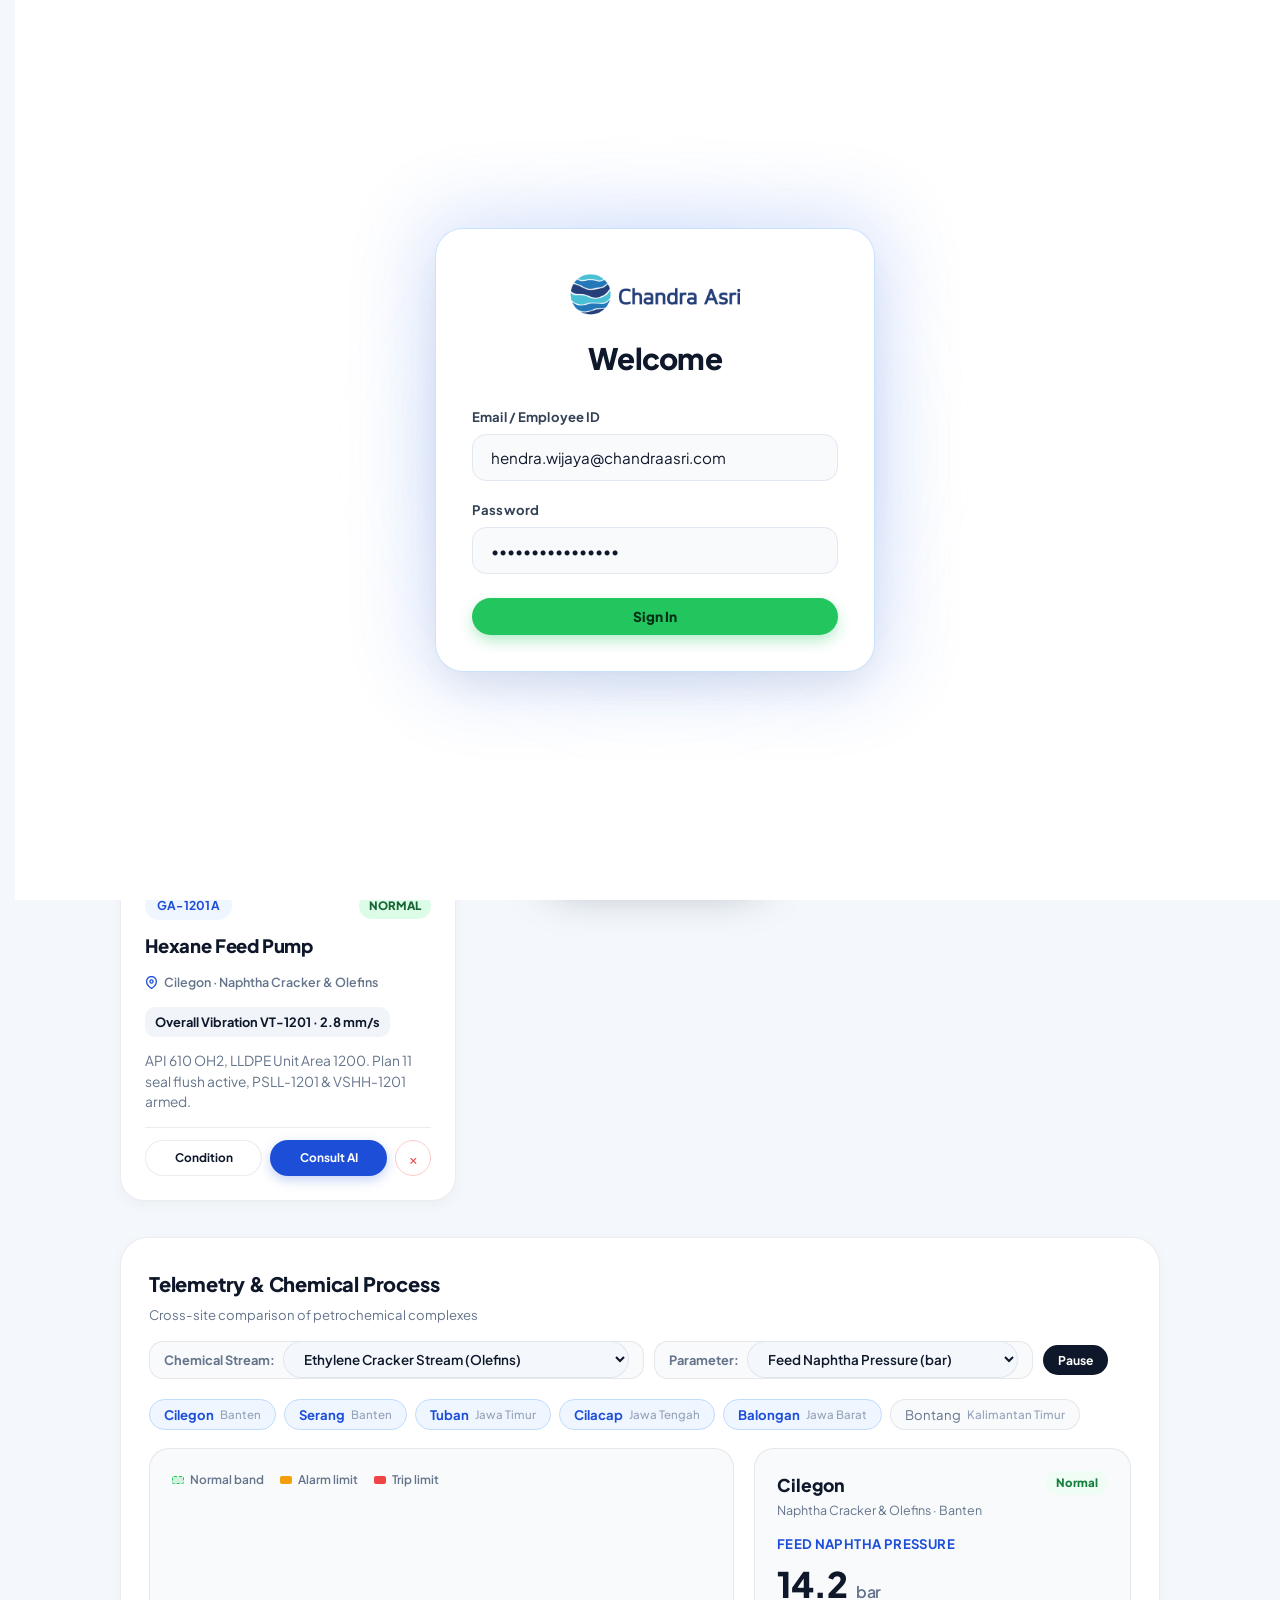
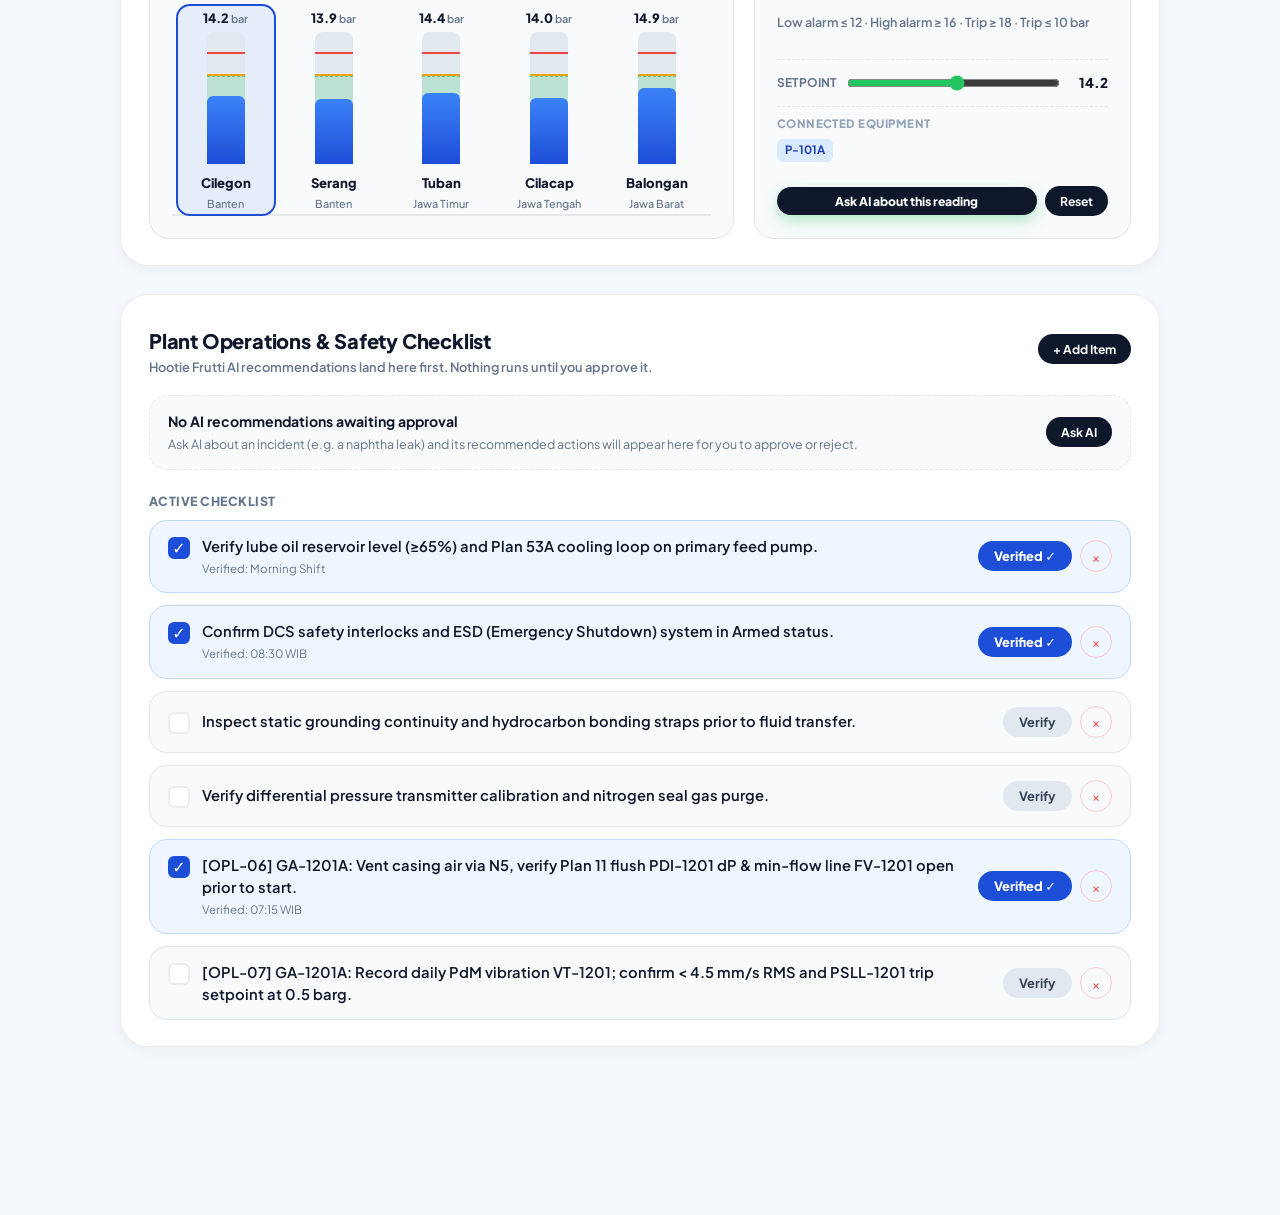
==== commit 34d8155f: "feat: Ingest Chandra Asri Hexane Feed Pump GA-1201A dataset and all 7 One Point Lessons into vector " ====
--- a/frontend/index.html
+++ b/frontend/index.html
@@ -178,6 +178,7 @@
                   <option value="propylene">Propylene Polymerization Unit</option>
                   <option value="pygas">Pyrolysis Gasoline (PyGas Hydrotreating)</option>
                   <option value="butadiene">Mixed C4 / Butadiene Extraction</option>
+                  <option value="hexane_lldpe">Hexane Feed &amp; Purification (LLDPE Area 1200)</option>
                 </select>
               </div>
               <div class="chemical-selector-wrap">
@@ -292,6 +293,7 @@
                 <select id="assetTagSelect" class="styled-select-blue">
                   <option value="" selected id="optNoEquip">No Equipment (Document Only Analysis)</option>
                   <option value="P-101A">P-101A &middot; Naphtha Feed Pump</option>
+                  <option value="GA-1201A">GA-1201A &middot; Hexane Feed Pump</option>
                   <option value="K-102">K-102 &middot; Syngas Compressor</option>
                   <option value="F-101">F-101 &middot; Cracking Furnace</option>
                   <option value="C-201">C-201 &middot; Splitter Column</option>
@@ -329,6 +331,9 @@
               <span class="qp-label">Quick:</span>
               <button type="button" class="quick-prompt-pill" onclick="executeQuickPrompt('P-101A', 'Verify startup sequence and Plan 53A pressure limits for Naphtha pump P-101A')">
                 SOP Startup P-101A
+              </button>
+              <button type="button" class="quick-prompt-pill" onclick="executeQuickPrompt('GA-1201A', 'Jelaskan prosedur start-up priming dan batasan vibrasi alarm VSHH-1201 untuk pompa hexane GA-1201A')">
+                SOP GA-1201A Hexane
               </button>
               <button type="button" class="quick-prompt-pill" onclick="executeQuickPrompt('K-102', 'What are the vibration limits for syngas compressor K-102 and mitigation steps?')">
                 Vibration Limits K-102
